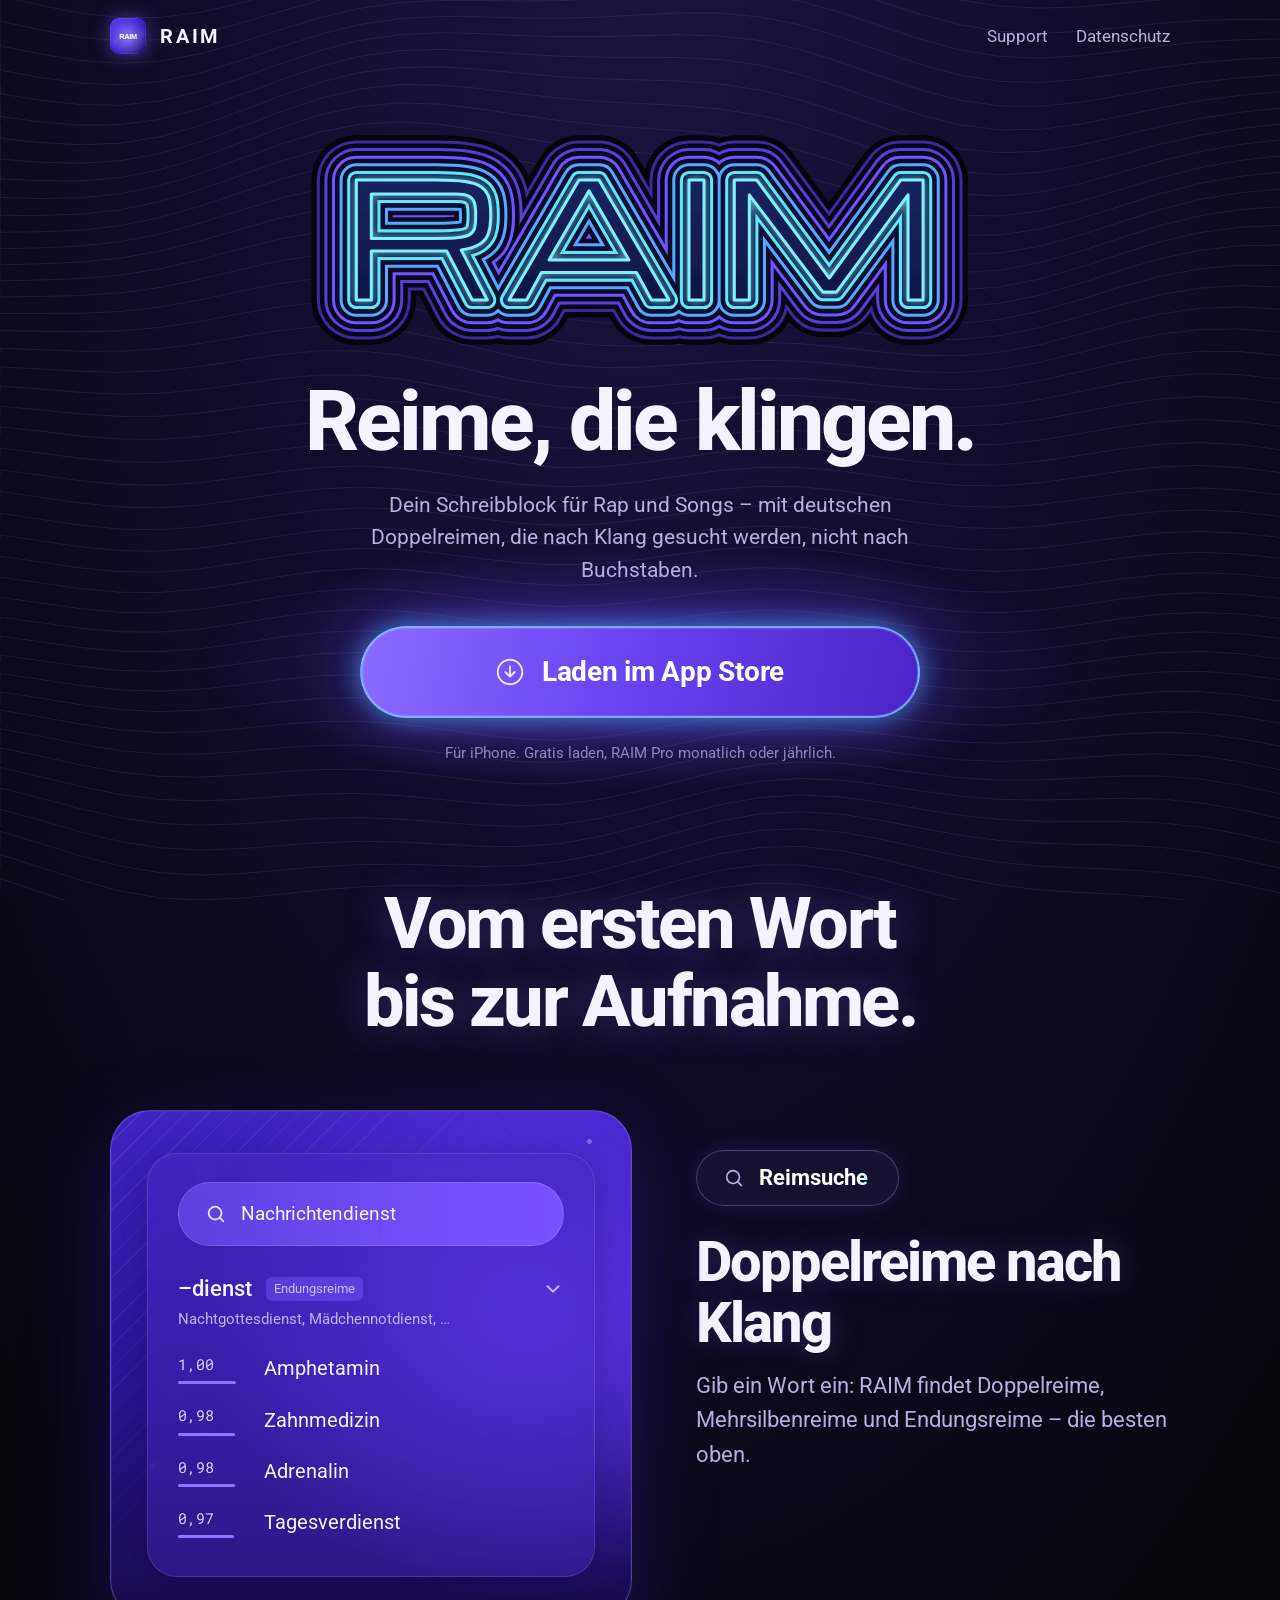
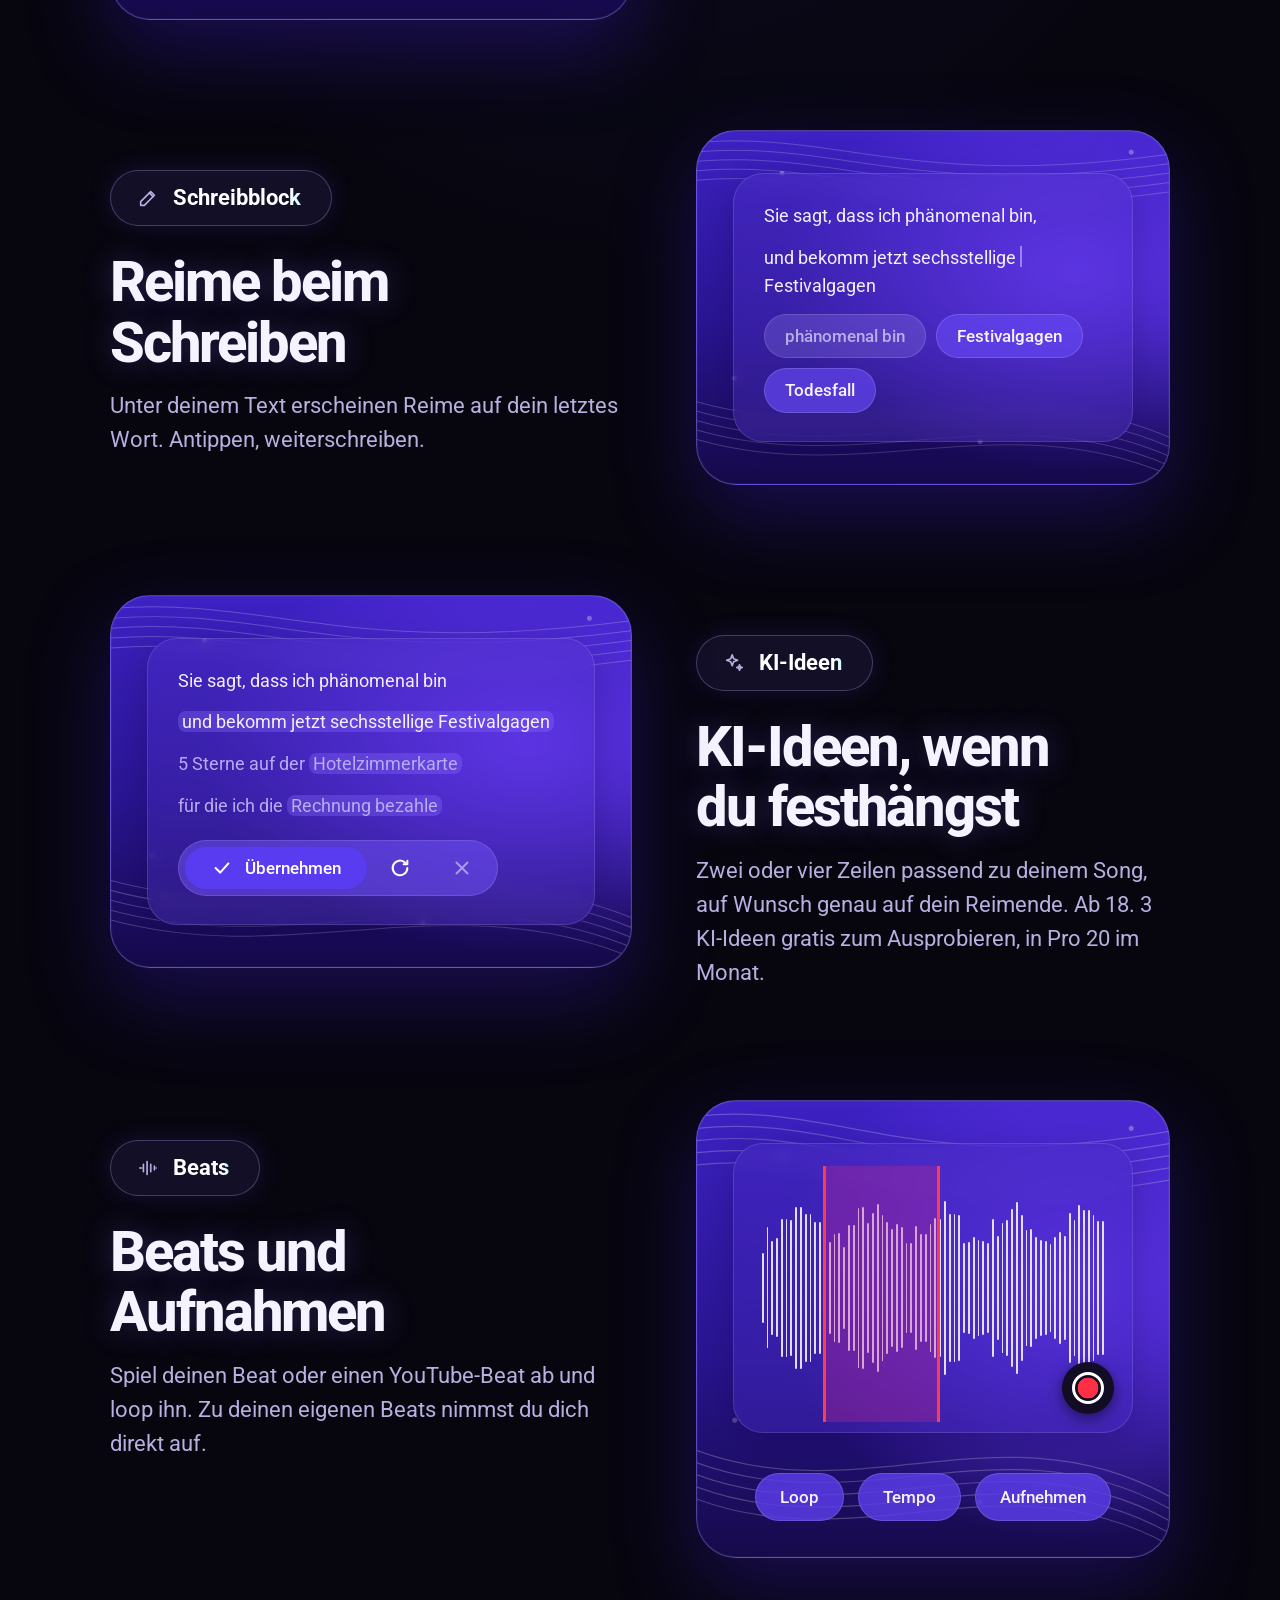
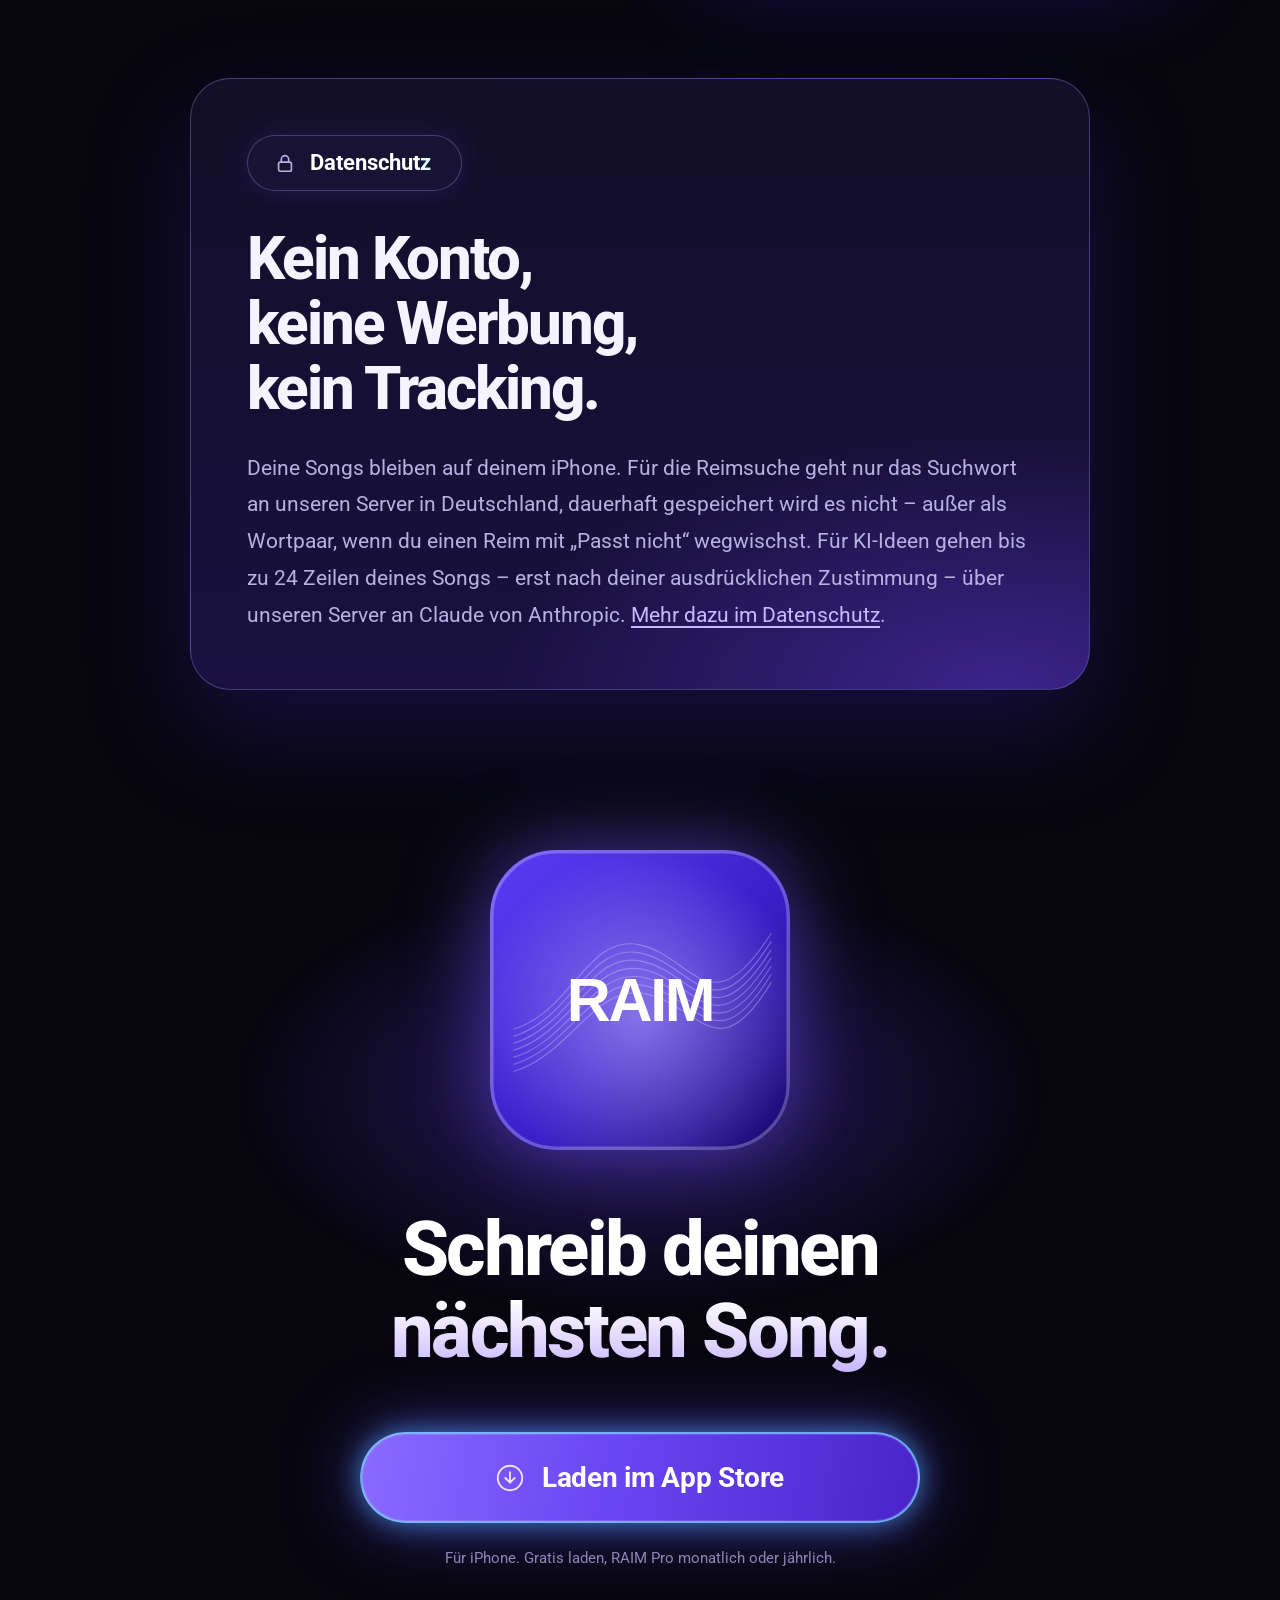
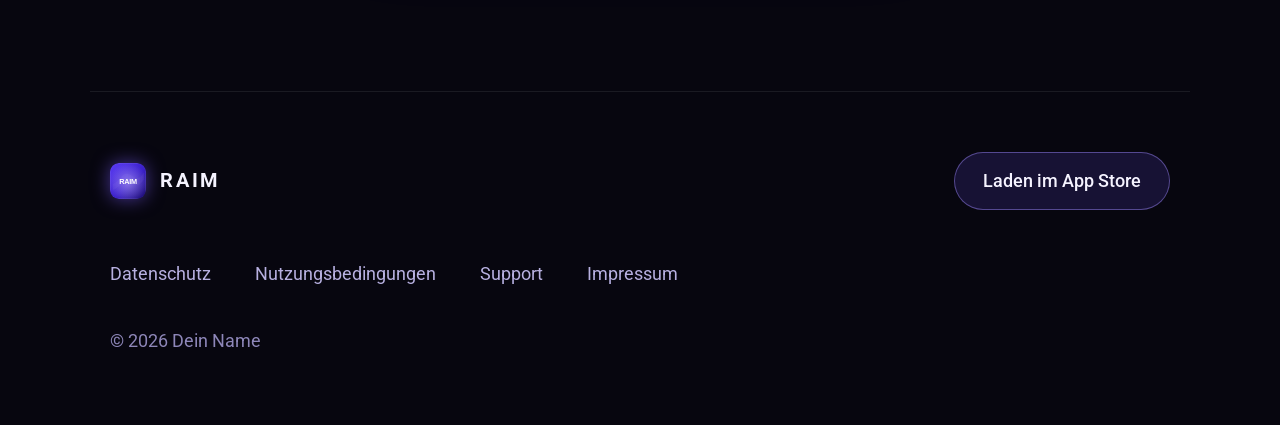
==== index.html @ fa134d39 "Add RAIM landing page recreation Static page with hero neon logo, feature mockups (Reimsuche, Schrei" ====
<!doctype html>
<html lang="de">
<head>
  <meta charset="utf-8">
  <meta name="viewport" content="width=device-width, initial-scale=1, viewport-fit=cover">
  <title>RAIM – Reime, die klingen.</title>
  <meta name="description" content="Dein Schreibblock für Rap und Songs – mit deutschen Doppelreimen, die nach Klang gesucht werden, nicht nach Buchstaben.">
  <meta name="theme-color" content="#07060f">
  <link rel="icon" href="assets/icon.svg" type="image/svg+xml">
  <link rel="preconnect" href="https://fonts.googleapis.com">
  <link rel="preconnect" href="https://fonts.gstatic.com" crossorigin>
  <link href="https://fonts.googleapis.com/css2?family=Michroma&family=Roboto:wght@400;500;700;800&family=Roboto+Mono:wght@500&display=swap" rel="stylesheet">
  <link rel="stylesheet" href="styles.css">
</head>
<body>
  <svg class="waves" id="waves" aria-hidden="true"></svg>

  <header class="site-header">
    <a class="brand" href="#top">
      <img src="assets/icon.svg" alt="" width="36" height="36">
      <span>RAIM</span>
    </a>
    <nav>
      <a href="#support">Support</a>
      <a href="#datenschutz">Datenschutz</a>
    </nav>
  </header>

  <main id="top">
    <!-- Hero -->
    <section class="hero">
      <svg class="logo" viewBox="0 0 1000 340" role="img" aria-label="RAIM">
        <defs>
          <filter id="neon" x="-20%" y="-40%" width="140%" height="180%">
            <feGaussianBlur stdDeviation="6" result="b"/>
            <feMerge><feMergeNode in="b"/><feMergeNode in="SourceGraphic"/></feMerge>
          </filter>
          <linearGradient id="letterFill" x1="0" y1="0" x2="0" y2="1">
            <stop offset="0" stop-color="#1b2a6b"/>
            <stop offset="1" stop-color="#0d1240"/>
          </linearGradient>
        </defs>
        <g id="logoLayers" font-family="Michroma, 'Arial Black', sans-serif" font-size="210" text-anchor="middle" stroke-linejoin="round"></g>
      </svg>

      <h1>Reime, die klingen.</h1>
      <p class="lead">Dein Schreibblock für Rap und Songs – mit deutschen Doppelreimen, die nach Klang gesucht werden, nicht nach Buchstaben.</p>

      <a class="cta" href="#">
        <span class="cta-icon" aria-hidden="true">
          <svg viewBox="0 0 24 24"><circle cx="12" cy="12" r="10.5"/><path d="M12 7v9m-4-4 4 4 4-4"/></svg>
        </span>
        Laden im App Store
      </a>
      <p class="fineprint">Für iPhone. Gratis laden, RAIM Pro monatlich oder jährlich.</p>
    </section>

    <!-- Features -->
    <section class="features">
      <h2 class="section-title">Vom ersten Wort<br>bis zur Aufnahme.</h2>

      <!-- Reimsuche -->
      <article class="feature">
        <div class="card card--hatch">
          <div class="panel">
            <div class="search">
              <svg viewBox="0 0 24 24" aria-hidden="true"><circle cx="11" cy="11" r="7"/><path d="m20 20-4-4"/></svg>
              <span>Nachrichtendienst</span>
            </div>
            <div class="group">
              <div class="group-head">
                <strong>–dienst</strong><em>Endungsreime</em>
                <svg class="chev" viewBox="0 0 24 24" aria-hidden="true"><path d="m6 9 6 6 6-6"/></svg>
              </div>
              <div class="group-sub">Nachtgottesdienst, Mädchennotdienst, …</div>
            </div>
            <ul class="results">
              <li><span class="score" style="--s:1">1,00</span>Amphetamin</li>
              <li><span class="score" style="--s:.98">0,98</span>Zahnmedizin</li>
              <li><span class="score" style="--s:.98">0,98</span>Adrenalin</li>
              <li><span class="score" style="--s:.97">0,97</span>Tagesverdienst</li>
            </ul>
          </div>
        </div>
        <span class="pill"><svg viewBox="0 0 24 24" aria-hidden="true"><circle cx="11" cy="11" r="7"/><path d="m20 20-4-4"/></svg><span class="shimmer">Reimsuche</span></span>
        <h3>Doppelreime nach Klang</h3>
        <p>Gib ein Wort ein: RAIM findet Doppelreime, Mehrsilbenreime und Endungsreime – die besten oben.</p>
      </article>

      <!-- Schreibblock -->
      <article class="feature">
        <div class="card card--waves">
          <div class="panel panel--editor">
            <p class="line">Sie sagt, dass ich phänomenal bin,</p>
            <p class="line">und bekomm jetzt sechsstellige <span class="caret"></span>Festivalgagen</p>
            <div class="chips">
              <span class="chip chip--muted">phänomenal bin</span>
              <span class="chip">Festivalgagen</span>
              <span class="chip">Todesfall</span>
            </div>
          </div>
        </div>
        <span class="pill"><svg viewBox="0 0 24 24" aria-hidden="true"><path d="M4 20h4L19 9l-4-4L4 16v4Z"/><path d="m13.5 6.5 4 4"/></svg><span class="shimmer">Schreibblock</span></span>
        <h3>Reime beim Schreiben</h3>
        <p>Unter deinem Text erscheinen Reime auf dein letztes Wort. Antippen, weiterschreiben.</p>
      </article>

      <!-- KI-Ideen -->
      <article class="feature">
        <div class="card card--waves">
          <div class="panel panel--editor">
            <p class="line">Sie sagt, dass ich phänomenal bin</p>
            <p class="line"><span class="hl">und bekomm jetzt sechsstellige Festivalgagen</span></p>
            <p class="line line--ai">5 Sterne auf der <span class="hl">Hotelzimmerkarte</span></p>
            <p class="line line--ai">für die ich die <span class="hl">Rechnung bezahle</span></p>
            <div class="ai-actions">
              <button type="button" class="accept"><svg viewBox="0 0 24 24" aria-hidden="true"><path d="m5 12 5 5 9-10"/></svg>Übernehmen</button>
              <button type="button" aria-label="Neu generieren"><svg viewBox="0 0 24 24"><path d="M20 12a8 8 0 1 1-2.3-5.7"/><path d="M20 4v4h-4"/></svg></button>
              <button type="button" aria-label="Verwerfen"><svg viewBox="0 0 24 24"><path d="M6 6l12 12M18 6 6 18"/></svg></button>
            </div>
          </div>
        </div>
        <span class="pill"><svg viewBox="0 0 24 24" aria-hidden="true"><path d="M10 3l1.6 4.4L16 9l-4.4 1.6L10 15l-1.6-4.4L4 9l4.4-1.6Z"/><path d="M18 14l.8 2.2L21 17l-2.2.8L18 20l-.8-2.2L15 17l2.2-.8Z"/></svg><span class="shimmer">KI-Ideen</span></span>
        <h3>KI-Ideen, wenn<br>du festhängst</h3>
        <p>Zwei oder vier Zeilen passend zu deinem Song, auf Wunsch genau auf dein Reimende. Ab 18. 3 KI-Ideen gratis zum Ausprobieren, in Pro 20 im Monat.</p>
      </article>

      <!-- Beats -->
      <article class="feature">
        <div class="card card--waves card--beats">
          <div class="panel panel--wave">
            <div class="wave" id="waveform">
              <div class="loop"></div>
            </div>
            <span class="rec" aria-hidden="true"></span>
          </div>
          <div class="beat-chips">
            <span>Loop</span><span>Tempo</span><span>Aufnehmen</span>
          </div>
        </div>
        <span class="pill"><svg viewBox="0 0 24 24" aria-hidden="true"><path d="M3 12h2M7 8v8M11 5v14M15 8v8M19 10v4M21 12h0"/></svg><span class="shimmer">Beats</span></span>
        <h3>Beats und Aufnahmen</h3>
        <p>Spiel deinen Beat oder einen YouTube-Beat ab und loop ihn. Zu deinen eigenen Beats nimmst du dich direkt auf.</p>
      </article>
    </section>

    <!-- Datenschutz -->
    <section class="privacy" id="datenschutz">
      <div class="privacy-card">
        <span class="pill"><svg viewBox="0 0 24 24" aria-hidden="true"><rect x="5" y="11" width="14" height="10" rx="2"/><path d="M8 11V8a4 4 0 0 1 8 0v3"/></svg><span class="shimmer">Datenschutz</span></span>
        <h2>Kein Konto,<br>keine Werbung,<br>kein Tracking.</h2>
        <p>Deine Songs bleiben auf deinem iPhone. Für die Reimsuche geht nur das Suchwort an unseren Server in Deutschland, dauerhaft gespeichert wird es nicht – außer als Wortpaar, wenn du einen Reim mit „Passt nicht“ wegwischst. Für KI-Ideen gehen bis zu 24 Zeilen deines Songs – erst nach deiner ausdrücklichen Zustimmung – über unseren Server an Claude von Anthropic. <a href="#datenschutz">Mehr dazu im Datenschutz</a>.</p>
      </div>
    </section>

    <!-- Final CTA -->
    <section class="final">
      <img class="app-icon" src="assets/icon.svg" alt="RAIM App-Icon" width="300" height="300">
      <h2>Schreib deinen<br>nächsten Song.</h2>
      <a class="cta" href="#">
        <span class="cta-icon" aria-hidden="true">
          <svg viewBox="0 0 24 24"><circle cx="12" cy="12" r="10.5"/><path d="M12 7v9m-4-4 4 4 4-4"/></svg>
        </span>
        Laden im App Store
      </a>
      <p class="fineprint">Für iPhone. Gratis laden, RAIM Pro monatlich oder jährlich.</p>
    </section>
  </main>

  <footer class="site-footer" id="support">
    <div class="footer-top">
      <a class="brand" href="#top">
        <img src="assets/icon.svg" alt="" width="36" height="36">
        <span>RAIM</span>
      </a>
      <a class="cta-small" href="#">Laden im App Store</a>
    </div>
    <nav class="footer-links">
      <a href="#datenschutz">Datenschutz</a>
      <a href="#">Nutzungsbedingungen</a>
      <a href="#support">Support</a>
      <a href="#">Impressum</a>
    </nav>
    <p class="copy">© 2026 Dein Name</p>
  </footer>

  <script src="script.js"></script>
</body>
</html>
---- styles.css ----
:root {
  --bg: #07060f;
  --bg-2: #0d0b1d;
  --text: #f5f3ff;
  --muted: #b7b0e0;
  --dim: #8d86b8;
  --violet: #7b5cff;
  --violet-2: #5a36e8;
  --violet-3: #3a1fb0;
  --cyan: #5ee7ff;
  --line: rgba(160, 140, 255, .28);
  --radius-card: 40px;
  --gutter: 20px;
}

* { box-sizing: border-box; }

html { scroll-behavior: smooth; overflow-x: clip; }

body {
  margin: 0;
  background:
    radial-gradient(120% 60% at 50% 0%, #1a1240 0%, transparent 60%),
    var(--bg);
  color: var(--text);
  font-family: Roboto, system-ui, -apple-system, "Segoe UI", sans-serif;
  font-size: 17px;
  line-height: 1.55;
  -webkit-font-smoothing: antialiased;
  overflow-x: hidden;
  overflow-x: clip;
}

a { color: inherit; }

/* ---------- animated line background ---------- */
.waves {
  position: fixed;
  inset: 0;
  width: 100%;
  height: 100%;
  z-index: -1;
  pointer-events: none;
  opacity: .55;
}
.waves path {
  fill: none;
  stroke: rgba(170, 150, 255, .22);
  stroke-width: 1;
}

/* ---------- header ---------- */
.site-header {
  display: flex;
  align-items: center;
  justify-content: space-between;
  max-width: 1100px;
  margin: 0 auto;
  padding: 18px var(--gutter);
}
.brand {
  display: inline-flex;
  align-items: center;
  gap: 14px;
  text-decoration: none;
  font-weight: 700;
  letter-spacing: .14em;
  font-size: 20px;
}
.brand img {
  border-radius: 9px;
  box-shadow: 0 0 18px rgba(123, 92, 255, .55);
}
.site-header nav { display: flex; gap: 28px; }
.site-header nav a {
  color: var(--muted);
  text-decoration: none;
  font-size: 17px;
}
.site-header nav a:hover { color: var(--text); }

main { max-width: 1100px; margin: 0 auto; padding: 0 var(--gutter); }

/* ---------- hero ---------- */
.hero {
  text-align: center;
  padding: 40px 0 120px;
  position: relative;
}
.hero::after {
  content: "";
  position: absolute;
  left: 50%;
  bottom: 40px;
  width: 100vw;
  height: 360px;
  transform: translateX(-50%);
  background: radial-gradient(50% 50% at 50% 50%, rgba(92, 54, 232, .35), transparent 70%);
  z-index: -1;
}
.logo {
  width: min(100%, 760px);
  height: auto;
  display: block;
  margin: 0 auto 8px;
  overflow: visible;
}
.hero h1 {
  font-size: clamp(44px, 10vw, 84px);
  line-height: 1.05;
  letter-spacing: -.035em;
  font-weight: 800;
  margin: 0 0 22px;
}
.lead {
  color: var(--muted);
  font-size: clamp(17px, 2.4vw, 21px);
  max-width: 640px;
  margin: 0 auto 40px;
}
.fineprint {
  color: var(--dim);
  font-size: 15px;
  margin: 24px auto 0;
  max-width: 420px;
}

/* ---------- CTA button ---------- */
.cta {
  display: inline-flex;
  align-items: center;
  justify-content: center;
  gap: 18px;
  width: min(100%, 560px);
  padding: 22px 32px;
  border-radius: 999px;
  text-decoration: none;
  color: #fff;
  font-weight: 700;
  font-size: clamp(22px, 4.6vw, 28px);
  letter-spacing: -.01em;
  background: linear-gradient(100deg, #8a6bff 0%, #6a45f2 45%, #4a24c9 100%);
  border: 2px solid rgba(120, 210, 255, .75);
  box-shadow:
    0 0 0 1px rgba(255, 255, 255, .12) inset,
    0 0 26px rgba(70, 170, 255, .65),
    0 0 70px rgba(110, 80, 255, .55);
  transition: transform .2s ease, box-shadow .2s ease;
}
.cta:hover {
  transform: translateY(-2px);
  box-shadow:
    0 0 0 1px rgba(255, 255, 255, .18) inset,
    0 0 34px rgba(70, 190, 255, .8),
    0 0 90px rgba(110, 80, 255, .7);
}
.cta-icon svg {
  width: 28px; height: 28px;
  fill: none;
  stroke: rgba(255, 255, 255, .85);
  stroke-width: 1.6;
  stroke-linecap: round;
  stroke-linejoin: round;
  display: block;
}

/* ---------- features ---------- */
.section-title {
  text-align: center;
  font-size: clamp(40px, 8vw, 72px);
  line-height: 1.08;
  letter-spacing: -.035em;
  font-weight: 800;
  margin: 0 0 60px;
  text-shadow: 0 0 40px rgba(140, 110, 255, .35);
}
.features {
  display: grid;
  gap: 110px;
  padding-bottom: 120px;
}
.features .section-title { margin-bottom: -40px; }

.feature h3 {
  font-size: clamp(36px, 7vw, 56px);
  line-height: 1.08;
  letter-spacing: -.035em;
  font-weight: 800;
  margin: 26px 0 16px;
  text-shadow: 0 0 30px rgba(140, 110, 255, .3);
}
.feature > p {
  color: var(--muted);
  font-size: clamp(18px, 2.8vw, 22px);
  margin: 0;
  max-width: 720px;
}

@media (min-width: 900px) {
  .feature {
    display: grid;
    grid-template-columns: 1.1fr 1fr;
    grid-template-rows: auto auto 1fr;
    column-gap: 64px;
    align-items: start;
  }
  .feature > .card { grid-row: 1 / span 4; }
  .feature > .pill { margin-top: 40px; justify-self: start; }
  .feature:nth-child(odd) > .card { grid-column: 2; }
  .feature:nth-child(odd) > :not(.card) { grid-column: 1; grid-row: auto; }
}

/* pill label */
.pill {
  display: inline-flex;
  align-items: center;
  gap: 14px;
  margin-top: 40px;
  padding: 10px 30px 10px 26px;
  border-radius: 999px;
  border: 1.5px solid rgba(170, 160, 230, .32);
  background: rgba(30, 24, 60, .55);
  box-shadow: 0 0 24px rgba(110, 80, 255, .15);
  font-weight: 700;
  font-size: 22px;
}
.pill svg {
  width: 22px; height: 22px;
  fill: none;
  stroke: var(--muted);
  stroke-width: 1.8;
  stroke-linecap: round;
  stroke-linejoin: round;
}
.shimmer {
  background: linear-gradient(90deg,
    #fff 0%, #fff 30%,
    var(--cyan) 40%, #a98bff 50%,
    #fff 60%, #fff 100%);
  background-size: 300% 100%;
  -webkit-background-clip: text;
  background-clip: text;
  color: transparent;
  animation: shimmer 4.5s linear infinite;
}
@keyframes shimmer {
  from { background-position: 100% 0; }
  to   { background-position: 0% 0; }
}

/* mockup card */
.card {
  position: relative;
  border-radius: var(--radius-card);
  border: 1.5px solid rgba(140, 130, 230, .45);
  background:
    radial-gradient(90% 80% at 80% 40%, rgba(108, 60, 255, .85), transparent 70%),
    linear-gradient(180deg, #3e22c4 0%, #2a1592 55%, #160a4a 100%);
  padding: 42px 36px;
  overflow: hidden;
  box-shadow:
    0 0 0 1px rgba(255, 255, 255, .04) inset,
    0 30px 80px rgba(60, 30, 200, .35);
}
.card--hatch::before {
  content: "";
  position: absolute;
  inset: 0;
  background: repeating-linear-gradient(-45deg,
    rgba(255, 255, 255, .09) 0 1px, transparent 1px 16px);
  -webkit-mask: linear-gradient(135deg, #000 0%, transparent 55%);
          mask: linear-gradient(135deg, #000 0%, transparent 55%);
  pointer-events: none;
}
.card--waves::before {
  content: "";
  position: absolute;
  inset: 0;
  background: url("data:image/svg+xml,%3Csvg xmlns='http://www.w3.org/2000/svg' viewBox='0 0 400 300' preserveAspectRatio='none'%3E%3Cg fill='none' stroke='white' stroke-opacity='.22' stroke-width='.8'%3E%3Cpath d='M0 10 C120 0 180 50 400 20'/%3E%3Cpath d='M0 18 C120 8 180 58 400 28'/%3E%3Cpath d='M0 26 C120 16 180 66 400 36'/%3E%3Cpath d='M0 34 C120 24 180 74 400 44'/%3E%3Cpath d='M0 42 C120 32 180 82 400 52'/%3E%3Cpath d='M0 230 C140 270 260 200 400 260'/%3E%3Cpath d='M0 238 C140 278 260 208 400 268'/%3E%3Cpath d='M0 246 C140 286 260 216 400 276'/%3E%3Cpath d='M0 254 C140 294 260 224 400 284'/%3E%3Cpath d='M0 262 C140 302 260 232 400 292'/%3E%3C/g%3E%3C/svg%3E") center / 100% 100% no-repeat;
  pointer-events: none;
}
.card::after {
  /* sparkle dots */
  content: "";
  position: absolute;
  inset: 0;
  background:
    radial-gradient(circle at 18% 12%, rgba(255,255,255,.35) 0 2px, transparent 3px),
    radial-gradient(circle at 92% 6%, rgba(255,255,255,.3) 0 2px, transparent 3px),
    radial-gradient(circle at 60% 88%, rgba(255,255,255,.25) 0 2px, transparent 3px),
    radial-gradient(circle at 8% 70%, rgba(255,255,255,.25) 0 2px, transparent 3px);
  pointer-events: none;
}

.panel {
  position: relative;
  z-index: 1;
  border-radius: 30px;
  border: 1px solid rgba(255, 255, 255, .12);
  background: rgba(70, 40, 190, .45);
  backdrop-filter: blur(6px);
  padding: 28px 30px;
  box-shadow: 0 10px 40px rgba(20, 0, 80, .35);
}

/* reimsuche */
.search {
  display: flex;
  align-items: center;
  gap: 14px;
  padding: 16px 26px;
  border-radius: 999px;
  background: linear-gradient(90deg, rgba(120, 90, 255, .55), #7a52ff);
  border: 1px solid rgba(255, 255, 255, .14);
  font-size: 19px;
  margin-bottom: 26px;
}
.search svg, .chev {
  width: 22px; height: 22px;
  fill: none; stroke: #e6e0ff; stroke-width: 2; stroke-linecap: round;
  flex: none;
}
.group-head { display: flex; align-items: center; gap: 14px; }
.group-head strong { font-size: 22px; font-weight: 500; }
.group-head em {
  font-style: normal;
  font-size: 13px;
  color: #c9bdff;
  background: rgba(120, 90, 255, .45);
  padding: 2px 8px;
  border-radius: 6px;
}
.group-head .chev { margin-left: auto; stroke: #c9bdff; }
.group-sub { color: #bdb2f0; font-size: 15px; margin: 2px 0 12px; }
.results { list-style: none; padding: 0; margin: 0; }
.results li {
  display: flex;
  align-items: center;
  gap: 28px;
  font-size: 20px;
  padding: 10px 0;
}
.score {
  font-family: "Roboto Mono", ui-monospace, monospace;
  font-size: 15px;
  color: #d8d0ff;
  position: relative;
  width: 58px;
  padding-bottom: 8px;
  flex: none;
}
.score::after {
  content: "";
  position: absolute;
  left: 0; bottom: 0;
  height: 3px;
  width: calc(var(--s) * 100%);
  border-radius: 2px;
  background: #8f74ff;
}

/* editor */
.panel--editor { background: rgba(80, 50, 200, .35); }
.line { margin: 0 0 14px; font-size: 18px; color: #f2efff; }
.line--ai { color: #b8acf0; }
.hl {
  background: rgba(140, 110, 255, .32);
  border-radius: 8px;
  padding: 0 4px;
}
.caret {
  display: inline-block;
  width: 2px;
  height: 1.15em;
  background: #9b85ff;
  vertical-align: -3px;
  margin-right: 4px;
  animation: blink 1s steps(1) infinite;
}
@keyframes blink { 50% { opacity: 0; } }
.chips { display: flex; flex-wrap: wrap; gap: 10px; margin-top: 8px; }
.chip {
  padding: 8px 20px;
  border-radius: 999px;
  background: rgba(100, 70, 240, .7);
  border: 1px solid rgba(255, 255, 255, .15);
  font-size: 17px;
  font-weight: 500;
}
.chip--muted { background: rgba(130, 110, 220, .35); color: #b9aee6; }

.ai-actions {
  display: inline-flex;
  align-items: center;
  margin-top: 6px;
  padding: 6px;
  gap: 4px;
  border-radius: 999px;
  background: rgba(110, 80, 240, .55);
  border: 1px solid rgba(255, 255, 255, .12);
}
.ai-actions button {
  display: inline-flex;
  align-items: center;
  gap: 12px;
  border: 0;
  background: transparent;
  color: #fff;
  font: 500 17px Roboto, sans-serif;
  padding: 10px 18px;
  border-radius: 999px;
  cursor: pointer;
}
.ai-actions .accept { background: #5a3cf0; padding: 10px 26px; }
.ai-actions svg {
  width: 22px; height: 22px;
  fill: none; stroke: currentColor; stroke-width: 2.2;
  stroke-linecap: round; stroke-linejoin: round;
}
.ai-actions button:last-child { color: #a99be8; }

/* beats */
.card--beats { padding-bottom: 36px; }
.panel--wave { padding: 34px 28px; }
.wave {
  position: relative;
  height: 220px;
  display: flex;
  align-items: center;
  gap: 3px;
}
.wave i {
  flex: 1;
  background: rgba(255, 255, 255, .85);
  border-radius: 1px;
  min-width: 1px;
}
.loop {
  position: absolute;
  top: -12px; bottom: -24px;
  left: 18%;
  width: 34%;
  background: rgba(200, 40, 140, .32);
  border-left: 3px solid #ff3b4e;
  border-right: 3px solid #ff3b4e;
}
.rec {
  position: absolute;
  right: 18px; bottom: 18px;
  width: 52px; height: 52px;
  border-radius: 50%;
  background: #120d24;
  box-shadow: 0 4px 14px rgba(0, 0, 0, .5);
}
.rec::after {
  content: "";
  position: absolute;
  inset: 10px;
  border-radius: 50%;
  border: 3px solid #fff;
  background: radial-gradient(circle, #ff3045 55%, transparent 58%);
}
.beat-chips {
  position: relative;
  z-index: 1;
  display: flex;
  justify-content: center;
  gap: 14px;
  margin-top: 40px;
}
.beat-chips span {
  padding: 10px 24px;
  border-radius: 999px;
  background: rgba(90, 60, 230, .85);
  border: 1px solid rgba(255, 255, 255, .14);
  font-weight: 500;
  font-size: 17px;
}

/* ---------- privacy ---------- */
.privacy { padding-bottom: 120px; }
.privacy-card {
  max-width: 900px;
  margin: 0 auto;
  border-radius: var(--radius-card);
  border: 1.5px solid rgba(140, 130, 230, .4);
  background:
    radial-gradient(80% 60% at 90% 100%, rgba(100, 60, 230, .45), transparent 70%),
    linear-gradient(180deg, rgba(20, 16, 42, .9), rgba(28, 18, 70, .9));
  padding: 56px clamp(26px, 6vw, 56px);
  box-shadow: 0 40px 100px rgba(70, 40, 200, .25);
}
.privacy-card .pill { margin-top: 0; }
.privacy-card h2 {
  font-size: clamp(38px, 7vw, 60px);
  line-height: 1.08;
  letter-spacing: -.035em;
  font-weight: 800;
  margin: 36px 0 28px;
}
.privacy-card p {
  color: var(--muted);
  font-size: clamp(18px, 2.6vw, 21px);
  line-height: 1.75;
  margin: 0;
}
.privacy-card a { color: #c9b8ff; text-underline-offset: 4px; }

/* ---------- final CTA ---------- */
.final {
  text-align: center;
  padding: 40px 0 120px;
  position: relative;
}
.final::before {
  content: "";
  position: absolute;
  left: 50%; top: 0;
  width: 100vw; height: 80%;
  transform: translateX(-50%);
  background: radial-gradient(45% 45% at 50% 40%, rgba(100, 60, 255, .35), transparent 70%);
  z-index: -1;
}
.app-icon {
  width: min(60vw, 300px);
  height: auto;
  filter: drop-shadow(0 0 40px rgba(110, 80, 255, .6));
}
.final h2 {
  font-size: clamp(44px, 9vw, 76px);
  line-height: 1.08;
  letter-spacing: -.035em;
  font-weight: 800;
  margin: 50px 0 60px;
  background: linear-gradient(180deg, #fff 55%, #c9b8ff);
  -webkit-background-clip: text;
  background-clip: text;
  color: transparent;
}

/* ---------- footer ---------- */
.site-footer {
  max-width: 1100px;
  margin: 0 auto;
  padding: 60px var(--gutter) 70px;
  border-top: 1px solid rgba(255, 255, 255, .08);
  background: var(--bg);
}
.footer-top {
  display: flex;
  align-items: center;
  justify-content: space-between;
  gap: 16px;
  flex-wrap: wrap;
}
.cta-small {
  text-decoration: none;
  padding: 14px 28px;
  border-radius: 999px;
  border: 1.5px solid rgba(160, 140, 255, .45);
  background: rgba(40, 30, 90, .5);
  font-weight: 500;
  font-size: 18px;
}
.cta-small:hover { background: rgba(70, 50, 160, .6); }
.footer-links {
  display: flex;
  flex-wrap: wrap;
  gap: 24px 44px;
  margin: 50px 0 40px;
}
.footer-links a {
  color: var(--muted);
  text-decoration: none;
  font-size: 18px;
}
.footer-links a:hover { color: var(--text); }
.copy { color: var(--dim); font-size: 18px; margin: 0; }

@media (max-width: 480px) {
  :root { --gutter: 16px; --radius-card: 32px; }
  .card { padding: 30px 20px; }
  .panel { padding: 22px 18px; }
  .results li { font-size: 18px; gap: 20px; }
  .wave { height: 170px; gap: 2px; }
  .beat-chips span { padding: 8px 18px; font-size: 15px; }
}

@media (prefers-reduced-motion: reduce) {
  .shimmer, .caret { animation: none; }
  html { scroll-behavior: auto; }
}
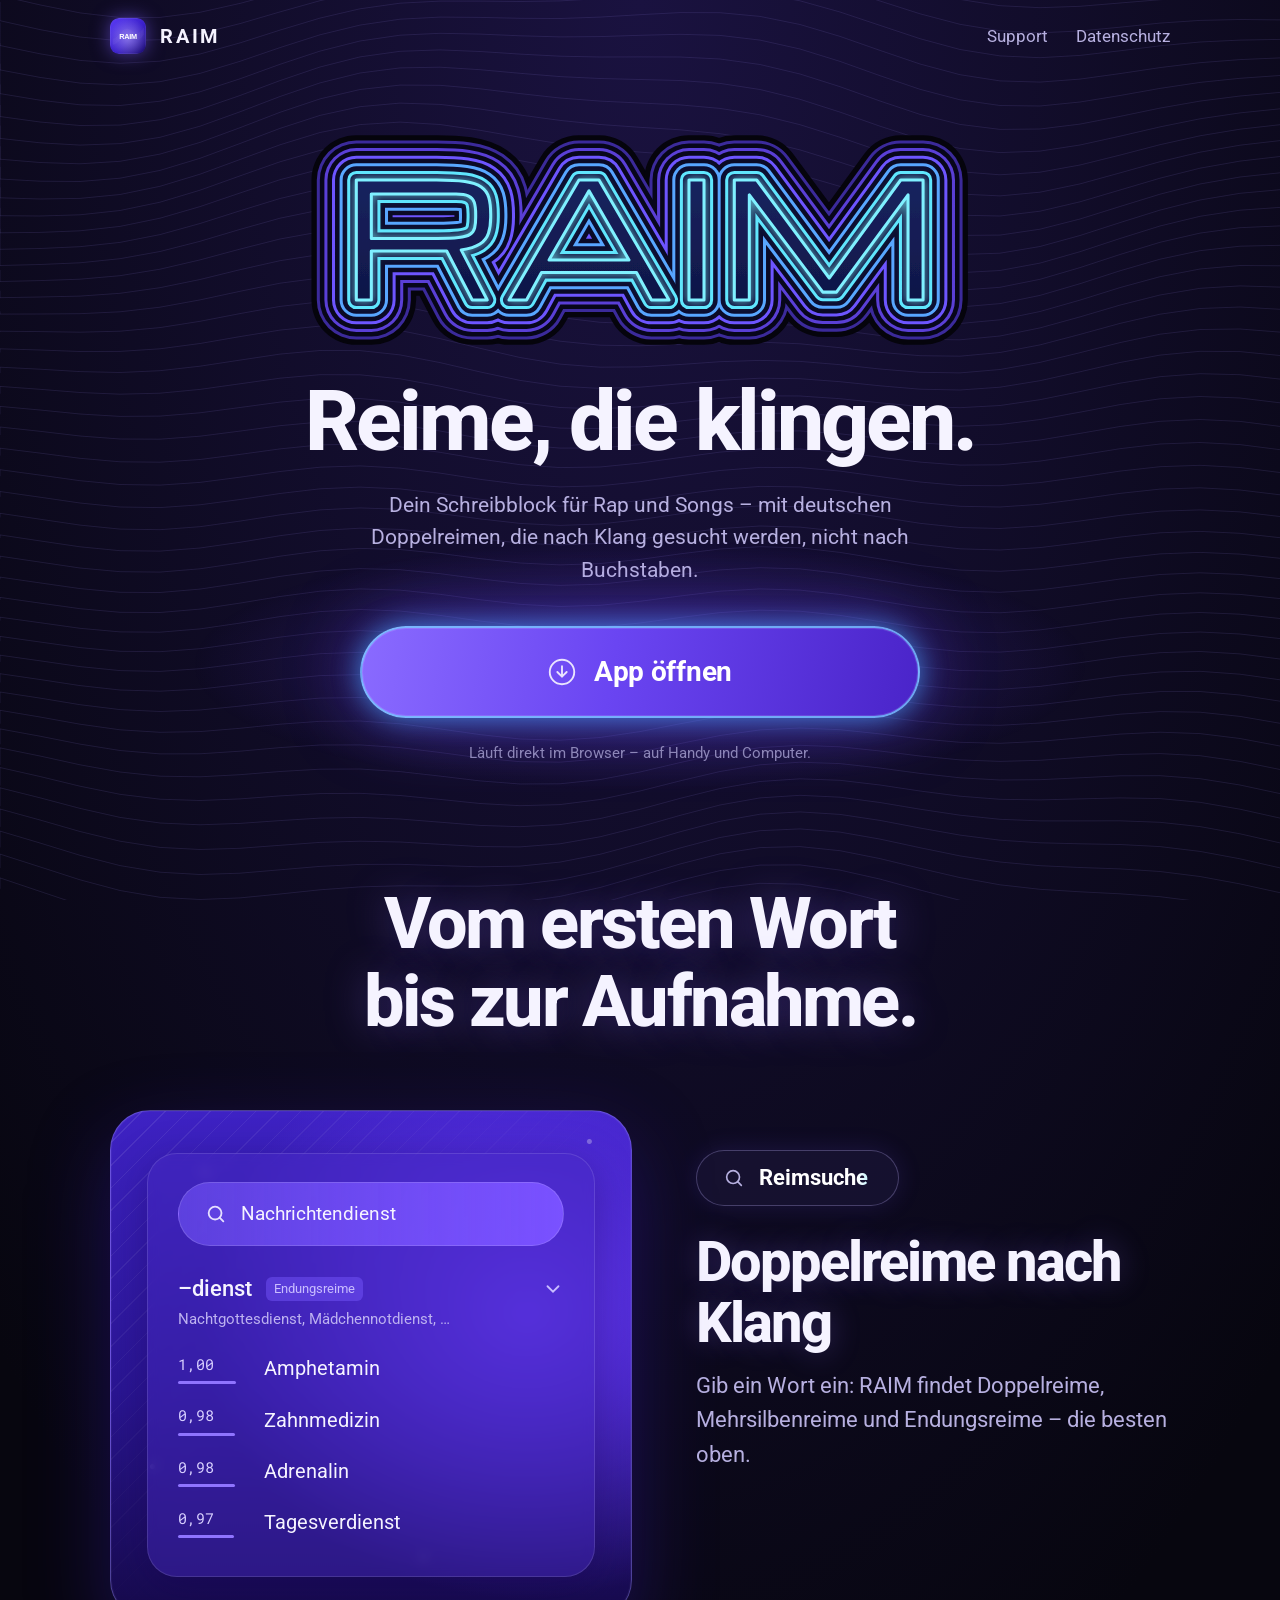
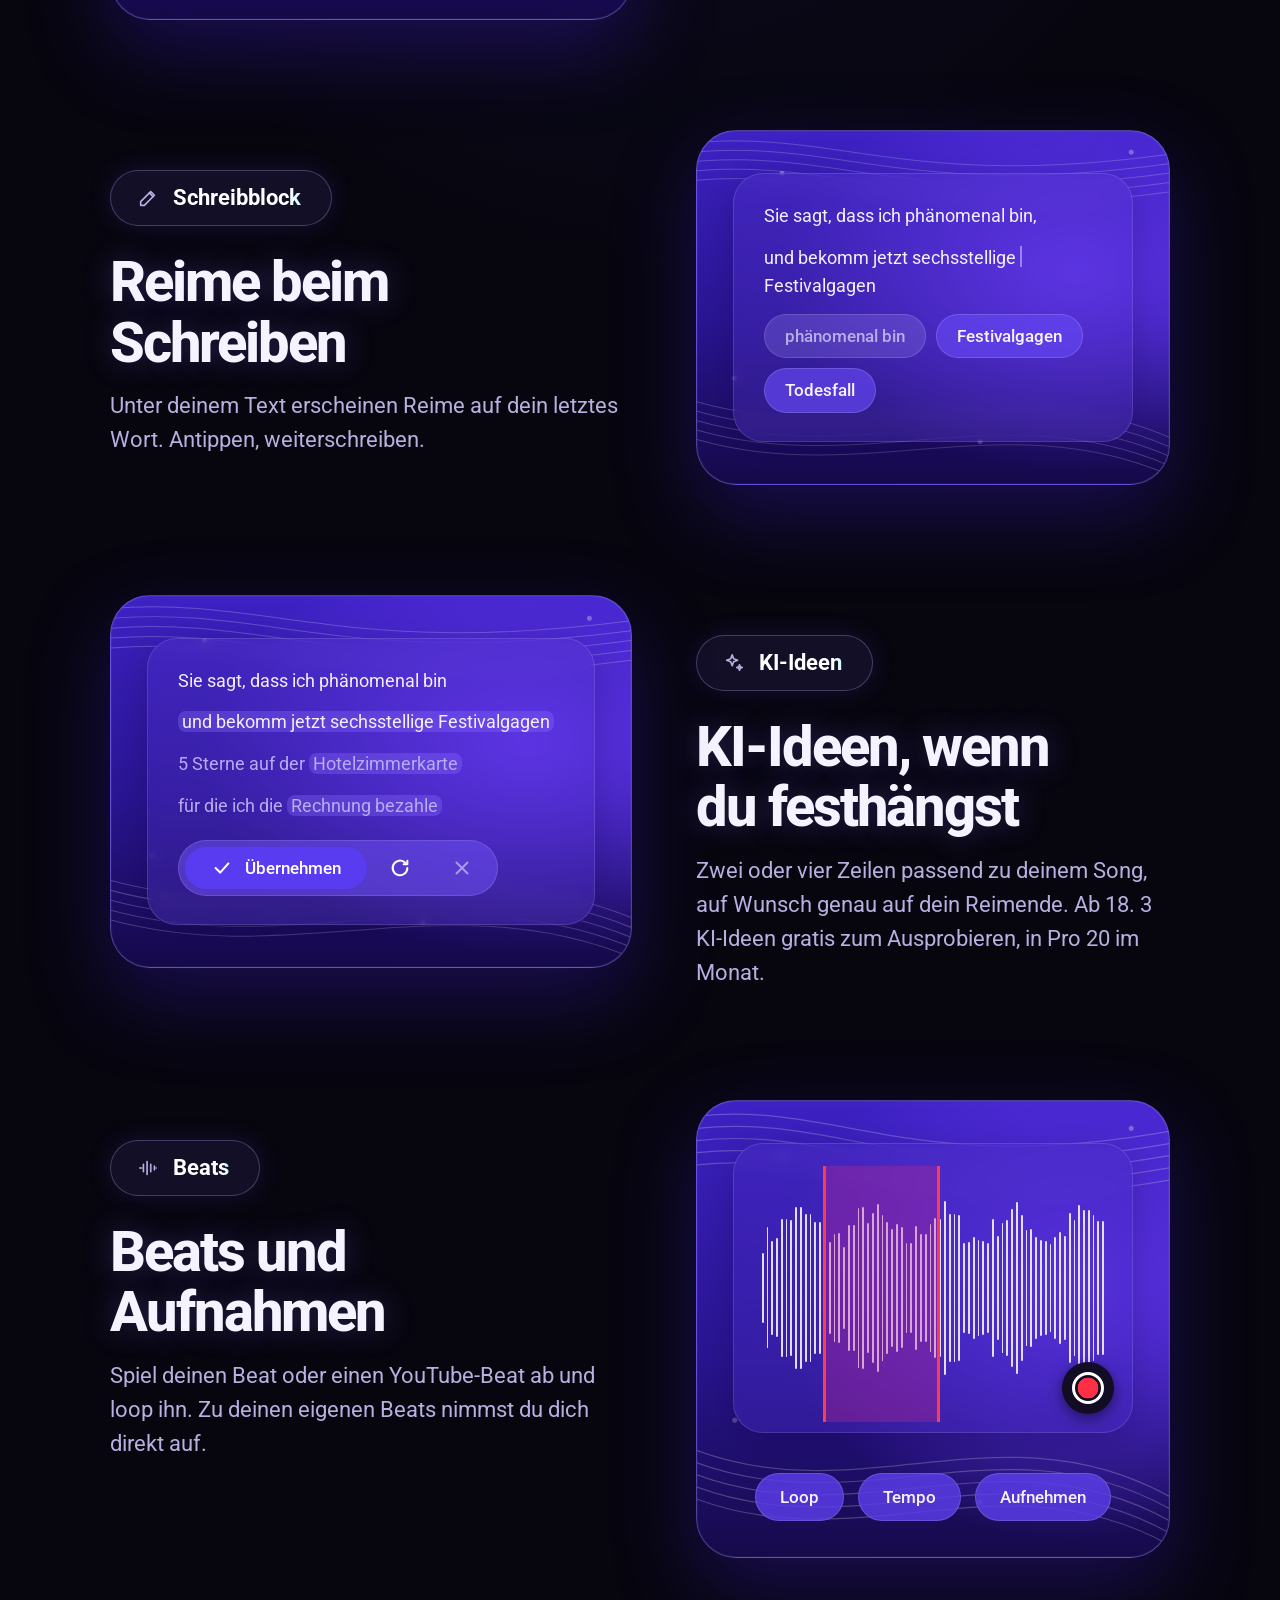
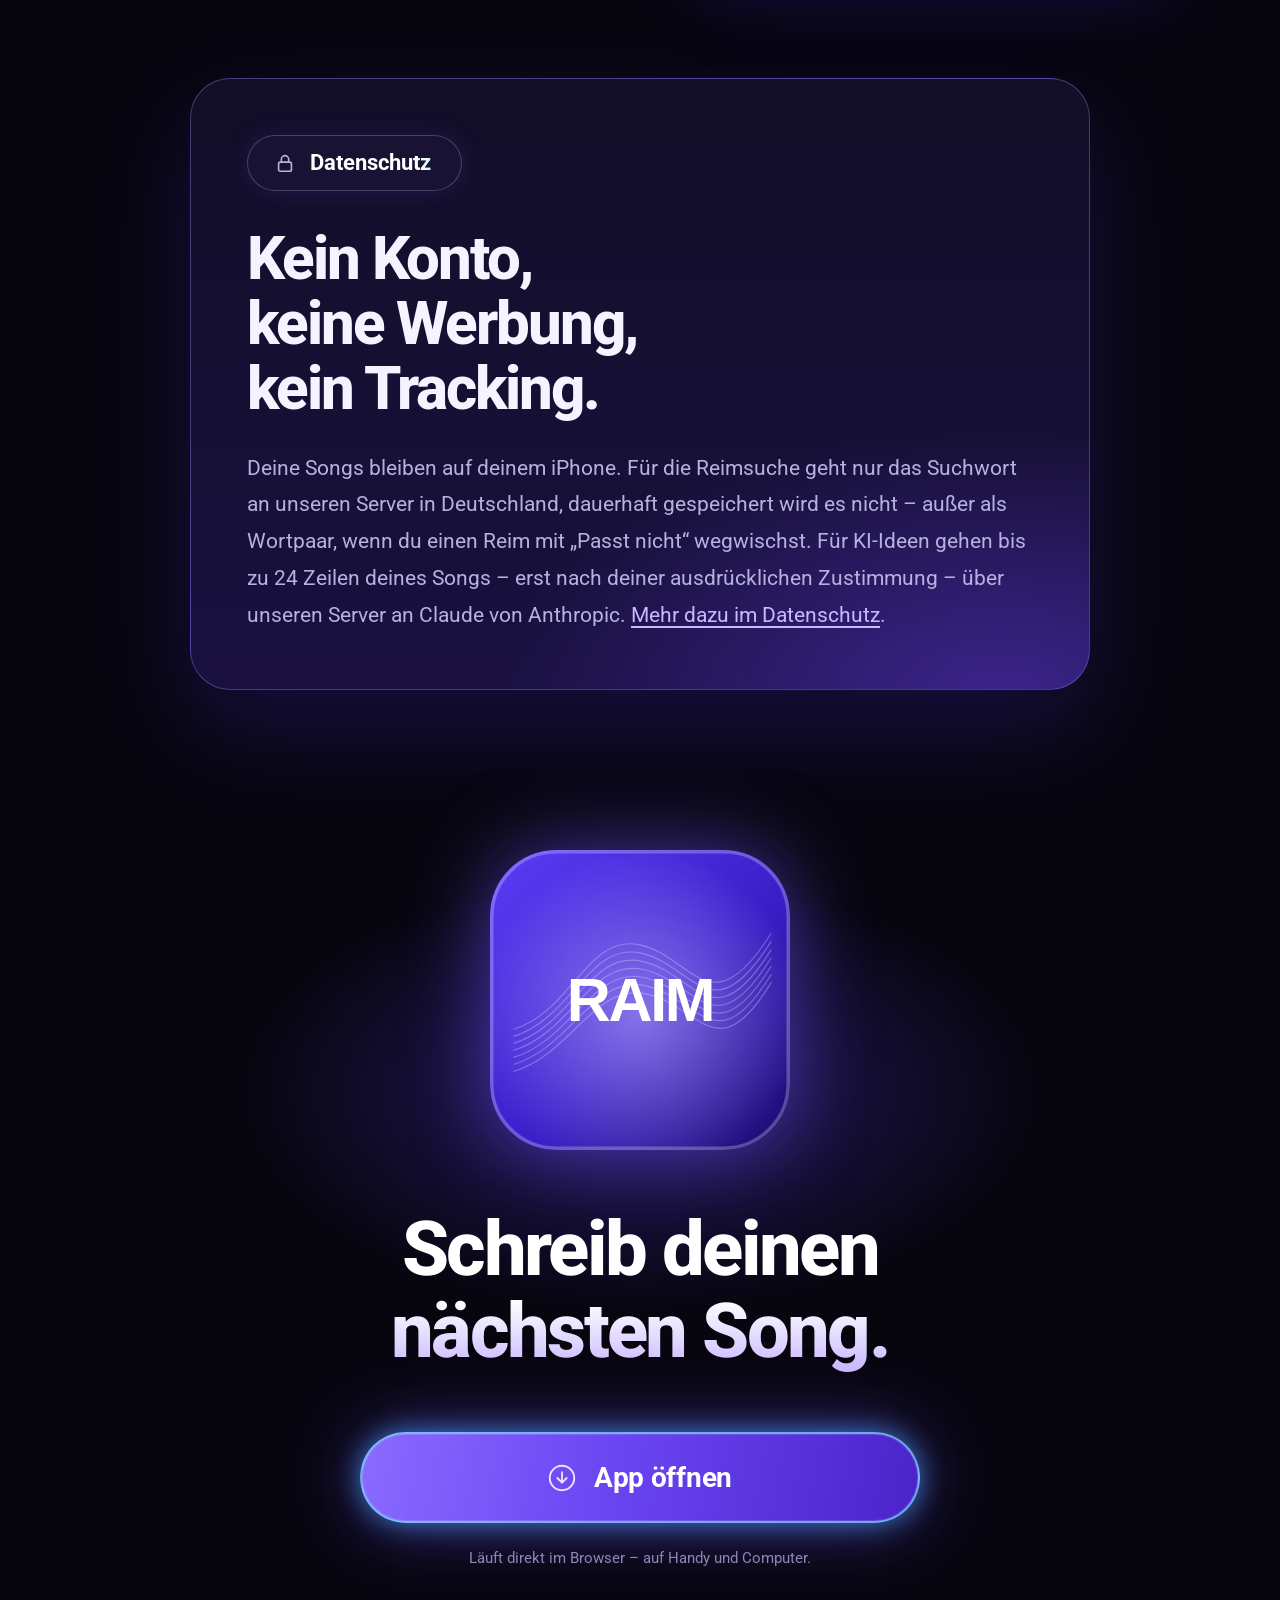
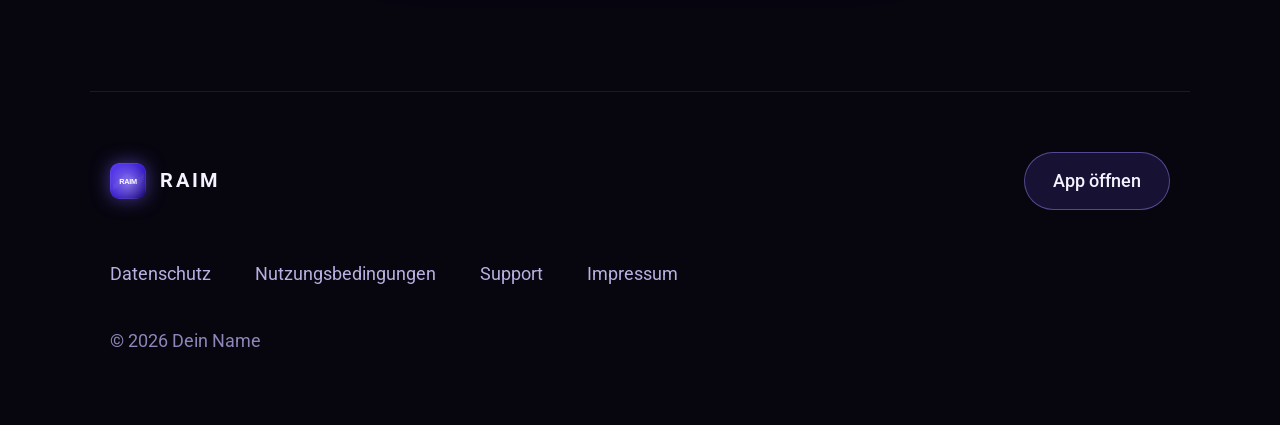
==== commit aa04865f: "Make RAIM functional: rhyme search, writing pad, AI ideas, beats - js/rhyme.js: sound-based German r" ====
--- a/index.html
+++ b/index.html
@@ -46,13 +46,13 @@
       <h1>Reime, die klingen.</h1>
       <p class="lead">Dein Schreibblock für Rap und Songs – mit deutschen Doppelreimen, die nach Klang gesucht werden, nicht nach Buchstaben.</p>
 
-      <a class="cta" href="#">
+      <a class="cta" href="app.html">
         <span class="cta-icon" aria-hidden="true">
           <svg viewBox="0 0 24 24"><circle cx="12" cy="12" r="10.5"/><path d="M12 7v9m-4-4 4 4 4-4"/></svg>
         </span>
-        Laden im App Store
+        App öffnen
       </a>
-      <p class="fineprint">Für iPhone. Gratis laden, RAIM Pro monatlich oder jährlich.</p>
+      <p class="fineprint">Läuft direkt im Browser – auf Handy und Computer.</p>
     </section>
 
     <!-- Features -->
@@ -157,13 +157,13 @@
     <section class="final">
       <img class="app-icon" src="assets/icon.svg" alt="RAIM App-Icon" width="300" height="300">
       <h2>Schreib deinen<br>nächsten Song.</h2>
-      <a class="cta" href="#">
+      <a class="cta" href="app.html">
         <span class="cta-icon" aria-hidden="true">
           <svg viewBox="0 0 24 24"><circle cx="12" cy="12" r="10.5"/><path d="M12 7v9m-4-4 4 4 4-4"/></svg>
         </span>
-        Laden im App Store
+        App öffnen
       </a>
-      <p class="fineprint">Für iPhone. Gratis laden, RAIM Pro monatlich oder jährlich.</p>
+      <p class="fineprint">Läuft direkt im Browser – auf Handy und Computer.</p>
     </section>
   </main>
 
@@ -173,7 +173,7 @@
         <img src="assets/icon.svg" alt="" width="36" height="36">
         <span>RAIM</span>
       </a>
-      <a class="cta-small" href="#">Laden im App Store</a>
+      <a class="cta-small" href="app.html">App öffnen</a>
     </div>
     <nav class="footer-links">
       <a href="#datenschutz">Datenschutz</a>
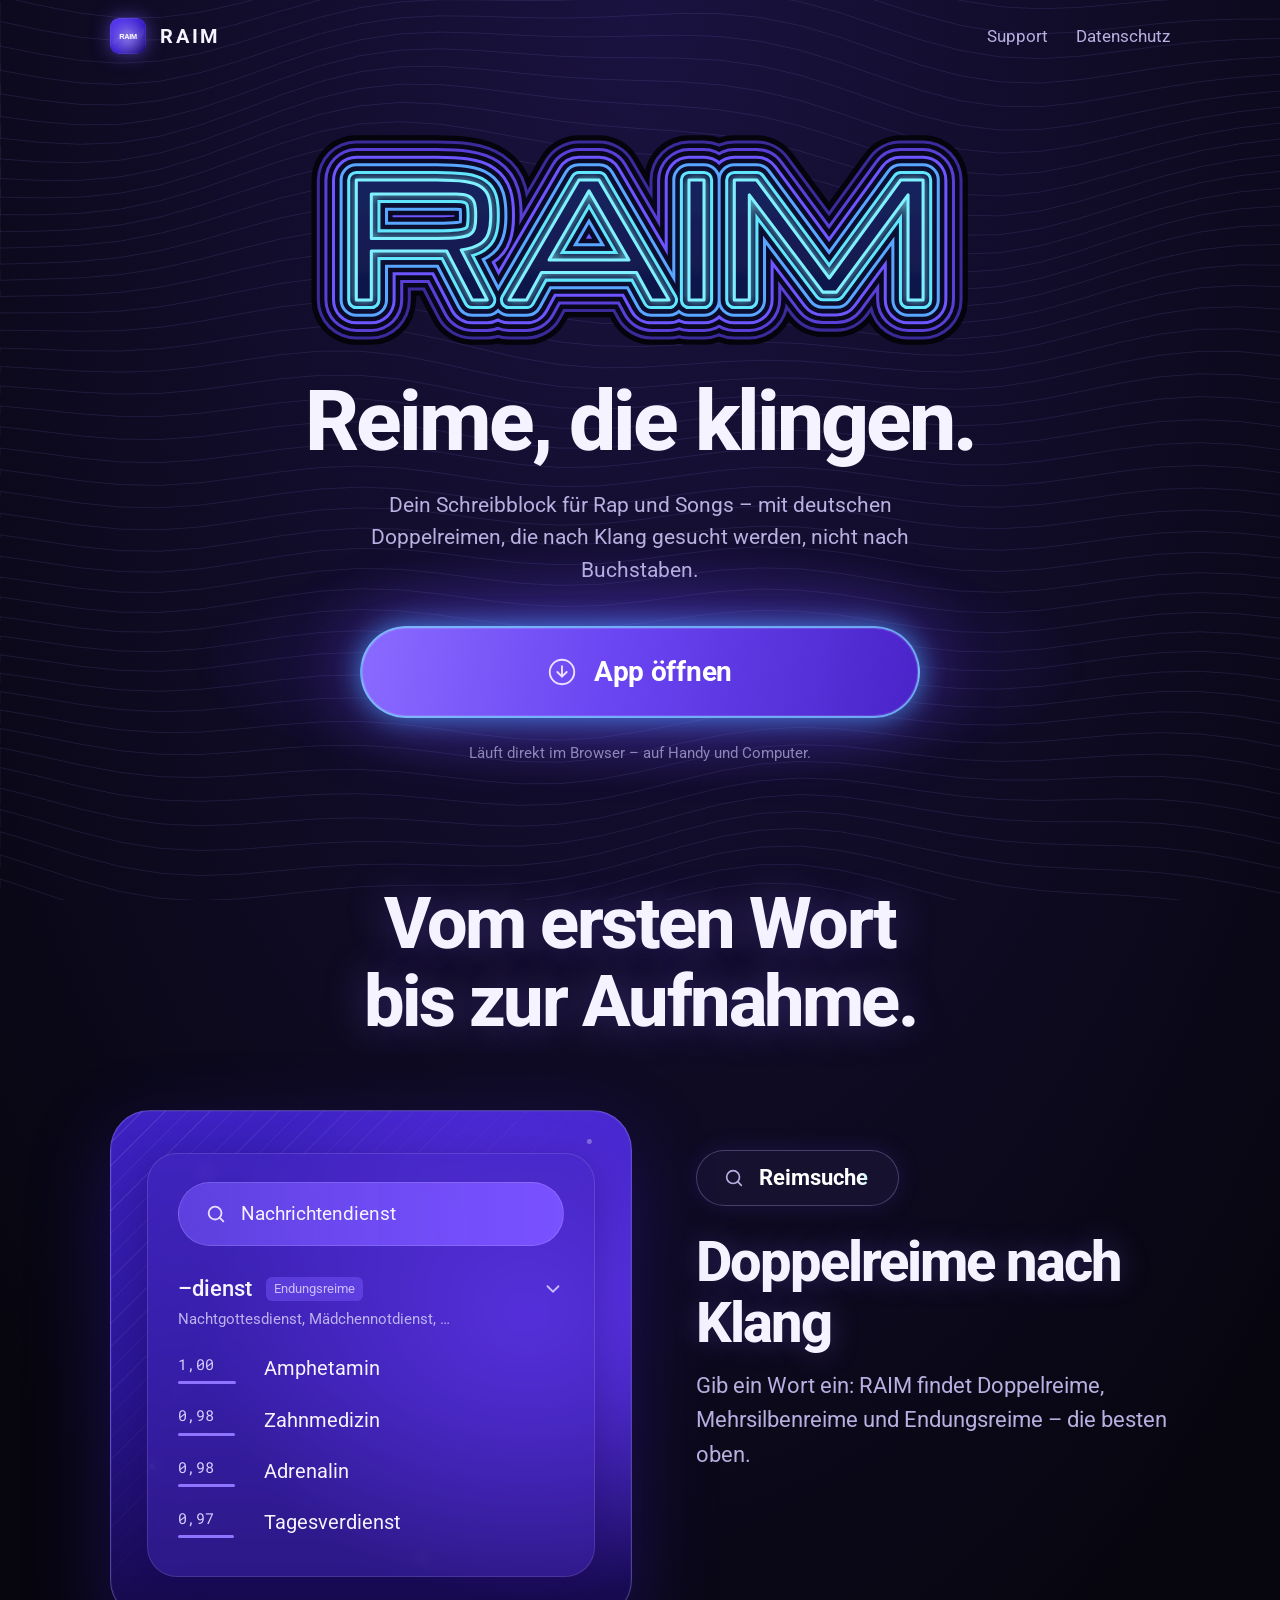
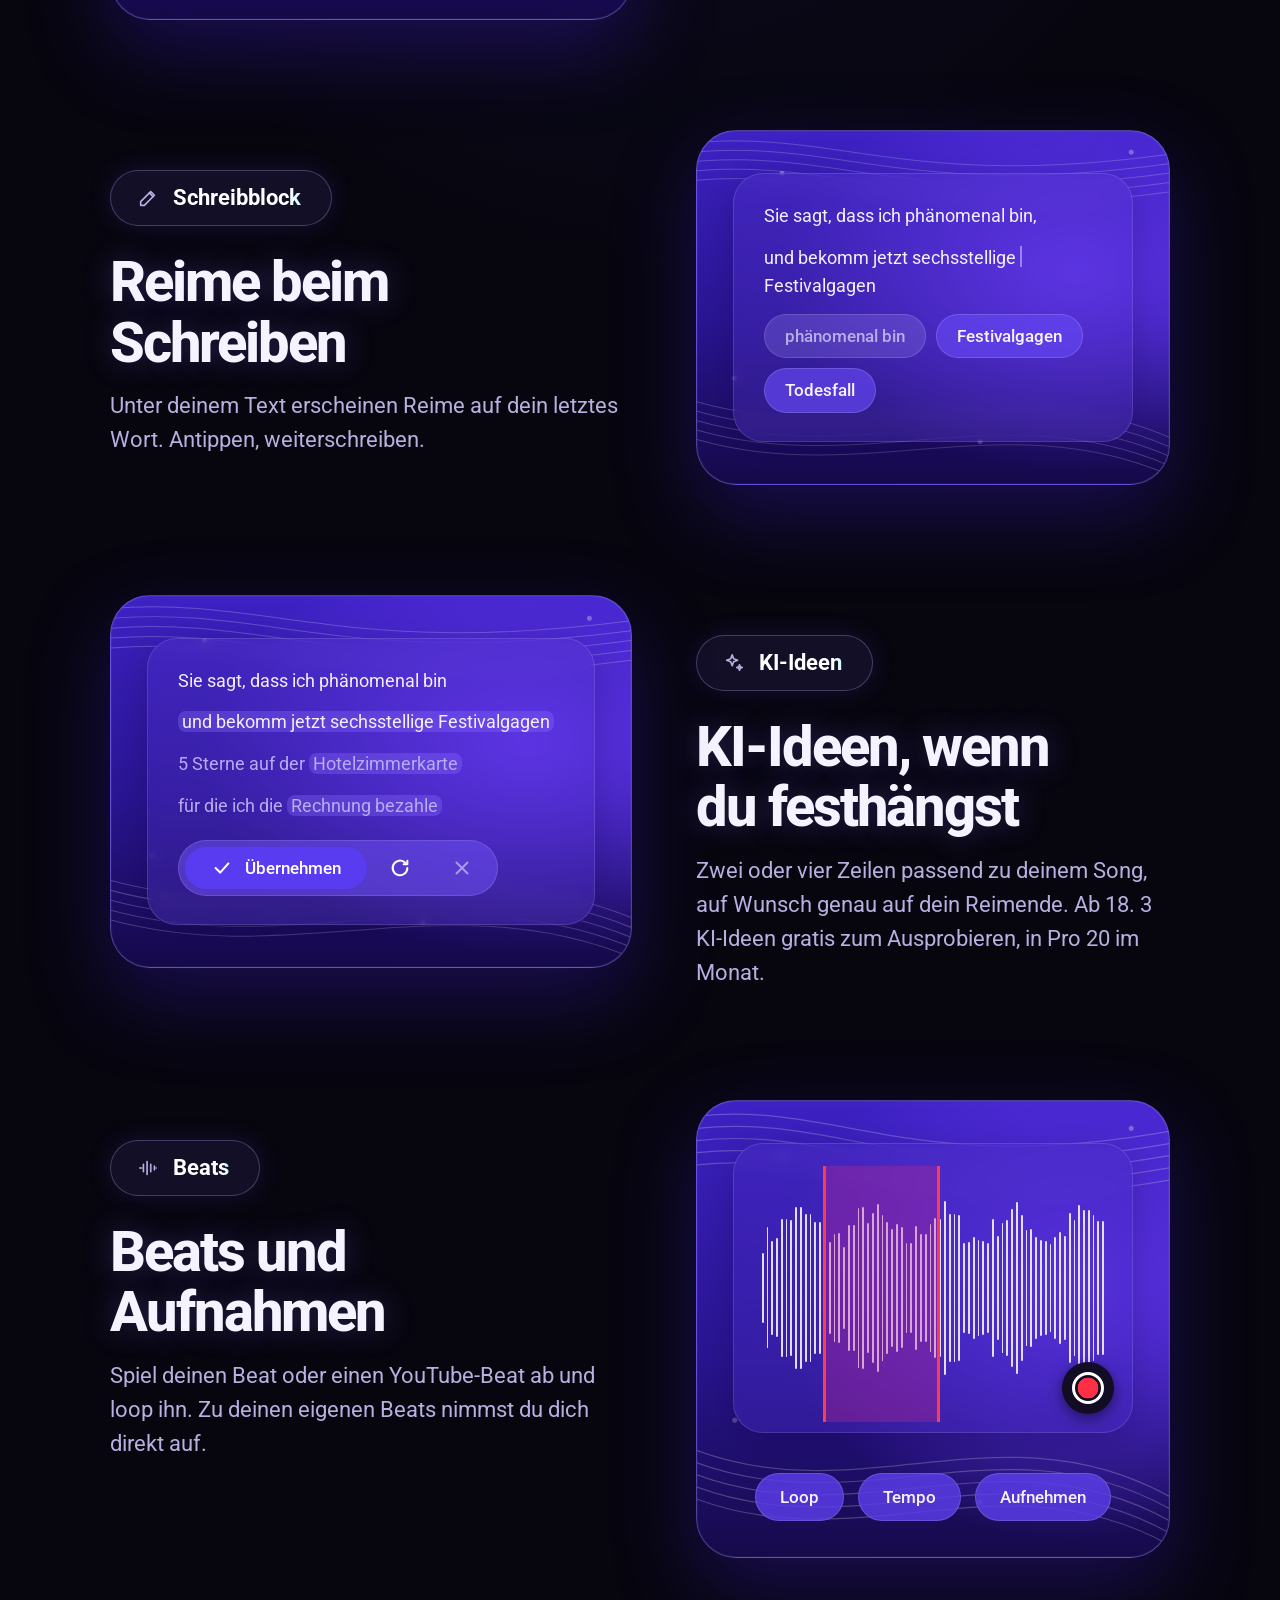
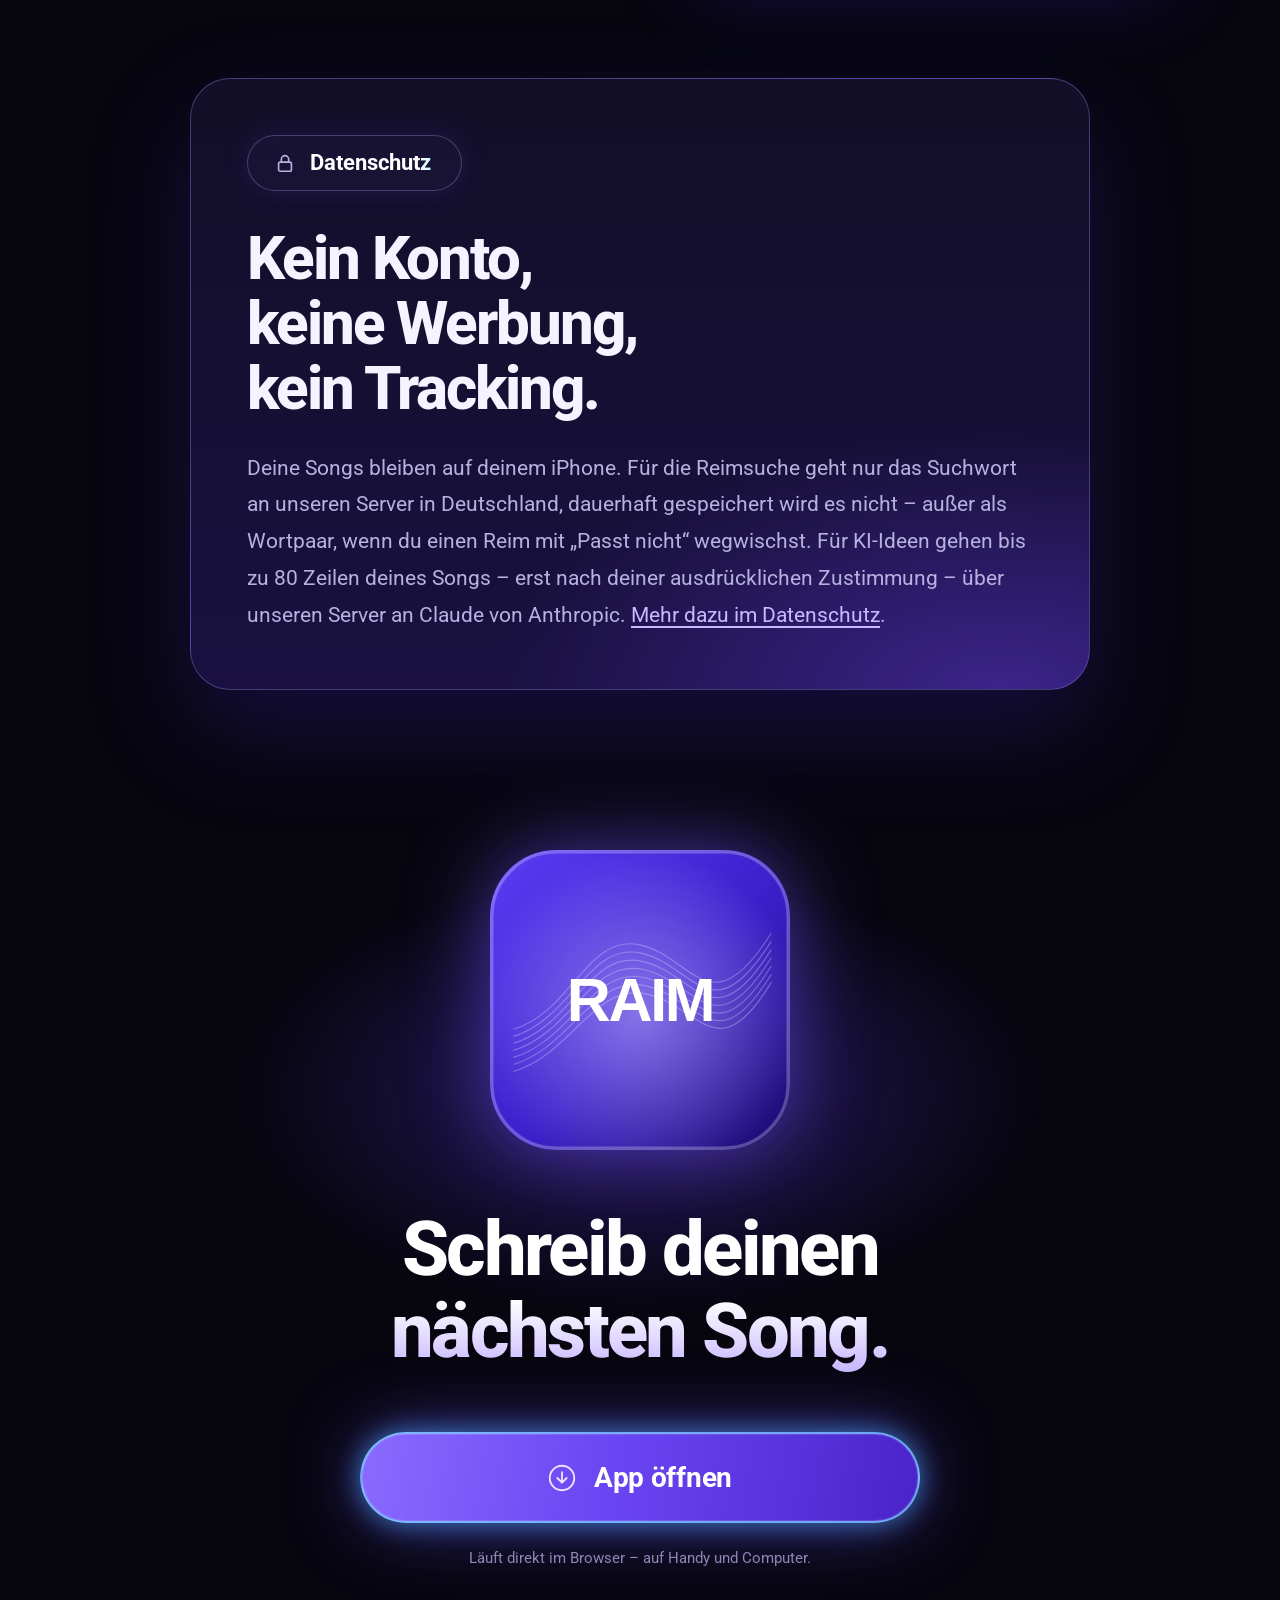
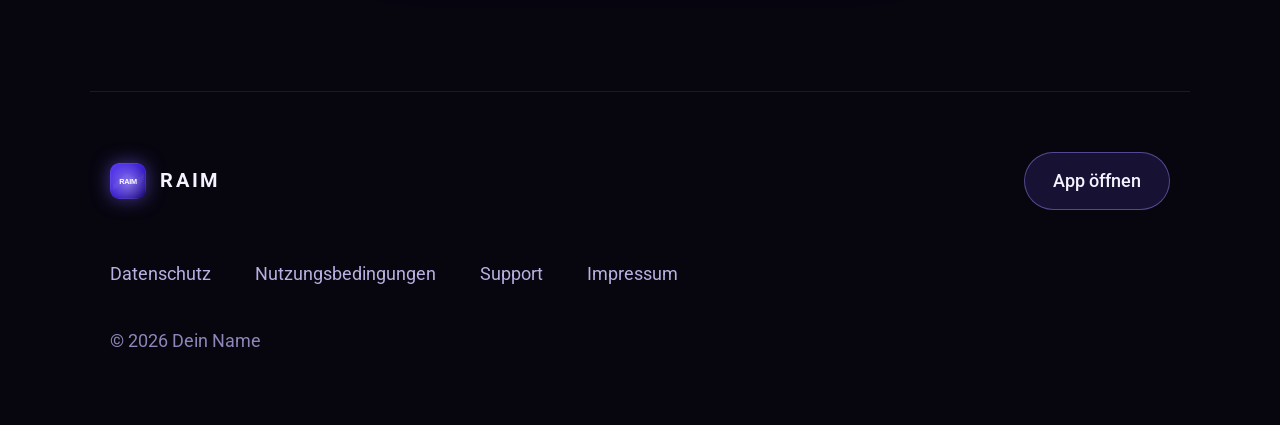
==== commit 3de0b9f5: "Ask what a KI-Idee is for: continue the song or write a new section The KI-Idee button now opens a c" ====
--- a/index.html
+++ b/index.html
@@ -149,7 +149,7 @@
       <div class="privacy-card">
         <span class="pill"><svg viewBox="0 0 24 24" aria-hidden="true"><rect x="5" y="11" width="14" height="10" rx="2"/><path d="M8 11V8a4 4 0 0 1 8 0v3"/></svg><span class="shimmer">Datenschutz</span></span>
         <h2>Kein Konto,<br>keine Werbung,<br>kein Tracking.</h2>
-        <p>Deine Songs bleiben auf deinem iPhone. Für die Reimsuche geht nur das Suchwort an unseren Server in Deutschland, dauerhaft gespeichert wird es nicht – außer als Wortpaar, wenn du einen Reim mit „Passt nicht“ wegwischst. Für KI-Ideen gehen bis zu 24 Zeilen deines Songs – erst nach deiner ausdrücklichen Zustimmung – über unseren Server an Claude von Anthropic. <a href="#datenschutz">Mehr dazu im Datenschutz</a>.</p>
+        <p>Deine Songs bleiben auf deinem iPhone. Für die Reimsuche geht nur das Suchwort an unseren Server in Deutschland, dauerhaft gespeichert wird es nicht – außer als Wortpaar, wenn du einen Reim mit „Passt nicht“ wegwischst. Für KI-Ideen gehen bis zu 80 Zeilen deines Songs – erst nach deiner ausdrücklichen Zustimmung – über unseren Server an Claude von Anthropic. <a href="#datenschutz">Mehr dazu im Datenschutz</a>.</p>
       </div>
     </section>
 
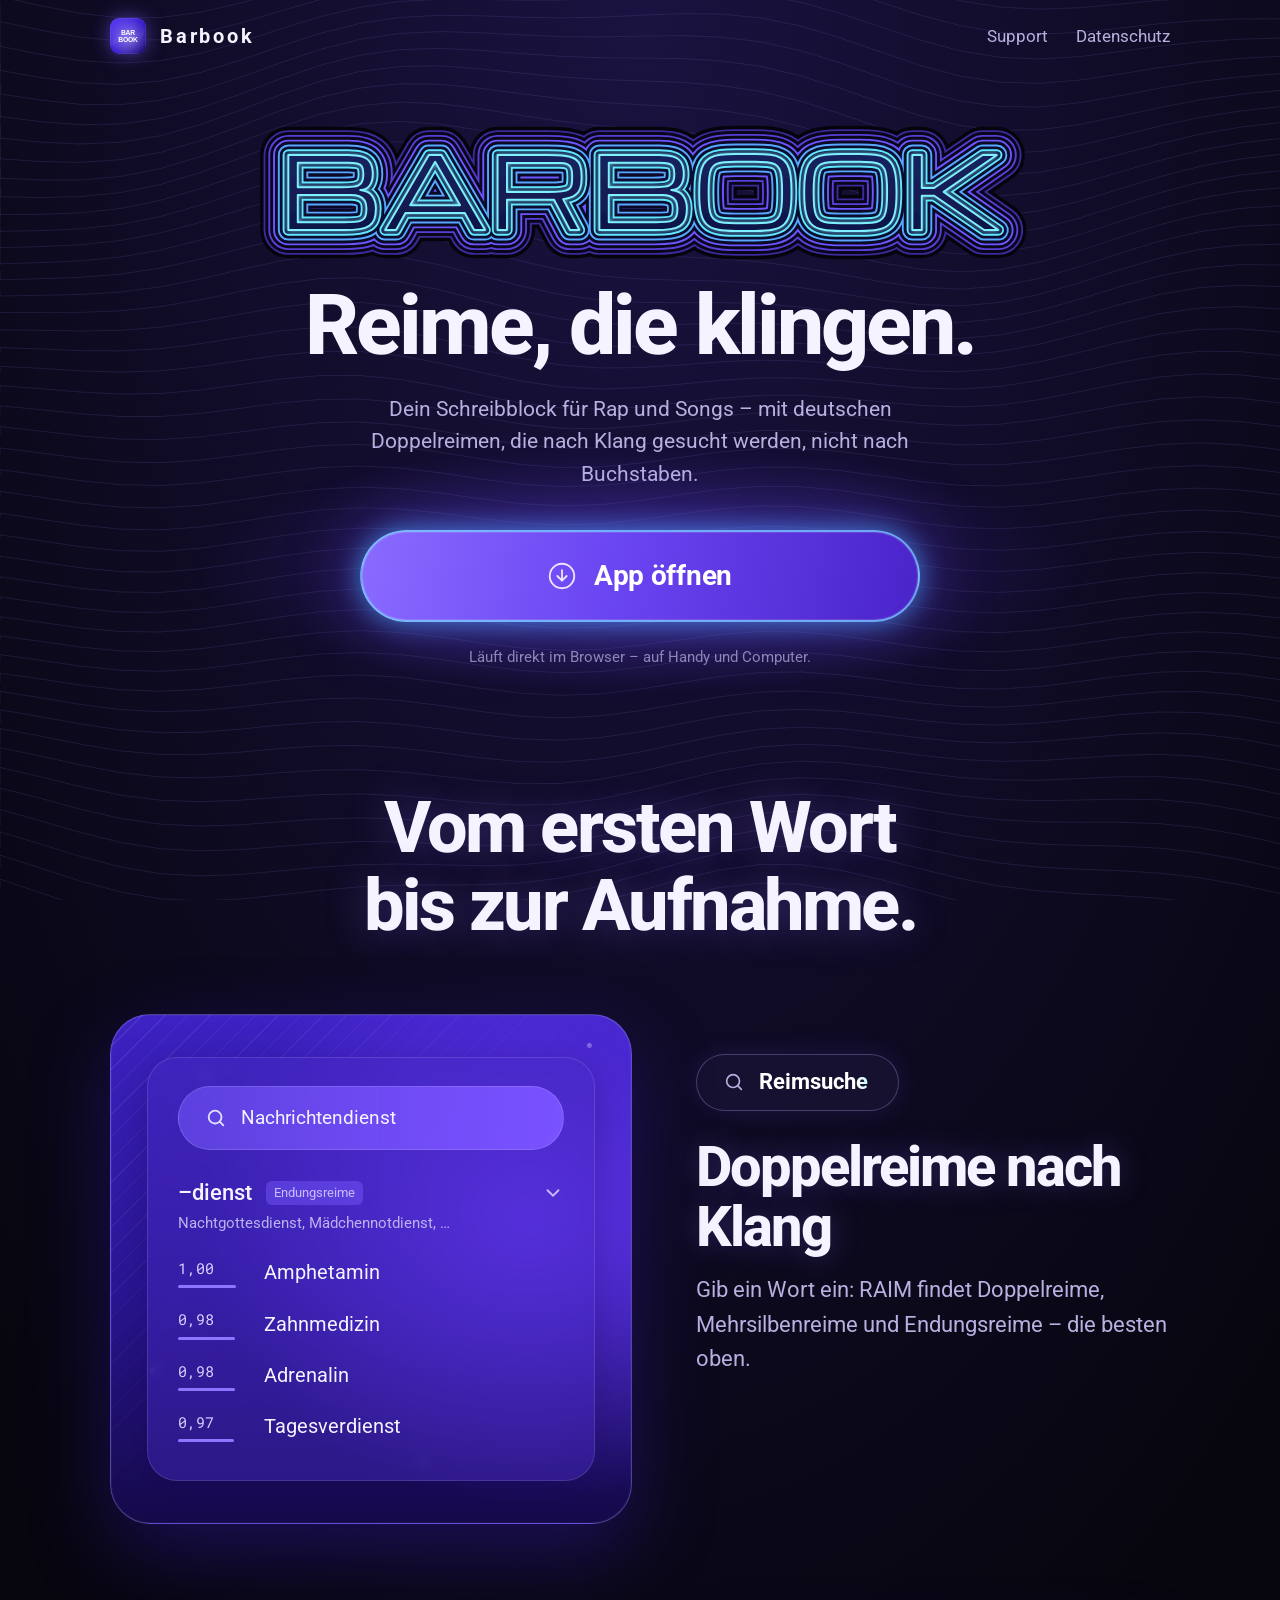
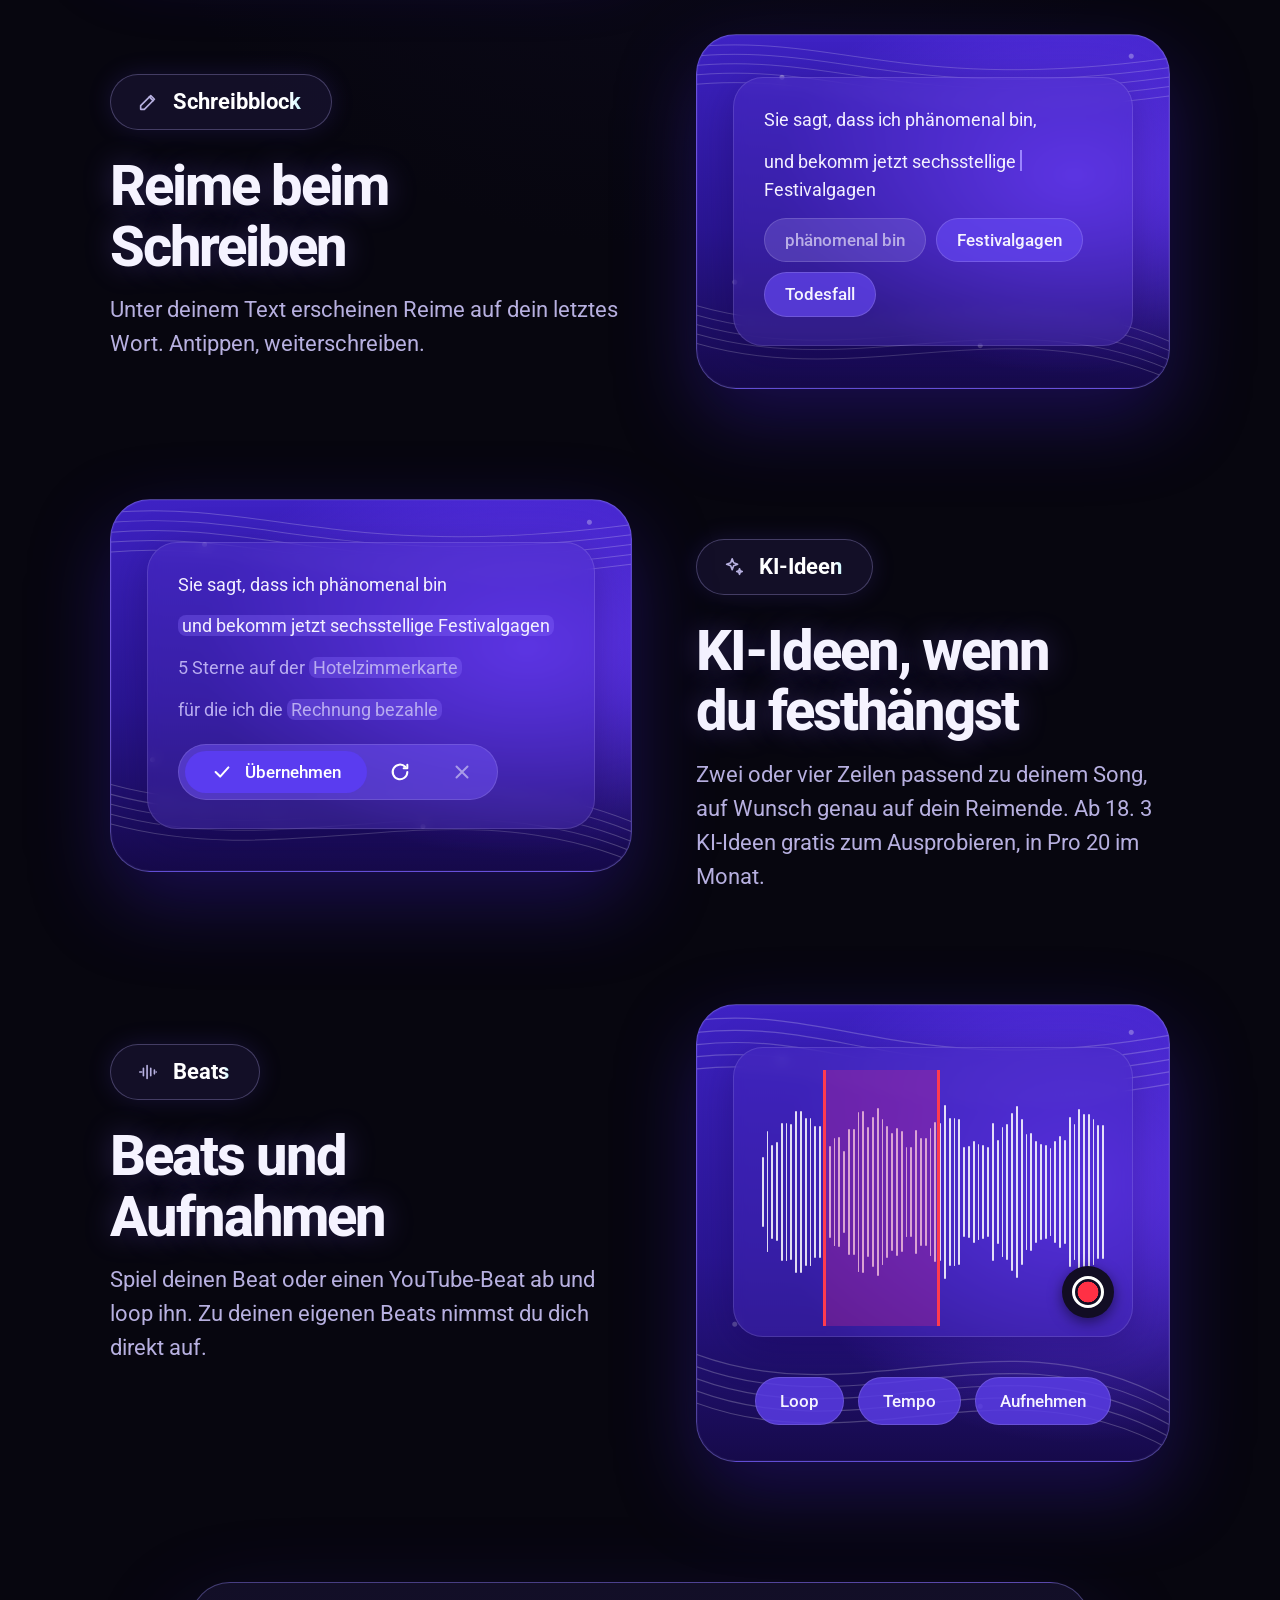
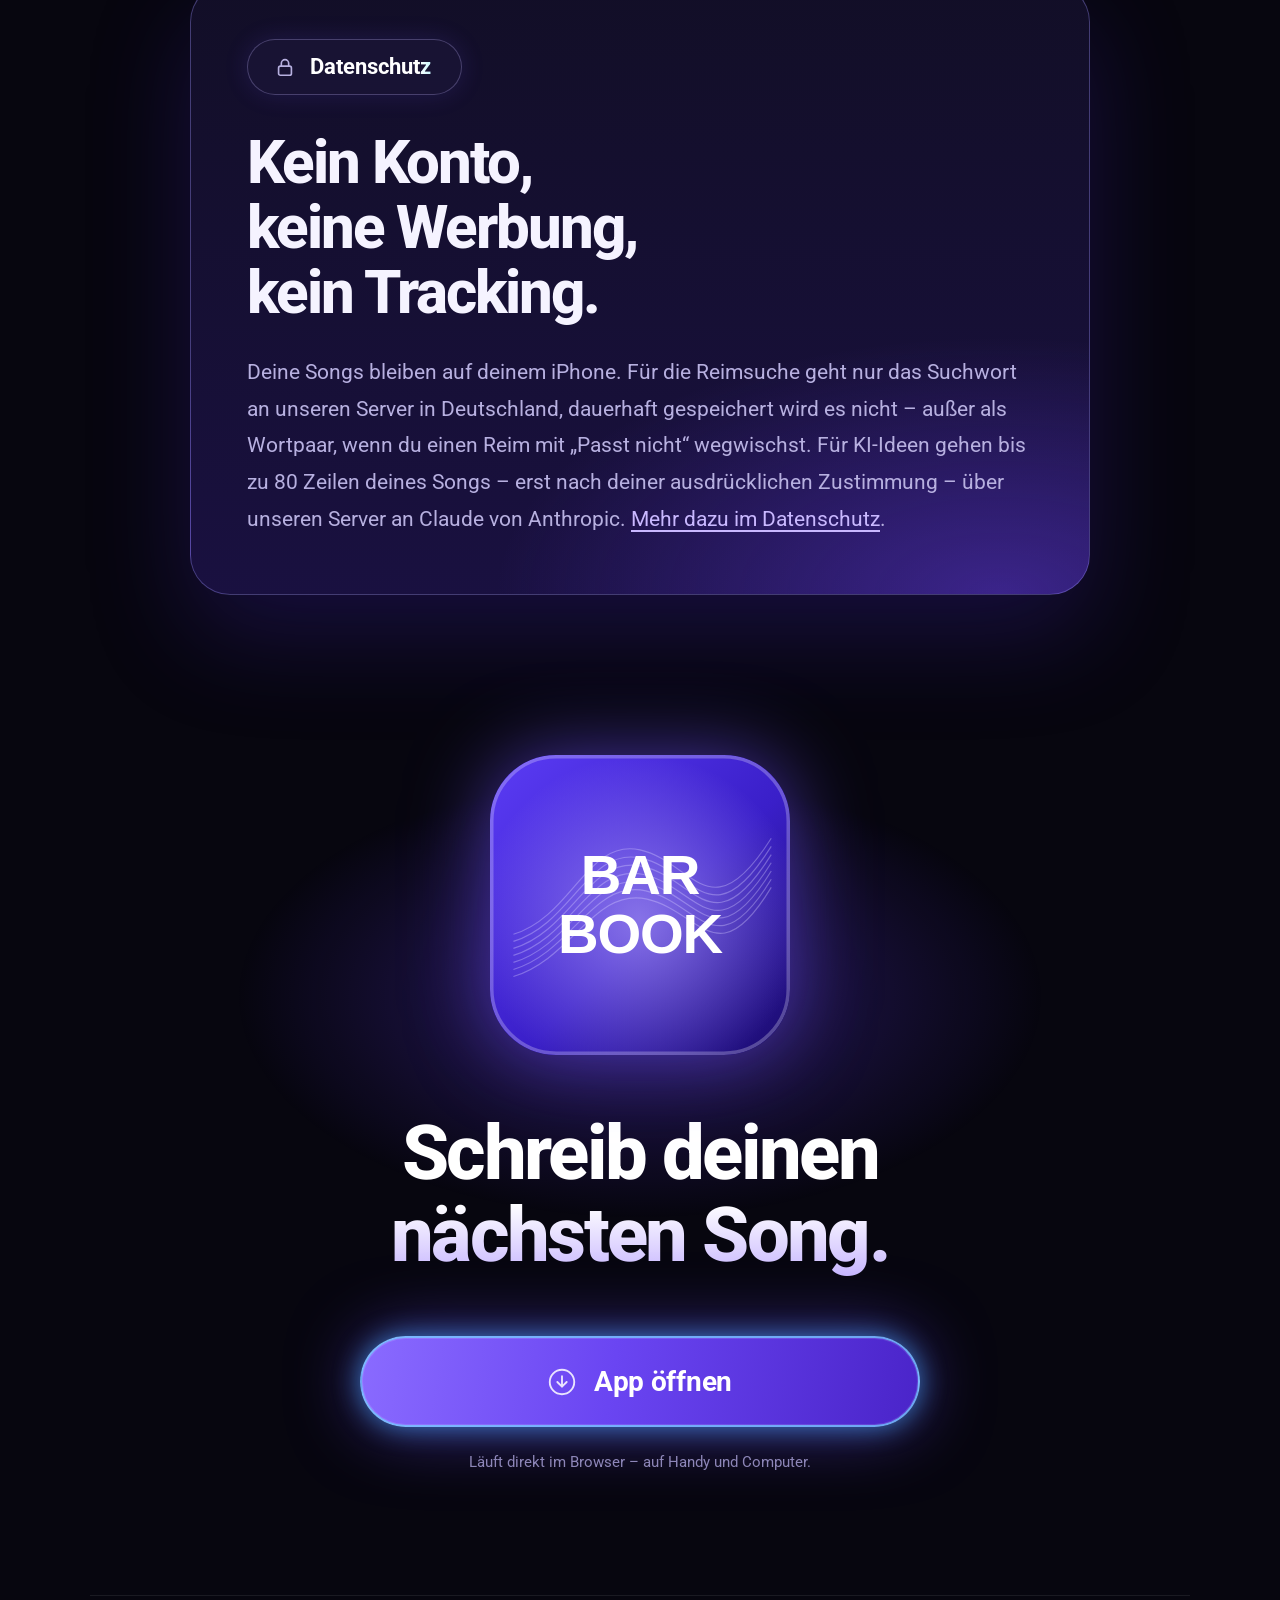
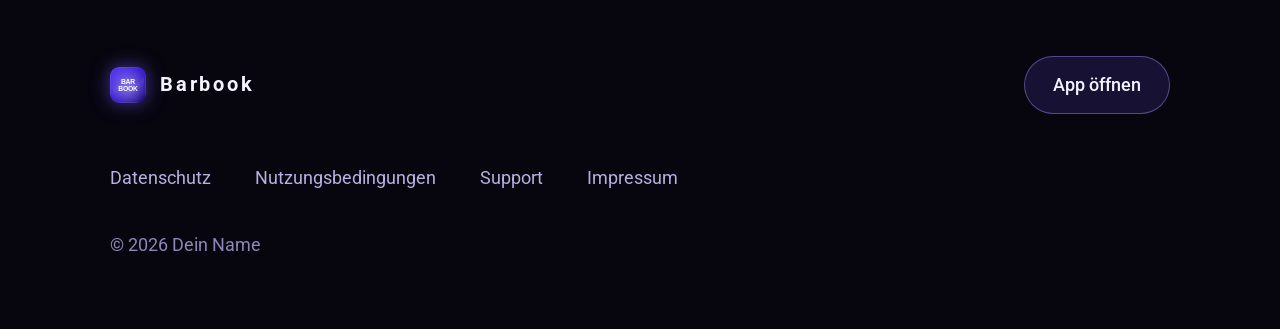
==== commit d4a18701: "Rename to Barbook and add accounts with Supabase - Visible name, logo and icon are now Barbook (stor" ====
--- a/index.html
+++ b/index.html
@@ -18,7 +18,7 @@
   <header class="site-header">
     <a class="brand" href="#top">
       <img src="assets/icon.svg" alt="" width="36" height="36">
-      <span>RAIM</span>
+      <span>Barbook</span>
     </a>
     <nav>
       <a href="#support">Support</a>
@@ -29,7 +29,7 @@
   <main id="top">
     <!-- Hero -->
     <section class="hero">
-      <svg class="logo" viewBox="0 0 1000 340" role="img" aria-label="RAIM">
+      <svg class="logo" viewBox="0 0 1800 340" role="img" aria-label="Barbook">
         <defs>
           <filter id="neon" x="-20%" y="-40%" width="140%" height="180%">
             <feGaussianBlur stdDeviation="6" result="b"/>
@@ -155,7 +155,7 @@
 
     <!-- Final CTA -->
     <section class="final">
-      <img class="app-icon" src="assets/icon.svg" alt="RAIM App-Icon" width="300" height="300">
+      <img class="app-icon" src="assets/icon.svg" alt="Barbook App-Icon" width="300" height="300">
       <h2>Schreib deinen<br>nächsten Song.</h2>
       <a class="cta" href="app.html">
         <span class="cta-icon" aria-hidden="true">
@@ -171,7 +171,7 @@
     <div class="footer-top">
       <a class="brand" href="#top">
         <img src="assets/icon.svg" alt="" width="36" height="36">
-        <span>RAIM</span>
+        <span>Barbook</span>
       </a>
       <a class="cta-small" href="app.html">App öffnen</a>
     </div>
--- a/styles.css
+++ b/styles.css
@@ -99,7 +99,7 @@
   z-index: -1;
 }
 .logo {
-  width: min(100%, 760px);
+  width: min(100%, 860px);
   height: auto;
   display: block;
   margin: 0 auto 8px;
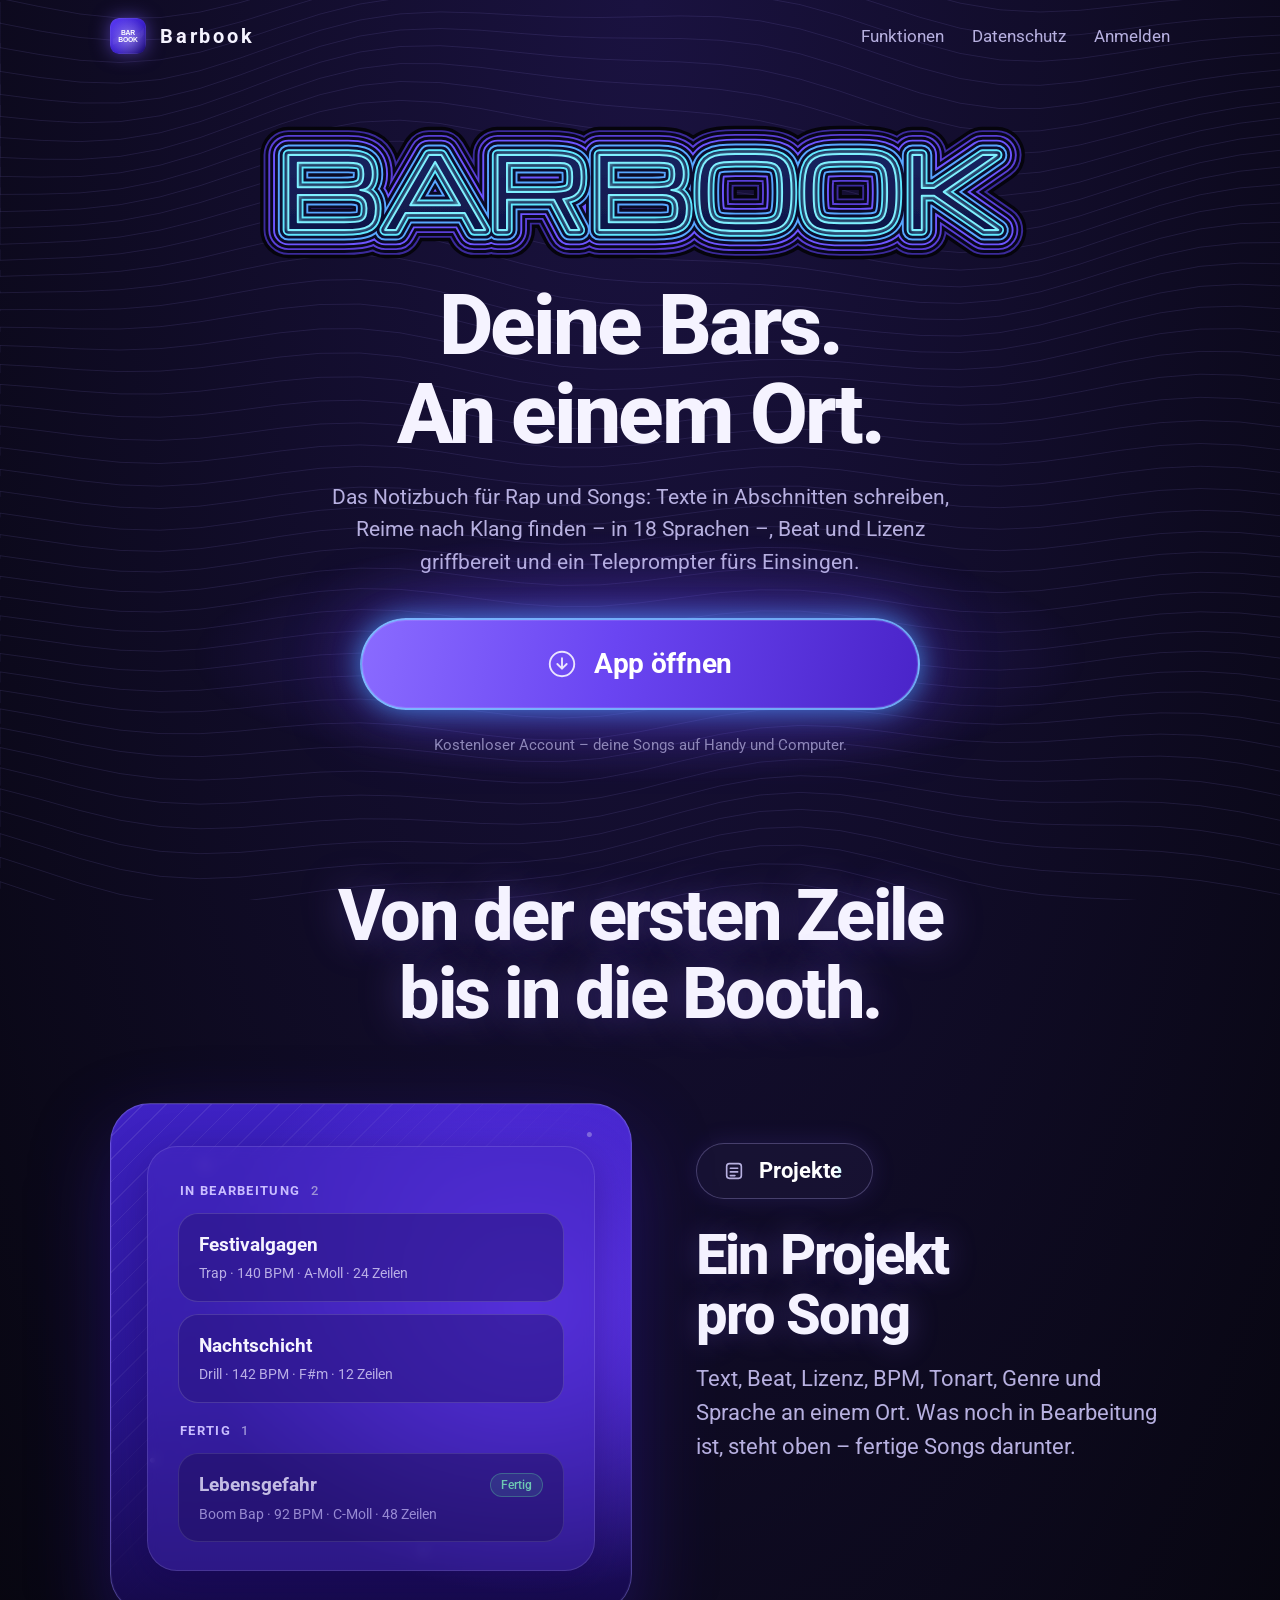
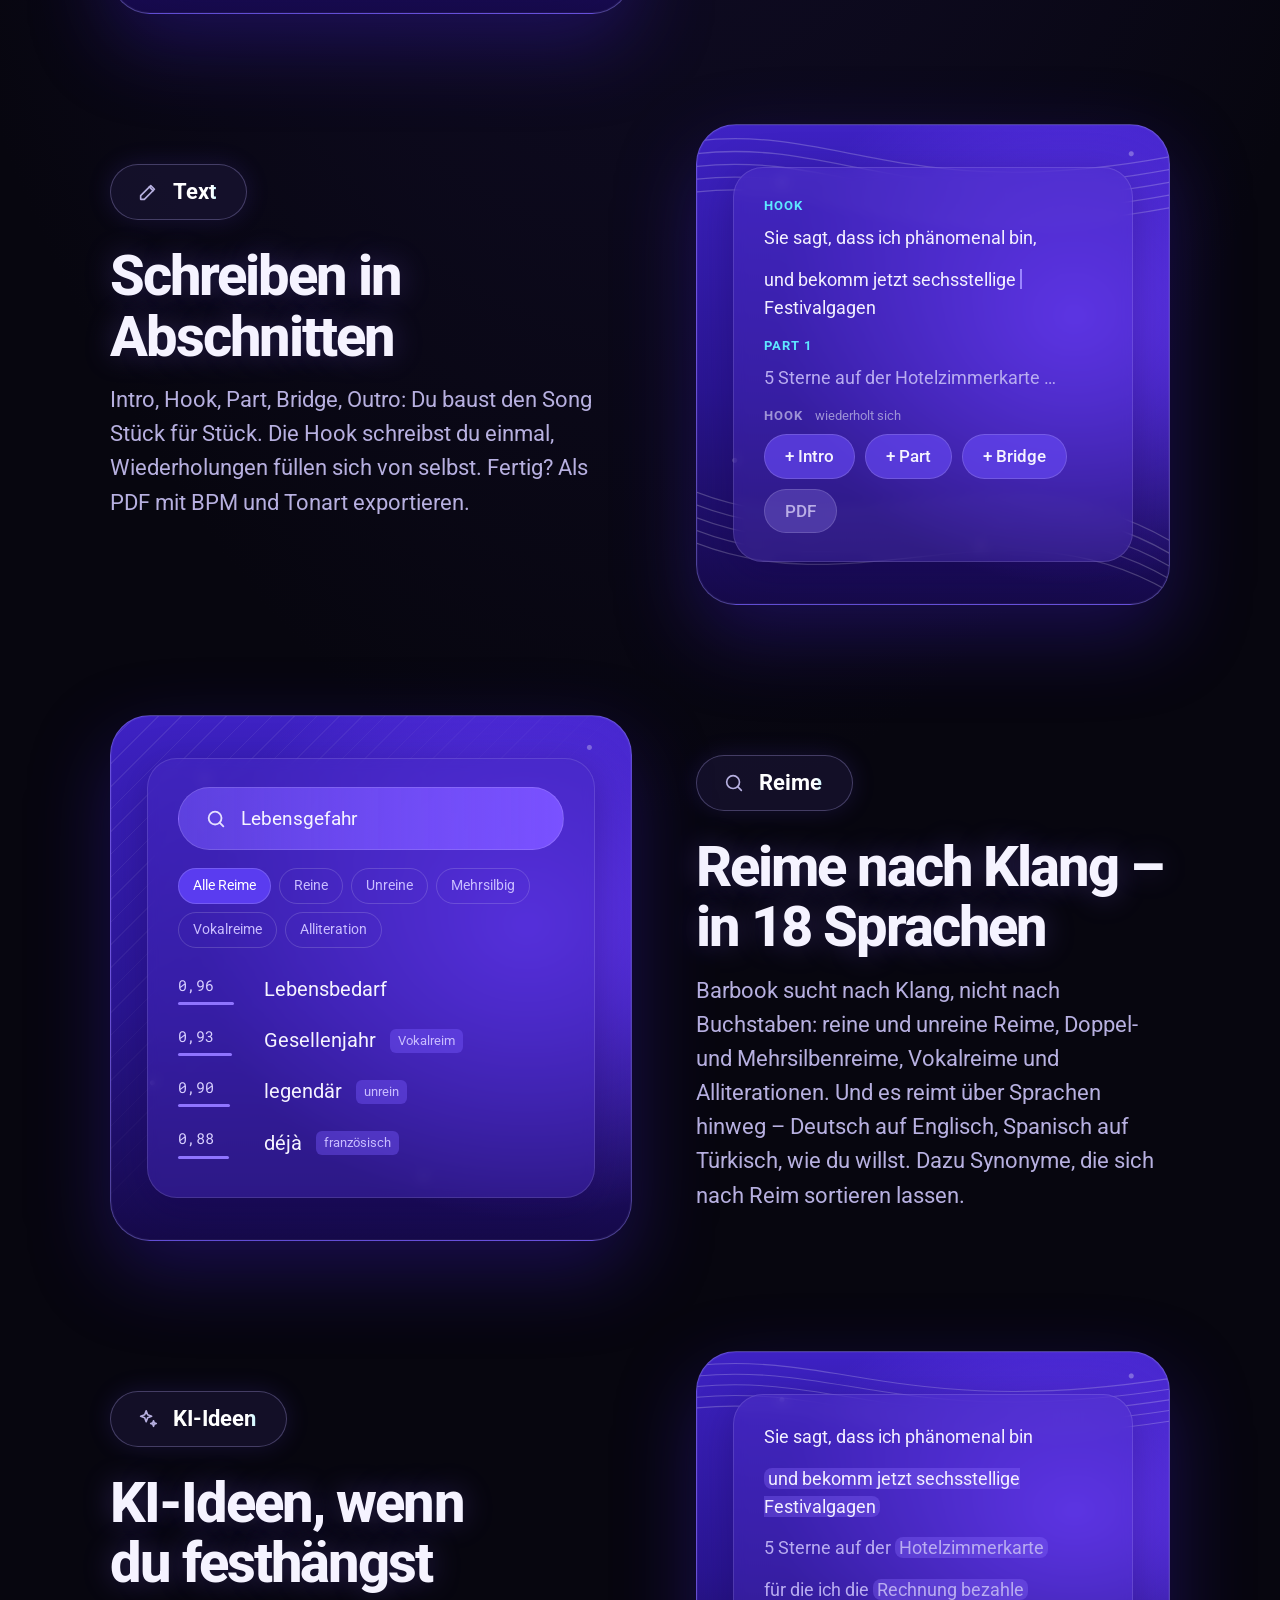
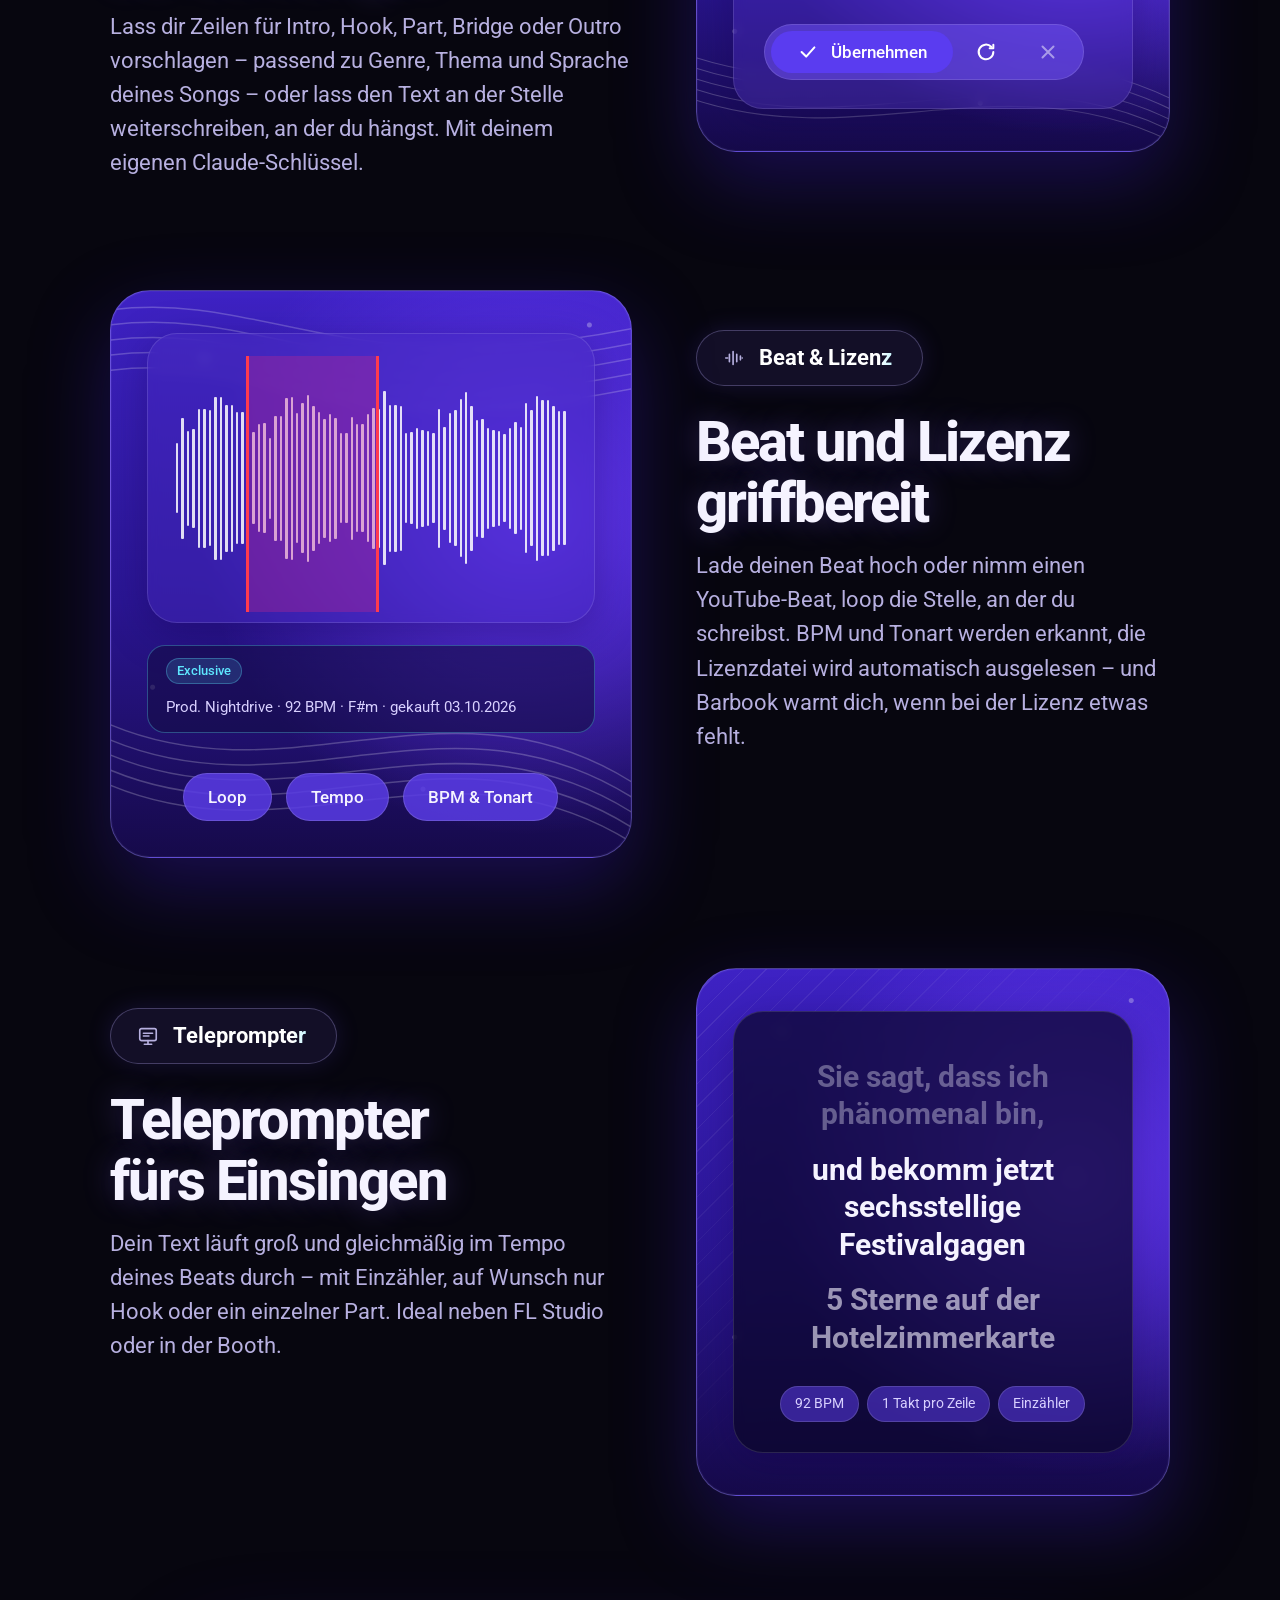
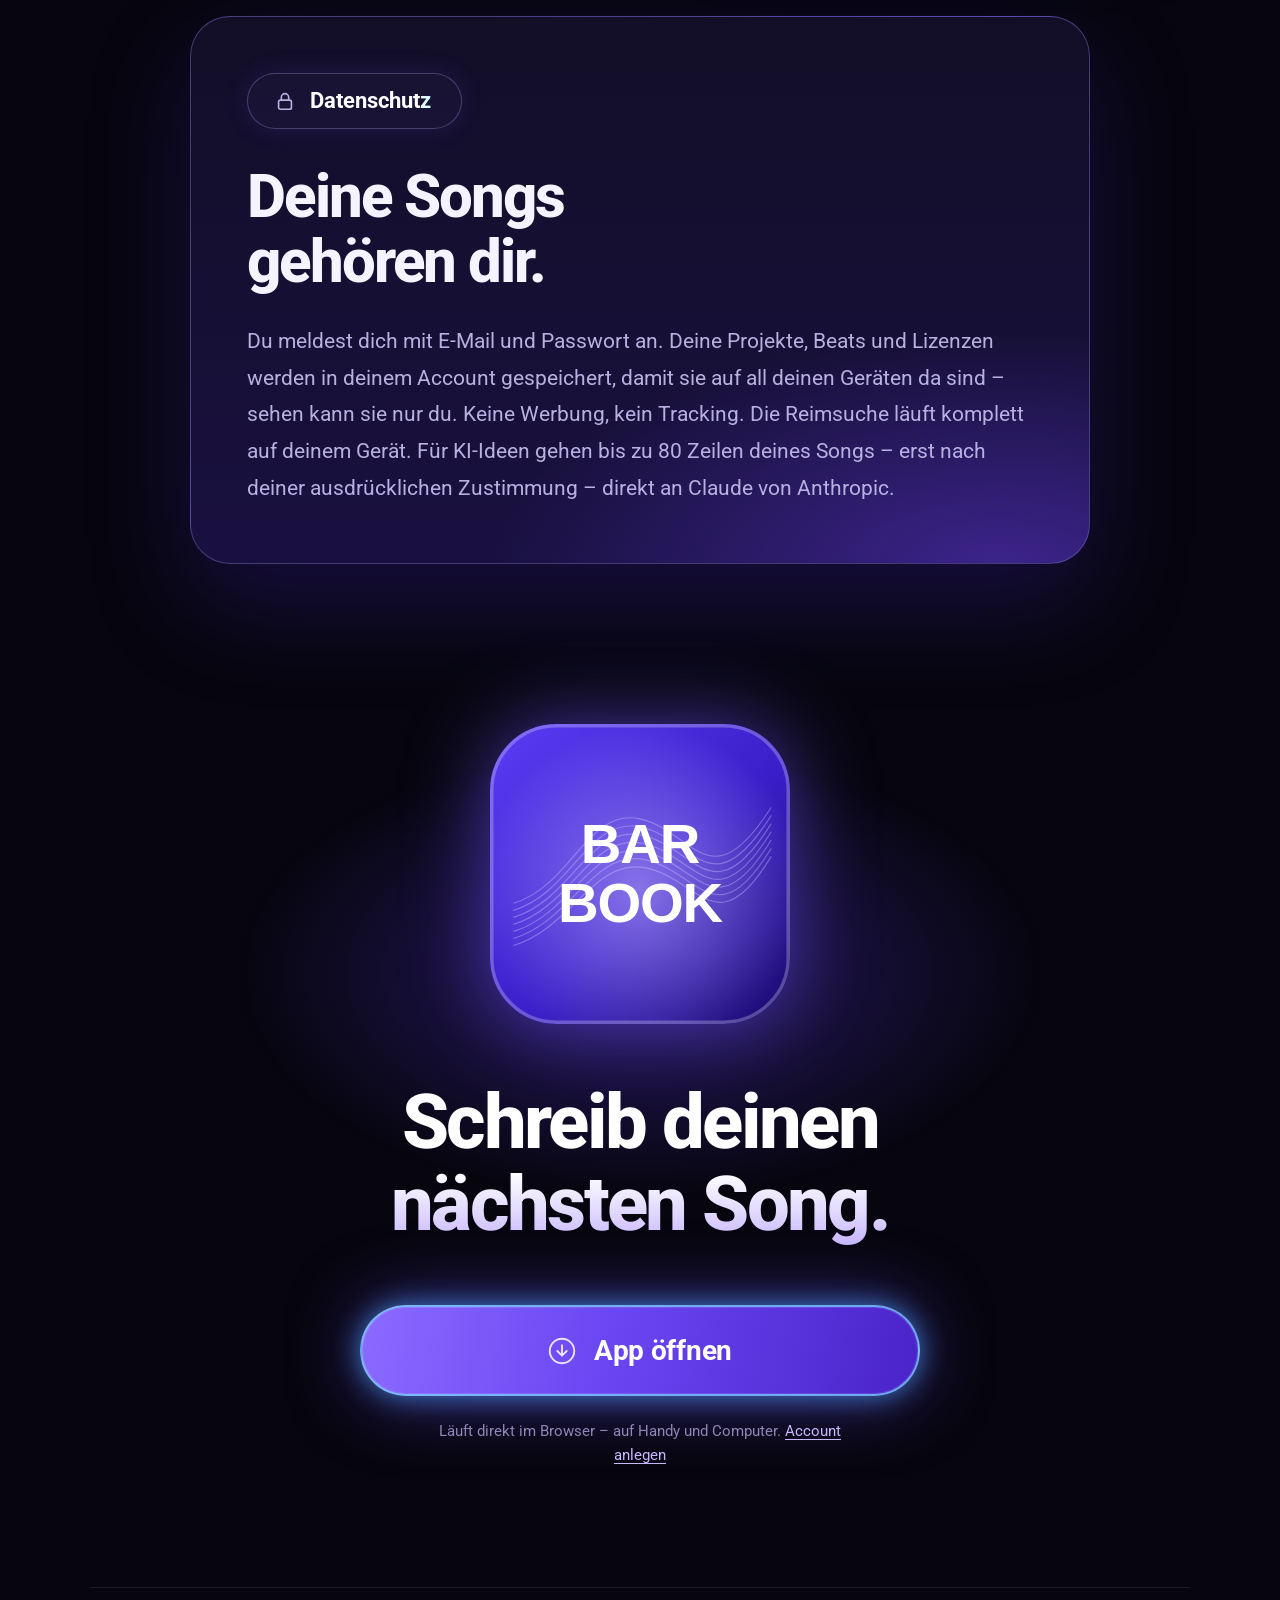
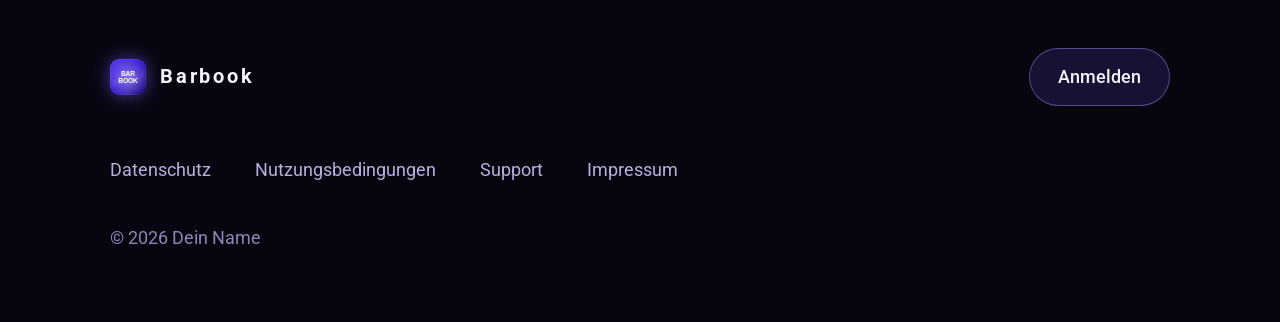
==== commit b5a31bd9: "New landing page for Barbook Feature sections now match the app: projects with status, writing in se" ====
--- a/index.html
+++ b/index.html
@@ -3,8 +3,8 @@
 <head>
   <meta charset="utf-8">
   <meta name="viewport" content="width=device-width, initial-scale=1, viewport-fit=cover">
-  <title>RAIM – Reime, die klingen.</title>
-  <meta name="description" content="Dein Schreibblock für Rap und Songs – mit deutschen Doppelreimen, die nach Klang gesucht werden, nicht nach Buchstaben.">
+  <title>Barbook – Dein Notizbuch für Bars</title>
+  <meta name="description" content="Barbook ist dein Notizbuch für Rap und Songs: Texte in Abschnitten schreiben, Reime nach Klang finden – in 18 Sprachen –, Beat und Lizenz griffbereit und ein Teleprompter fürs Einsingen.">
   <meta name="theme-color" content="#07060f">
   <link rel="icon" href="assets/icon.svg" type="image/svg+xml">
   <link rel="preconnect" href="https://fonts.googleapis.com">
@@ -21,8 +21,9 @@
       <span>Barbook</span>
     </a>
     <nav>
-      <a href="#support">Support</a>
+      <a href="#funktionen">Funktionen</a>
       <a href="#datenschutz">Datenschutz</a>
+      <a href="login.html">Anmelden</a>
     </nav>
   </header>
 
@@ -43,8 +44,8 @@
         <g id="logoLayers" font-family="Michroma, 'Arial Black', sans-serif" font-size="210" text-anchor="middle" stroke-linejoin="round"></g>
       </svg>
 
-      <h1>Reime, die klingen.</h1>
-      <p class="lead">Dein Schreibblock für Rap und Songs – mit deutschen Doppelreimen, die nach Klang gesucht werden, nicht nach Buchstaben.</p>
+      <h1>Deine Bars.<br>An einem Ort.</h1>
+      <p class="lead">Das Notizbuch für Rap und Songs: Texte in Abschnitten schreiben, Reime nach Klang finden – in 18 Sprachen –, Beat und Lizenz griffbereit und ein Teleprompter fürs Einsingen.</p>
 
       <a class="cta" href="app.html">
         <span class="cta-icon" aria-hidden="true">
@@ -52,12 +53,60 @@
         </span>
         App öffnen
       </a>
-      <p class="fineprint">Läuft direkt im Browser – auf Handy und Computer.</p>
+      <p class="fineprint">Kostenloser Account – deine Songs auf Handy und Computer.</p>
     </section>
 
     <!-- Features -->
-    <section class="features">
-      <h2 class="section-title">Vom ersten Wort<br>bis zur Aufnahme.</h2>
+    <section class="features" id="funktionen">
+      <h2 class="section-title">Von der ersten Zeile<br>bis in die Booth.</h2>
+
+      <!-- Projekte -->
+      <article class="feature">
+        <div class="card card--hatch">
+          <div class="panel panel--projects">
+            <p class="mock-group">In Bearbeitung <span>2</span></p>
+            <div class="mock-project">
+              <strong>Festivalgagen</strong>
+              <span>Trap · 140 BPM · A-Moll · 24 Zeilen</span>
+            </div>
+            <div class="mock-project">
+              <strong>Nachtschicht</strong>
+              <span>Drill · 142 BPM · F#m · 12 Zeilen</span>
+            </div>
+            <p class="mock-group">Fertig <span>1</span></p>
+            <div class="mock-project mock-project--done">
+              <strong>Lebensgefahr <em>Fertig</em></strong>
+              <span>Boom Bap · 92 BPM · C-Moll · 48 Zeilen</span>
+            </div>
+          </div>
+        </div>
+        <span class="pill"><svg viewBox="0 0 24 24" aria-hidden="true"><rect x="4" y="4" width="16" height="16" rx="3"/><path d="M8 9h8M8 13h8M8 17h5"/></svg><span class="shimmer">Projekte</span></span>
+        <h3>Ein Projekt<br>pro Song</h3>
+        <p>Text, Beat, Lizenz, BPM, Tonart, Genre und Sprache an einem Ort. Was noch in Bearbeitung ist, steht oben – fertige Songs darunter.</p>
+      </article>
+
+      <!-- Text -->
+      <article class="feature">
+        <div class="card card--waves">
+          <div class="panel panel--editor">
+            <p class="mock-section">Hook</p>
+            <p class="line">Sie sagt, dass ich phänomenal bin,</p>
+            <p class="line">und bekomm jetzt sechsstellige <span class="caret"></span>Festivalgagen</p>
+            <p class="mock-section">Part 1</p>
+            <p class="line line--ai">5 Sterne auf der Hotelzimmerkarte …</p>
+            <p class="mock-section mock-section--repeat">Hook <span>wiederholt sich</span></p>
+            <div class="chips">
+              <span class="chip">+ Intro</span>
+              <span class="chip">+ Part</span>
+              <span class="chip">+ Bridge</span>
+              <span class="chip chip--muted">PDF</span>
+            </div>
+          </div>
+        </div>
+        <span class="pill"><svg viewBox="0 0 24 24" aria-hidden="true"><path d="M4 20h4L19 9l-4-4L4 16v4Z"/><path d="m13.5 6.5 4 4"/></svg><span class="shimmer">Text</span></span>
+        <h3>Schreiben in<br>Abschnitten</h3>
+        <p>Intro, Hook, Part, Bridge, Outro: Du baust den Song Stück für Stück. Die Hook schreibst du einmal, Wiederholungen füllen sich von selbst. Fertig? Als PDF mit BPM und Tonart exportieren.</p>
+      </article>
 
       <!-- Reimsuche -->
       <article class="feature">
@@ -65,44 +114,22 @@
           <div class="panel">
             <div class="search">
               <svg viewBox="0 0 24 24" aria-hidden="true"><circle cx="11" cy="11" r="7"/><path d="m20 20-4-4"/></svg>
-              <span>Nachrichtendienst</span>
-            </div>
-            <div class="group">
-              <div class="group-head">
-                <strong>–dienst</strong><em>Endungsreime</em>
-                <svg class="chev" viewBox="0 0 24 24" aria-hidden="true"><path d="m6 9 6 6 6-6"/></svg>
-              </div>
-              <div class="group-sub">Nachtgottesdienst, Mädchennotdienst, …</div>
+              <span>Lebensgefahr</span>
+            </div>
+            <div class="mock-filters">
+              <span class="is-on">Alle Reime</span><span>Reine</span><span>Unreine</span><span>Mehrsilbig</span><span>Vokalreime</span><span>Alliteration</span>
             </div>
             <ul class="results">
-              <li><span class="score" style="--s:1">1,00</span>Amphetamin</li>
-              <li><span class="score" style="--s:.98">0,98</span>Zahnmedizin</li>
-              <li><span class="score" style="--s:.98">0,98</span>Adrenalin</li>
-              <li><span class="score" style="--s:.97">0,97</span>Tagesverdienst</li>
+              <li><span class="score" style="--s:.96">0,96</span>Lebensbedarf</li>
+              <li><span class="score" style="--s:.93">0,93</span>Gesellenjahr <em class="tag">Vokalreim</em></li>
+              <li><span class="score" style="--s:.9">0,90</span>legendär <em class="tag">unrein</em></li>
+              <li><span class="score" style="--s:.88">0,88</span>déjà <em class="tag">französisch</em></li>
             </ul>
           </div>
         </div>
-        <span class="pill"><svg viewBox="0 0 24 24" aria-hidden="true"><circle cx="11" cy="11" r="7"/><path d="m20 20-4-4"/></svg><span class="shimmer">Reimsuche</span></span>
-        <h3>Doppelreime nach Klang</h3>
-        <p>Gib ein Wort ein: RAIM findet Doppelreime, Mehrsilbenreime und Endungsreime – die besten oben.</p>
-      </article>
-
-      <!-- Schreibblock -->
-      <article class="feature">
-        <div class="card card--waves">
-          <div class="panel panel--editor">
-            <p class="line">Sie sagt, dass ich phänomenal bin,</p>
-            <p class="line">und bekomm jetzt sechsstellige <span class="caret"></span>Festivalgagen</p>
-            <div class="chips">
-              <span class="chip chip--muted">phänomenal bin</span>
-              <span class="chip">Festivalgagen</span>
-              <span class="chip">Todesfall</span>
-            </div>
-          </div>
-        </div>
-        <span class="pill"><svg viewBox="0 0 24 24" aria-hidden="true"><path d="M4 20h4L19 9l-4-4L4 16v4Z"/><path d="m13.5 6.5 4 4"/></svg><span class="shimmer">Schreibblock</span></span>
-        <h3>Reime beim Schreiben</h3>
-        <p>Unter deinem Text erscheinen Reime auf dein letztes Wort. Antippen, weiterschreiben.</p>
+        <span class="pill"><svg viewBox="0 0 24 24" aria-hidden="true"><circle cx="11" cy="11" r="7"/><path d="m20 20-4-4"/></svg><span class="shimmer">Reime</span></span>
+        <h3>Reime nach Klang –<br>in 18 Sprachen</h3>
+        <p>Barbook sucht nach Klang, nicht nach Buchstaben: reine und unreine Reime, Doppel- und Mehrsilbenreime, Vokalreime und Alliterationen. Und es reimt über Sprachen hinweg – Deutsch auf Englisch, Spanisch auf Türkisch, wie du willst. Dazu Synonyme, die sich nach Reim sortieren lassen.</p>
       </article>
 
       <!-- KI-Ideen -->
@@ -122,25 +149,42 @@
         </div>
         <span class="pill"><svg viewBox="0 0 24 24" aria-hidden="true"><path d="M10 3l1.6 4.4L16 9l-4.4 1.6L10 15l-1.6-4.4L4 9l4.4-1.6Z"/><path d="M18 14l.8 2.2L21 17l-2.2.8L18 20l-.8-2.2L15 17l2.2-.8Z"/></svg><span class="shimmer">KI-Ideen</span></span>
         <h3>KI-Ideen, wenn<br>du festhängst</h3>
-        <p>Zwei oder vier Zeilen passend zu deinem Song, auf Wunsch genau auf dein Reimende. Ab 18. 3 KI-Ideen gratis zum Ausprobieren, in Pro 20 im Monat.</p>
-      </article>
-
-      <!-- Beats -->
+        <p>Lass dir Zeilen für Intro, Hook, Part, Bridge oder Outro vorschlagen – passend zu Genre, Thema und Sprache deines Songs – oder lass den Text an der Stelle weiterschreiben, an der du hängst. Mit deinem eigenen Claude-Schlüssel.</p>
+      </article>
+
+      <!-- Beat & Lizenz -->
       <article class="feature">
         <div class="card card--waves card--beats">
           <div class="panel panel--wave">
             <div class="wave" id="waveform">
               <div class="loop"></div>
             </div>
-            <span class="rec" aria-hidden="true"></span>
+          </div>
+          <div class="mock-license">
+            <strong>Exclusive</strong><span>Prod. Nightdrive · 92 BPM · F#m · gekauft 03.10.2026</span>
           </div>
           <div class="beat-chips">
-            <span>Loop</span><span>Tempo</span><span>Aufnehmen</span>
-          </div>
-        </div>
-        <span class="pill"><svg viewBox="0 0 24 24" aria-hidden="true"><path d="M3 12h2M7 8v8M11 5v14M15 8v8M19 10v4M21 12h0"/></svg><span class="shimmer">Beats</span></span>
-        <h3>Beats und Aufnahmen</h3>
-        <p>Spiel deinen Beat oder einen YouTube-Beat ab und loop ihn. Zu deinen eigenen Beats nimmst du dich direkt auf.</p>
+            <span>Loop</span><span>Tempo</span><span>BPM &amp; Tonart</span>
+          </div>
+        </div>
+        <span class="pill"><svg viewBox="0 0 24 24" aria-hidden="true"><path d="M3 12h2M7 8v8M11 5v14M15 8v8M19 10v4M21 12h0"/></svg><span class="shimmer">Beat &amp; Lizenz</span></span>
+        <h3>Beat und Lizenz<br>griffbereit</h3>
+        <p>Lade deinen Beat hoch oder nimm einen YouTube-Beat, loop die Stelle, an der du schreibst. BPM und Tonart werden erkannt, die Lizenzdatei wird automatisch ausgelesen – und Barbook warnt dich, wenn bei der Lizenz etwas fehlt.</p>
+      </article>
+
+      <!-- Teleprompter -->
+      <article class="feature">
+        <div class="card card--hatch">
+          <div class="panel panel--prompter">
+            <p class="mock-prompt mock-prompt--past">Sie sagt, dass ich phänomenal bin,</p>
+            <p class="mock-prompt">und bekomm jetzt sechsstellige Festivalgagen</p>
+            <p class="mock-prompt mock-prompt--next">5 Sterne auf der Hotelzimmerkarte</p>
+            <div class="mock-count"><span>92 BPM</span><span>1 Takt pro Zeile</span><span>Einzähler</span></div>
+          </div>
+        </div>
+        <span class="pill"><svg viewBox="0 0 24 24" aria-hidden="true"><rect x="3" y="4" width="18" height="13" rx="2"/><path d="M8 21h8M12 17v4M7 9h10M7 12h6"/></svg><span class="shimmer">Teleprompter</span></span>
+        <h3>Teleprompter<br>fürs Einsingen</h3>
+        <p>Dein Text läuft groß und gleichmäßig im Tempo deines Beats durch – mit Einzähler, auf Wunsch nur Hook oder ein einzelner Part. Ideal neben FL Studio oder in der Booth.</p>
       </article>
     </section>
 
@@ -148,8 +192,8 @@
     <section class="privacy" id="datenschutz">
       <div class="privacy-card">
         <span class="pill"><svg viewBox="0 0 24 24" aria-hidden="true"><rect x="5" y="11" width="14" height="10" rx="2"/><path d="M8 11V8a4 4 0 0 1 8 0v3"/></svg><span class="shimmer">Datenschutz</span></span>
-        <h2>Kein Konto,<br>keine Werbung,<br>kein Tracking.</h2>
-        <p>Deine Songs bleiben auf deinem iPhone. Für die Reimsuche geht nur das Suchwort an unseren Server in Deutschland, dauerhaft gespeichert wird es nicht – außer als Wortpaar, wenn du einen Reim mit „Passt nicht“ wegwischst. Für KI-Ideen gehen bis zu 80 Zeilen deines Songs – erst nach deiner ausdrücklichen Zustimmung – über unseren Server an Claude von Anthropic. <a href="#datenschutz">Mehr dazu im Datenschutz</a>.</p>
+        <h2>Deine Songs<br>gehören dir.</h2>
+        <p>Du meldest dich mit E-Mail und Passwort an. Deine Projekte, Beats und Lizenzen werden in deinem Account gespeichert, damit sie auf all deinen Geräten da sind – sehen kann sie nur du. Keine Werbung, kein Tracking. Die Reimsuche läuft komplett auf deinem Gerät. Für KI-Ideen gehen bis zu 80 Zeilen deines Songs – erst nach deiner ausdrücklichen Zustimmung – direkt an Claude von Anthropic.</p>
       </div>
     </section>
 
@@ -163,7 +207,7 @@
         </span>
         App öffnen
       </a>
-      <p class="fineprint">Läuft direkt im Browser – auf Handy und Computer.</p>
+      <p class="fineprint">Läuft direkt im Browser – auf Handy und Computer. <a href="login.html">Account anlegen</a></p>
     </section>
   </main>
 
@@ -173,7 +217,7 @@
         <img src="assets/icon.svg" alt="" width="36" height="36">
         <span>Barbook</span>
       </a>
-      <a class="cta-small" href="app.html">App öffnen</a>
+      <a class="cta-small" href="login.html">Anmelden</a>
     </div>
     <nav class="footer-links">
       <a href="#datenschutz">Datenschutz</a>
--- a/styles.css
+++ b/styles.css
@@ -180,6 +180,7 @@
   padding-bottom: 120px;
 }
 .features .section-title { margin-bottom: -40px; }
+.features > *, .feature > * { min-width: 0; }
 
 .feature h3 {
   font-size: clamp(36px, 7vw, 56px);
@@ -444,22 +445,6 @@
   border-left: 3px solid #ff3b4e;
   border-right: 3px solid #ff3b4e;
 }
-.rec {
-  position: absolute;
-  right: 18px; bottom: 18px;
-  width: 52px; height: 52px;
-  border-radius: 50%;
-  background: #120d24;
-  box-shadow: 0 4px 14px rgba(0, 0, 0, .5);
-}
-.rec::after {
-  content: "";
-  position: absolute;
-  inset: 10px;
-  border-radius: 50%;
-  border: 3px solid #fff;
-  background: radial-gradient(circle, #ff3045 55%, transparent 58%);
-}
 .beat-chips {
   position: relative;
   z-index: 1;
@@ -476,6 +461,66 @@
   font-weight: 500;
   font-size: 17px;
 }
+
+/* projects */
+.panel--projects { display: grid; gap: 12px; }
+.mock-group { margin: 6px 2px 0; font-size: 13px; font-weight: 700; letter-spacing: .1em; text-transform: uppercase; color: #c9bdff; }
+.mock-group span { color: #9d92d6; font-weight: 500; margin-left: 6px; }
+.mock-project {
+  display: grid; gap: 4px; padding: 16px 20px; border-radius: 20px;
+  border: 1px solid rgba(255, 255, 255, .14); background: rgba(40, 20, 130, .55);
+}
+.mock-project strong { display: flex; align-items: center; justify-content: space-between; gap: 10px; font-size: 19px; }
+.mock-project span { font-size: 14px; color: #b9aee6; }
+.mock-project--done { opacity: .75; background: rgba(24, 14, 80, .55); }
+.mock-project em {
+  font-style: normal; font-size: 12px; font-weight: 500; padding: 2px 10px; border-radius: 999px;
+  color: #7dffb4; background: rgba(90, 230, 150, .15); border: 1px solid rgba(90, 230, 150, .4);
+}
+
+/* sections */
+.mock-section {
+  margin: 14px 0 8px; font-size: 13px; font-weight: 700; letter-spacing: .08em; text-transform: uppercase; color: var(--cyan);
+}
+.mock-section:first-child { margin-top: 0; }
+.mock-section--repeat { color: #9d92d6; }
+.mock-section span { text-transform: none; letter-spacing: 0; font-weight: 400; margin-left: 8px; }
+
+/* rhyme filters */
+.mock-filters { display: flex; flex-wrap: wrap; gap: 8px; margin: -8px 0 16px; }
+.mock-filters span {
+  font-size: 14px; padding: 6px 14px; border-radius: 999px; color: #c9bdff;
+  border: 1px solid rgba(255, 255, 255, .16);
+}
+.mock-filters .is-on { background: #5a3cf0; color: #fff; }
+.results .tag {
+  font-style: normal; font-size: 13px; color: #c9bdff; background: rgba(120, 90, 255, .4);
+  padding: 2px 8px; border-radius: 6px; margin-left: -14px;
+}
+
+/* license strip */
+.mock-license {
+  position: relative; z-index: 1; display: flex; align-items: center; gap: 12px; flex-wrap: wrap;
+  margin-top: 22px; padding: 12px 18px; border-radius: 18px;
+  background: rgba(20, 12, 70, .6); border: 1px solid rgba(94, 231, 255, .3); font-size: 15px;
+}
+.mock-license strong {
+  font-size: 13px; font-weight: 500; padding: 2px 10px; border-radius: 999px;
+  color: var(--cyan); background: rgba(94, 231, 255, .14); border: 1px solid rgba(94, 231, 255, .3);
+}
+.mock-license span { color: #d8d0ff; }
+
+/* teleprompter */
+.panel--prompter { text-align: center; padding: 46px 26px 30px; background: rgba(10, 6, 40, .7); }
+.mock-prompt { margin: 0 0 18px; font-size: clamp(22px, 4vw, 30px); font-weight: 700; line-height: 1.25; }
+.mock-prompt--past { opacity: .35; }
+.mock-prompt--next { opacity: .6; }
+.mock-count { display: flex; justify-content: center; flex-wrap: wrap; gap: 8px; margin-top: 30px; }
+.mock-count span {
+  font-size: 14px; padding: 6px 14px; border-radius: 999px; color: #d8d0ff;
+  background: rgba(90, 60, 230, .55); border: 1px solid rgba(255, 255, 255, .14);
+}
+.fineprint a { color: #c9b8ff; text-underline-offset: 3px; }
 
 /* ---------- privacy ---------- */
 .privacy { padding-bottom: 120px; }
@@ -584,6 +629,12 @@
   .results li { font-size: 18px; gap: 20px; }
   .wave { height: 170px; gap: 2px; }
   .beat-chips span { padding: 8px 18px; font-size: 15px; }
+  .beat-chips { flex-wrap: wrap; gap: 10px; }
+  .site-header nav { gap: 16px; }
+  .site-header nav a { font-size: 15px; }
+  .site-header nav a[href="#funktionen"] { display: none; }
+  .ai-actions button { padding: 10px 12px; }
+  .ai-actions .accept { padding: 10px 18px; }
 }
 
 @media (prefers-reduced-motion: reduce) {
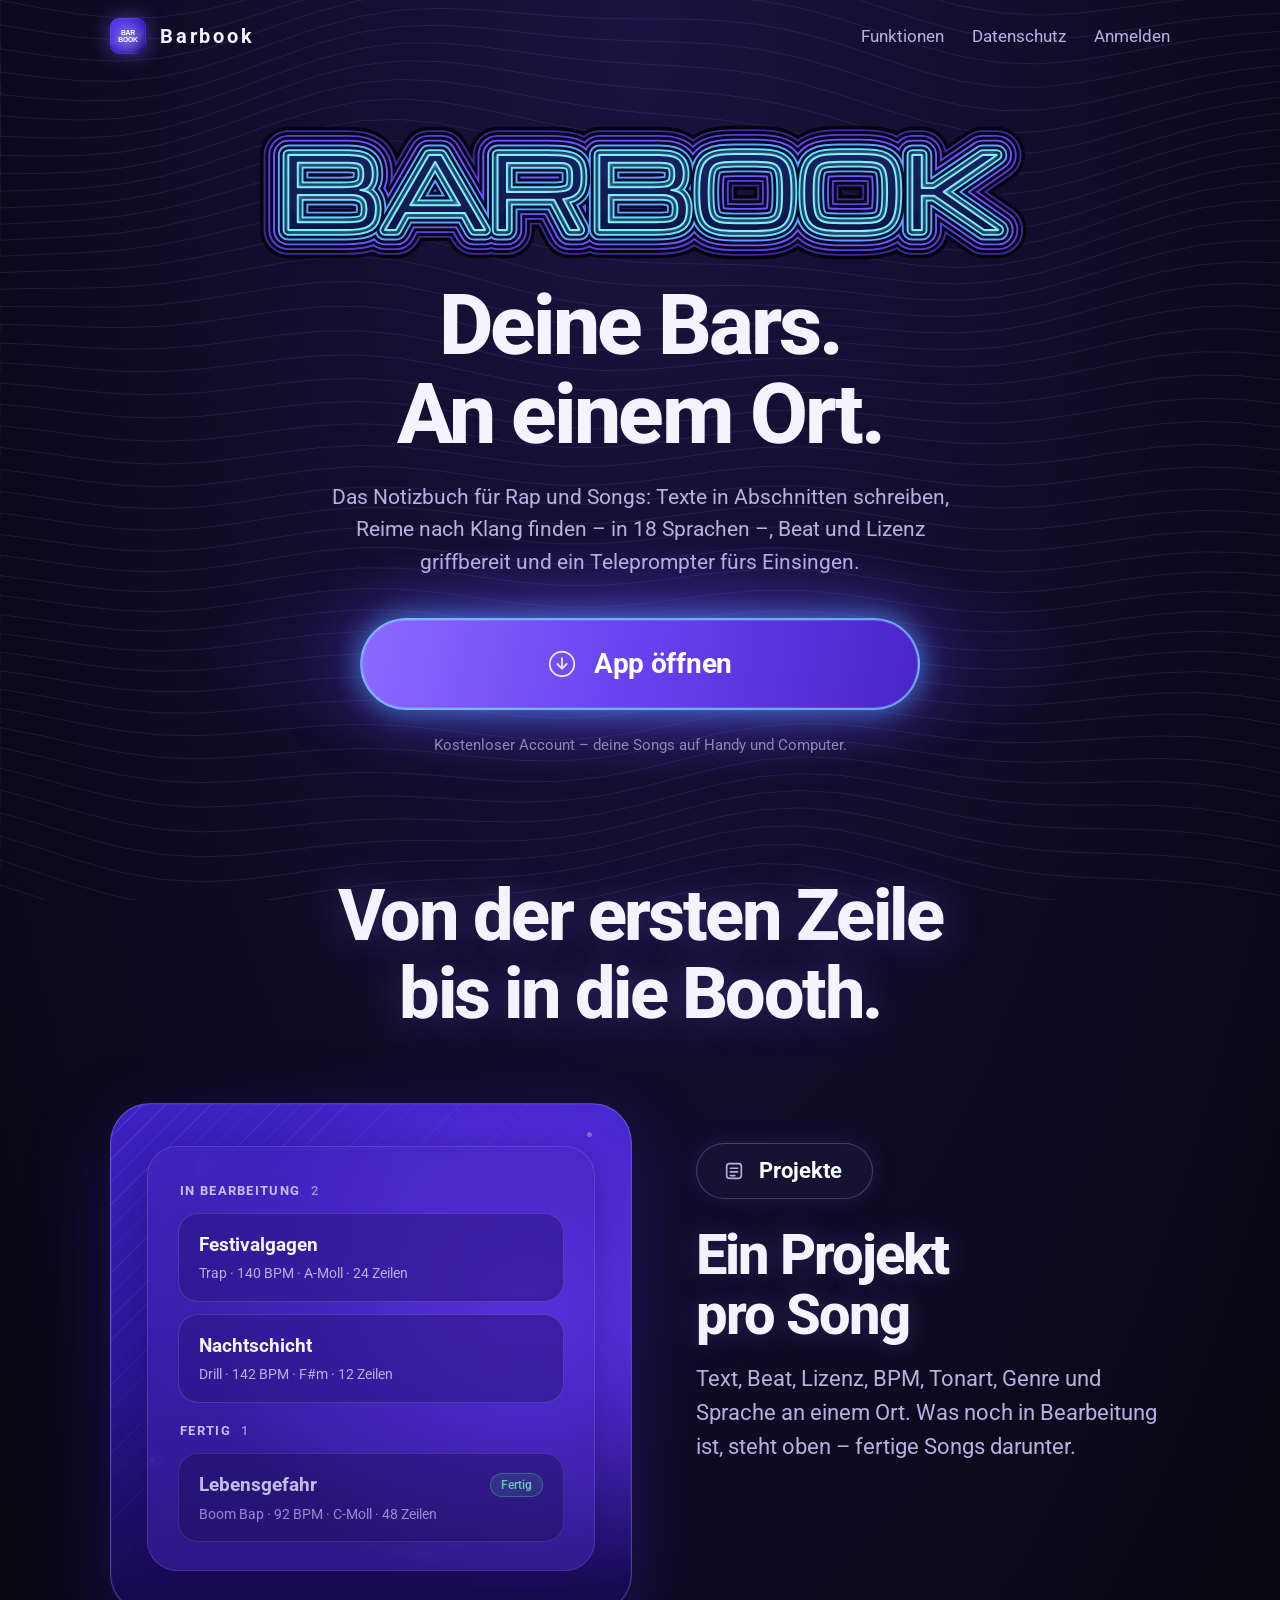
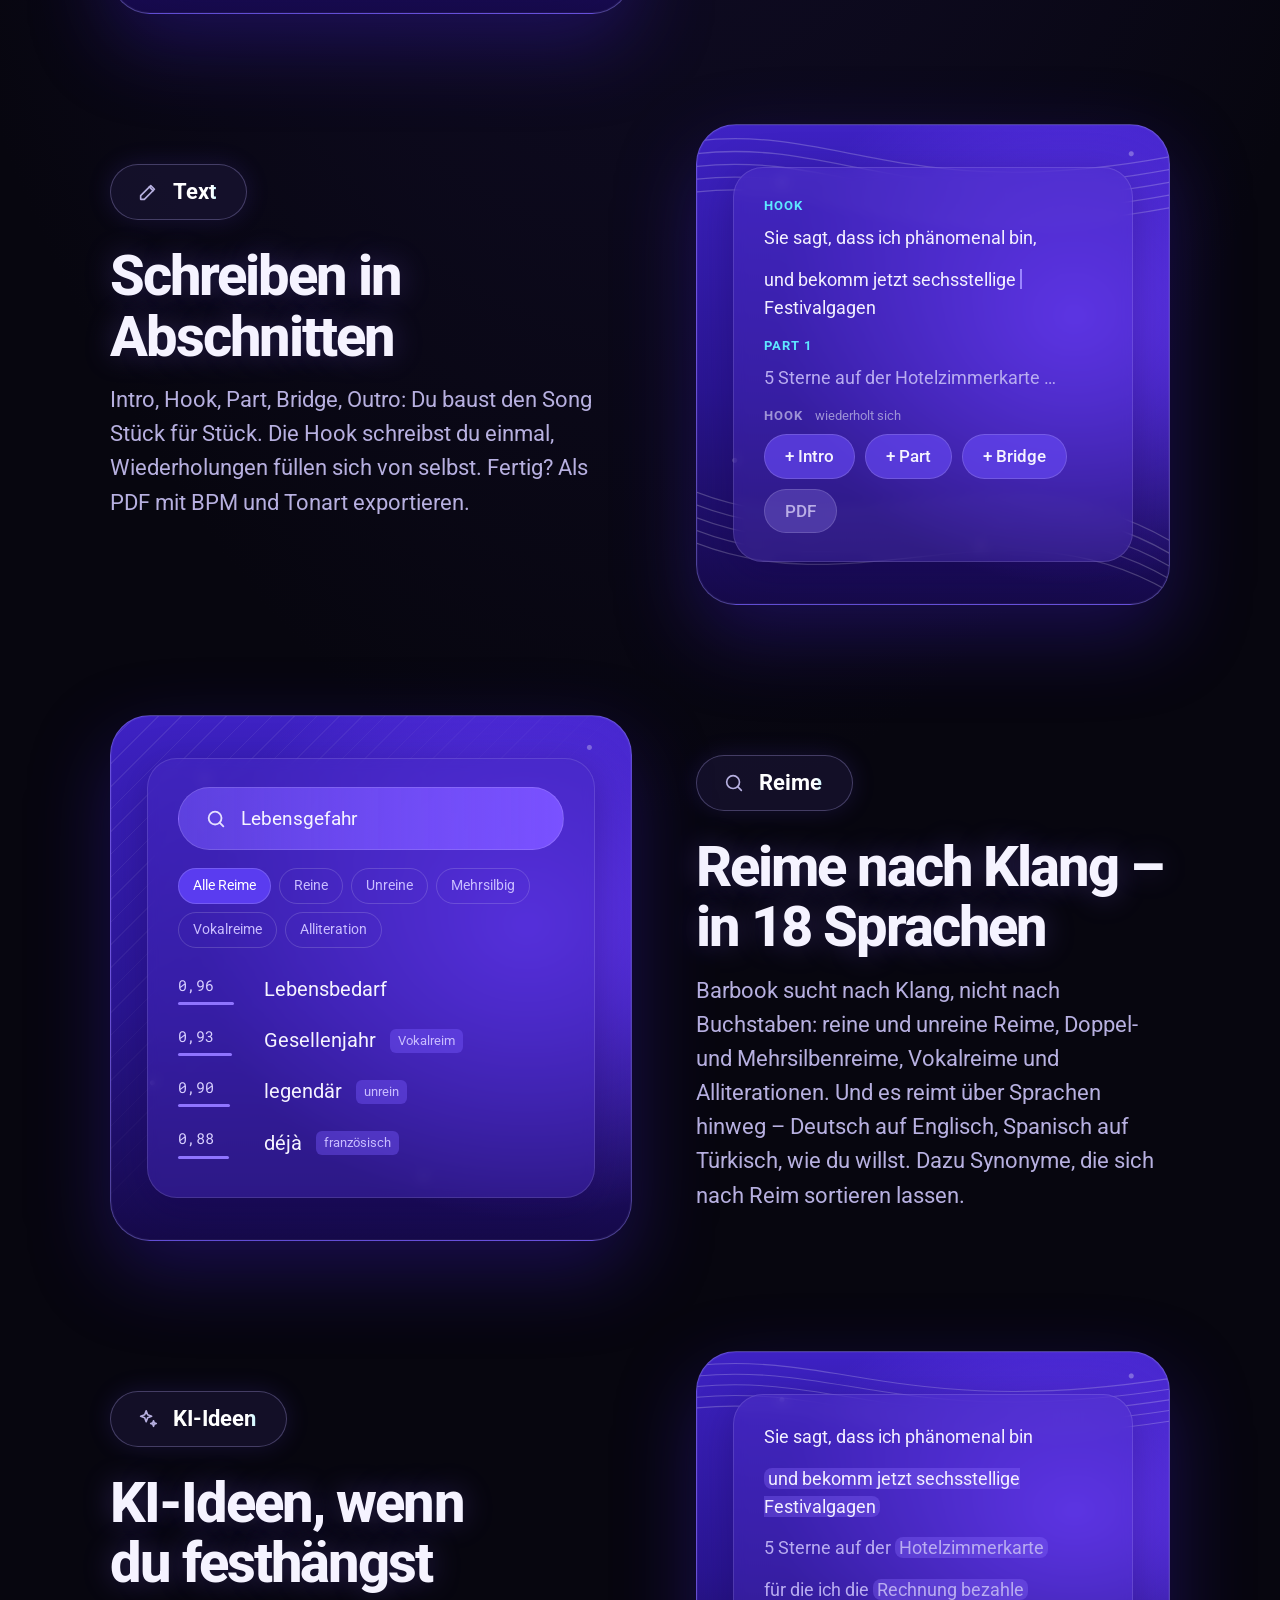
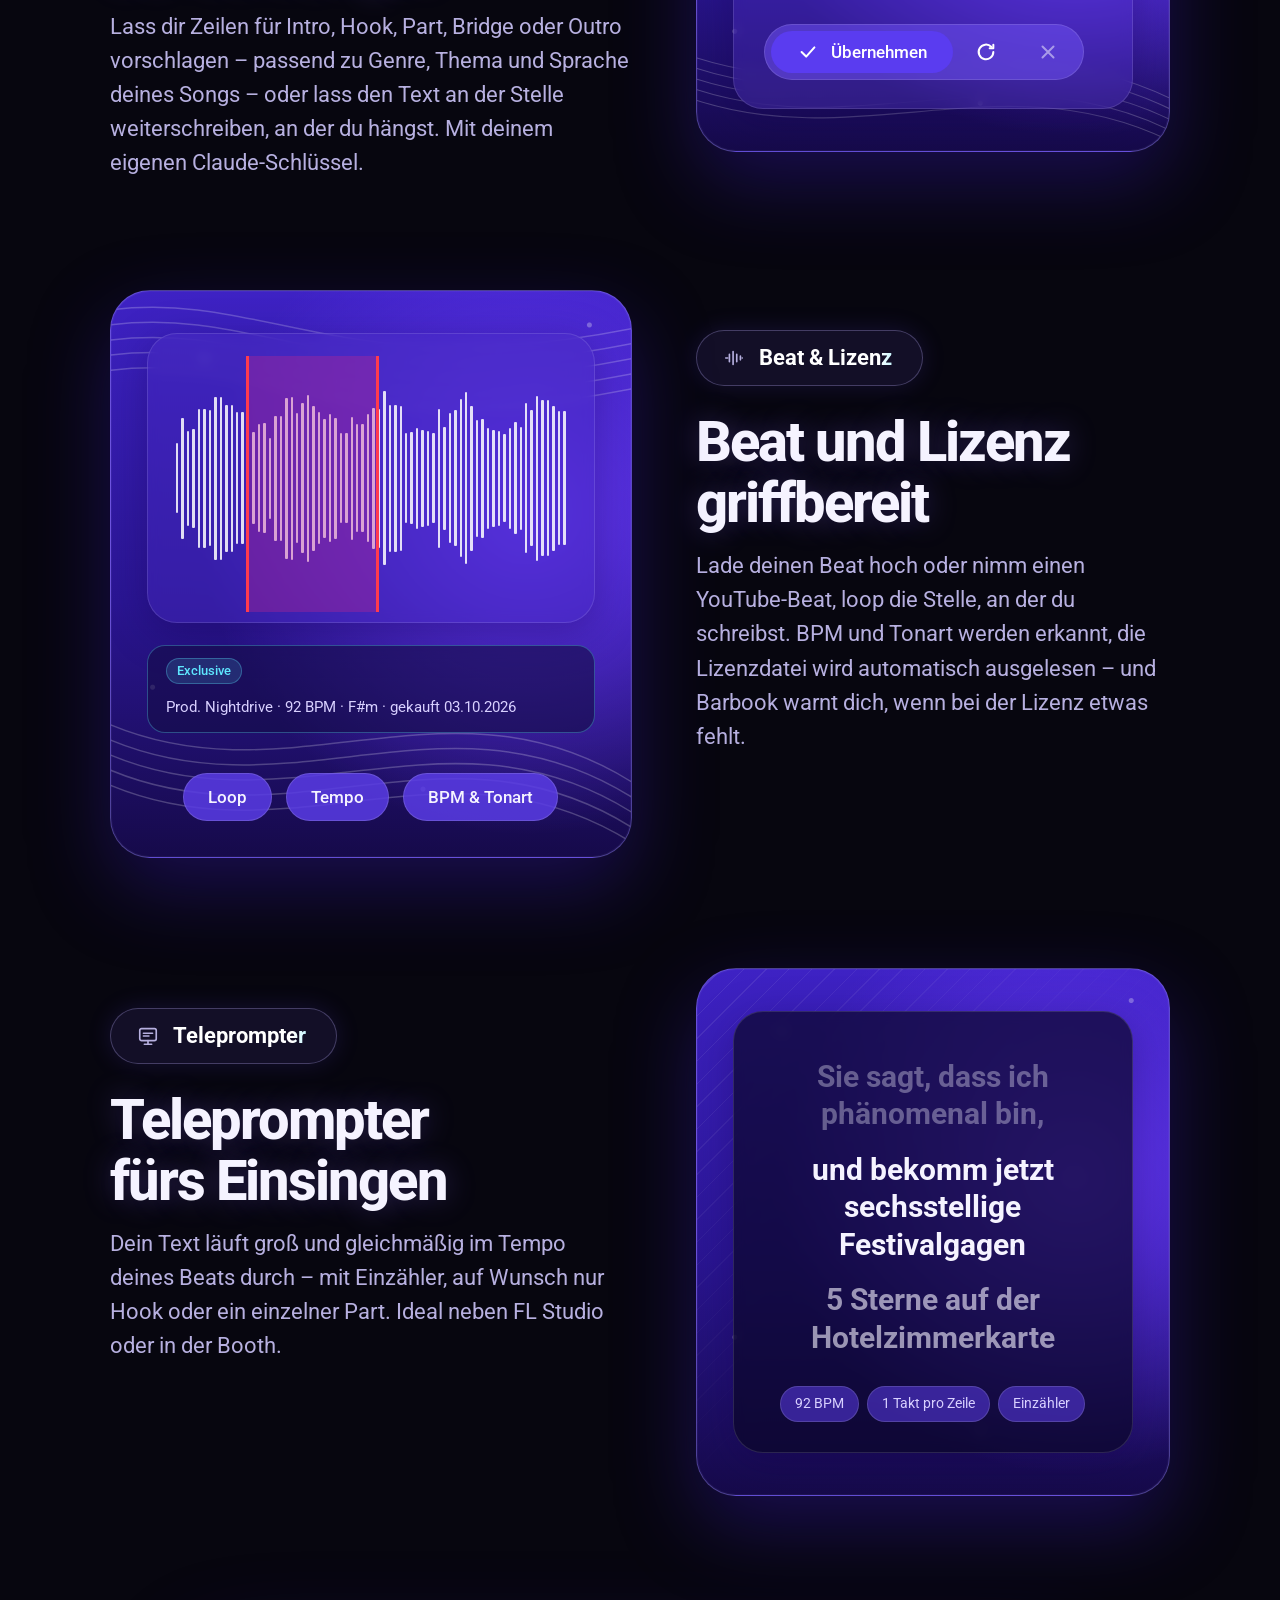
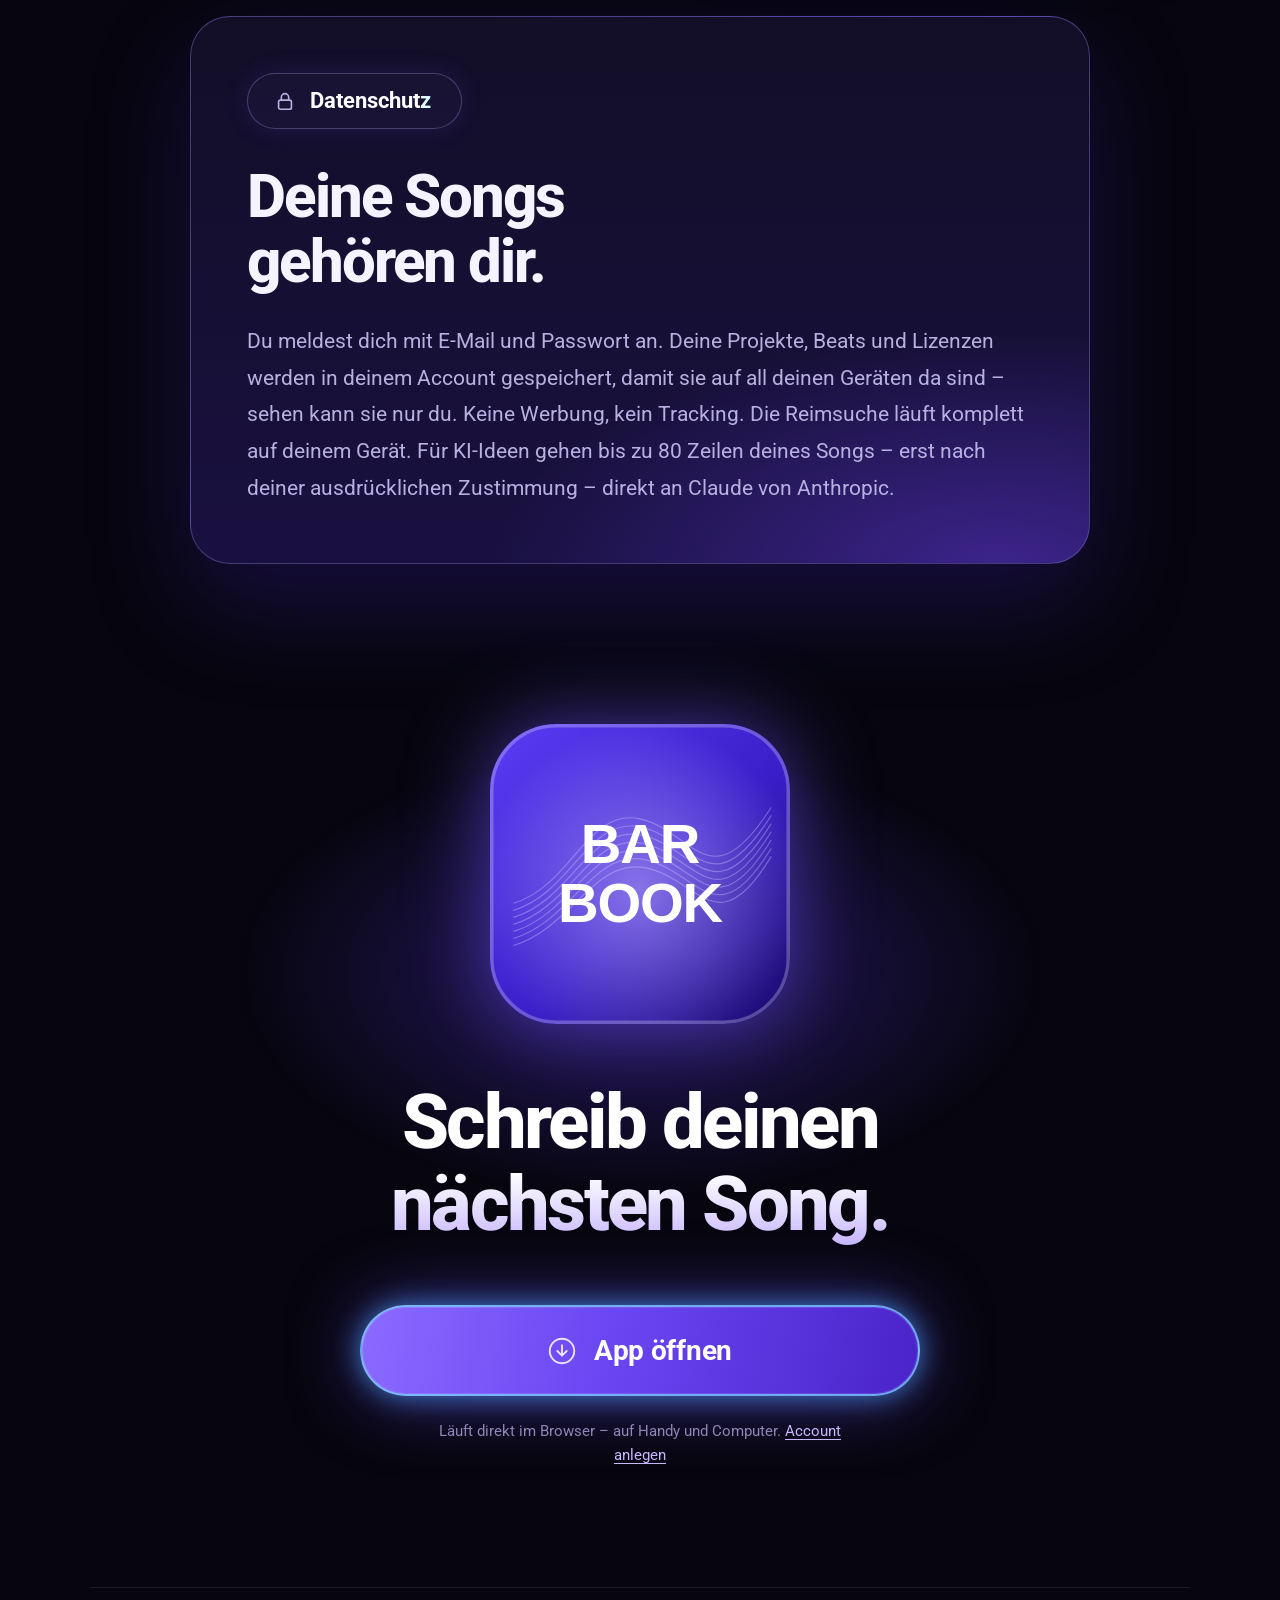
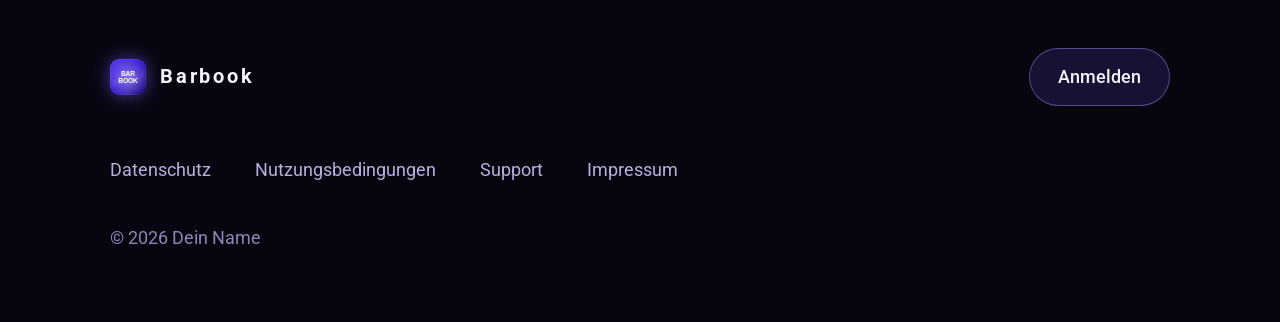
==== commit 112ab021: "Installable web app: manifest, icons and offline start Barbook can be added to the home screen and s" ====
--- a/index.html
+++ b/index.html
@@ -7,6 +7,12 @@
   <meta name="description" content="Barbook ist dein Notizbuch für Rap und Songs: Texte in Abschnitten schreiben, Reime nach Klang finden – in 18 Sprachen –, Beat und Lizenz griffbereit und ein Teleprompter fürs Einsingen.">
   <meta name="theme-color" content="#07060f">
   <link rel="icon" href="assets/icon.svg" type="image/svg+xml">
+  <link rel="manifest" href="manifest.webmanifest">
+  <link rel="apple-touch-icon" href="assets/apple-touch-icon.png">
+  <meta name="apple-mobile-web-app-capable" content="yes">
+  <meta name="mobile-web-app-capable" content="yes">
+  <meta name="apple-mobile-web-app-status-bar-style" content="black-translucent">
+  <meta name="apple-mobile-web-app-title" content="Barbook">
   <link rel="preconnect" href="https://fonts.googleapis.com">
   <link rel="preconnect" href="https://fonts.gstatic.com" crossorigin>
   <link href="https://fonts.googleapis.com/css2?family=Michroma&family=Roboto:wght@400;500;700;800&family=Roboto+Mono:wght@500&display=swap" rel="stylesheet">
@@ -229,5 +235,9 @@
   </footer>
 
   <script src="script.js"></script>
+  <script>
+    // installable app and offline start (only on a real web address, not from a file)
+    if ('serviceWorker' in navigator && /^https:|^http:\/\/localhost/.test(location.href)) navigator.serviceWorker.register('sw.js');
+  </script>
 </body>
 </html>
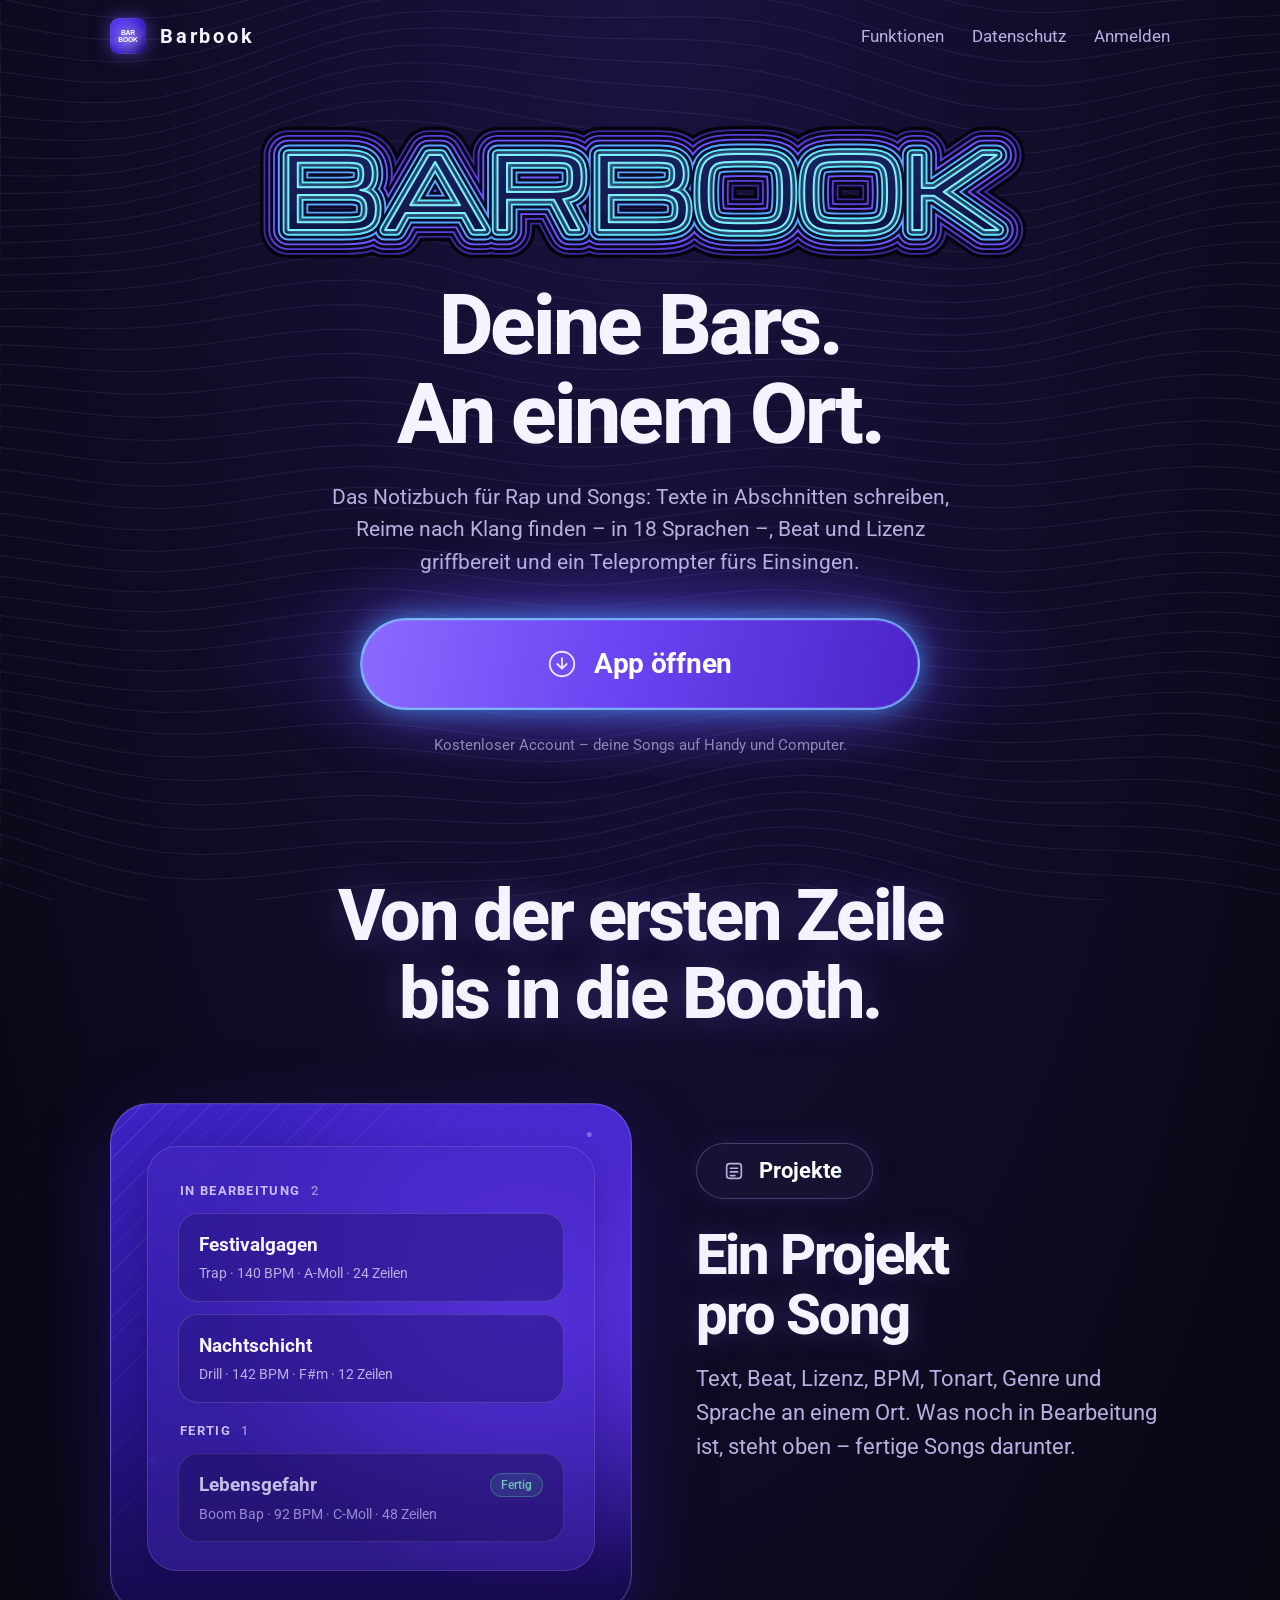
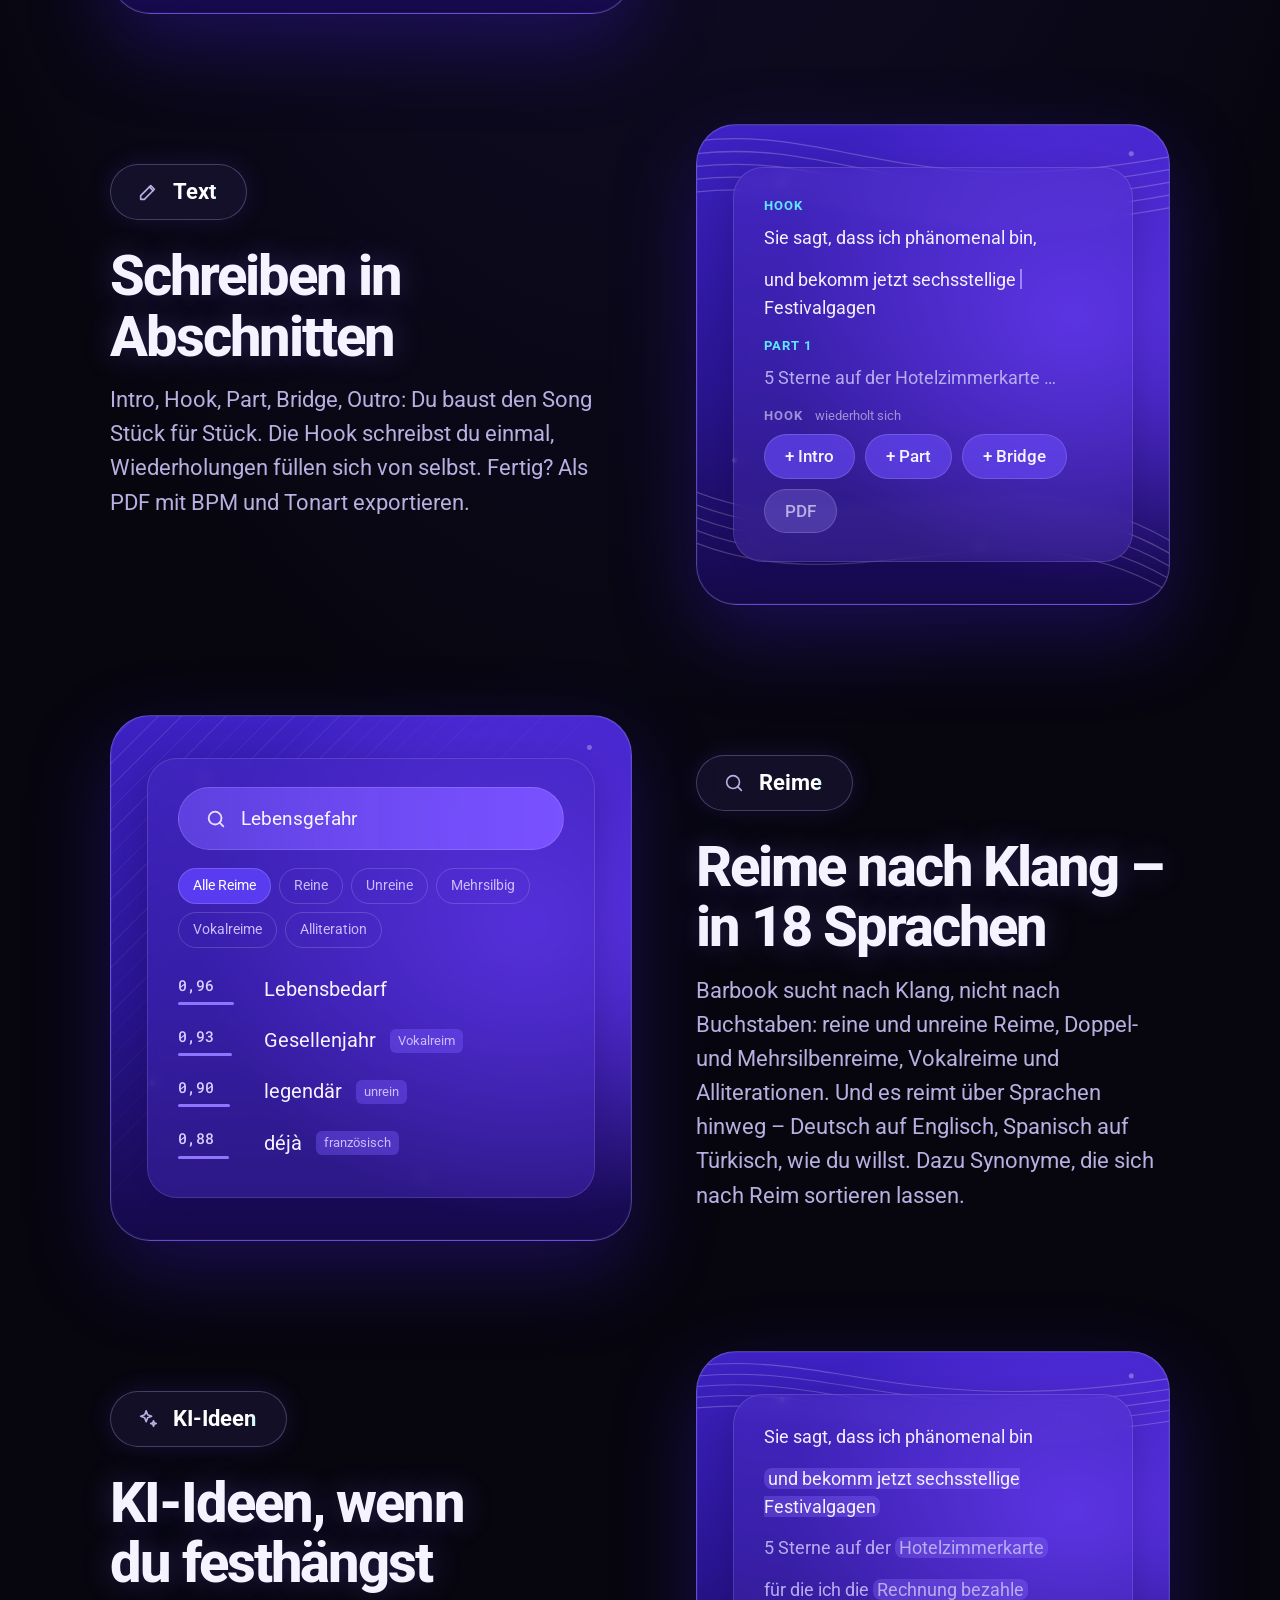
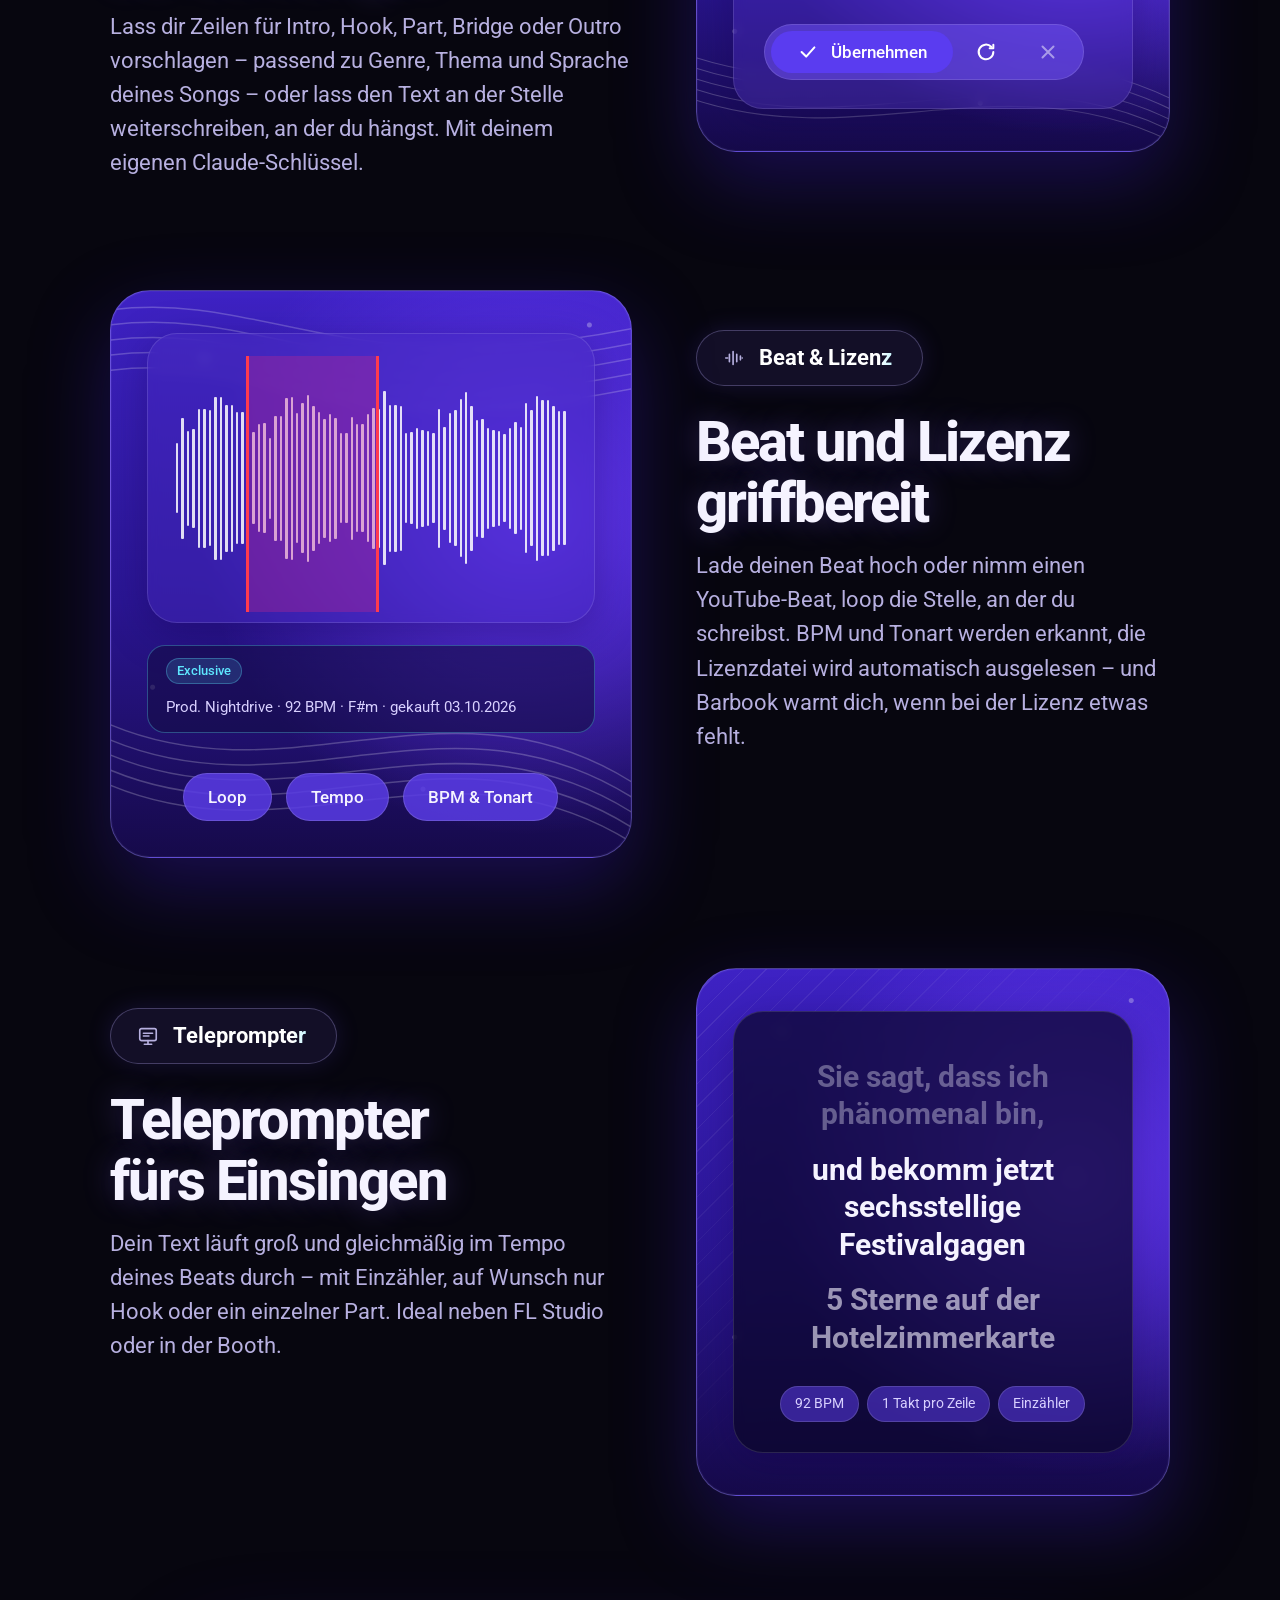
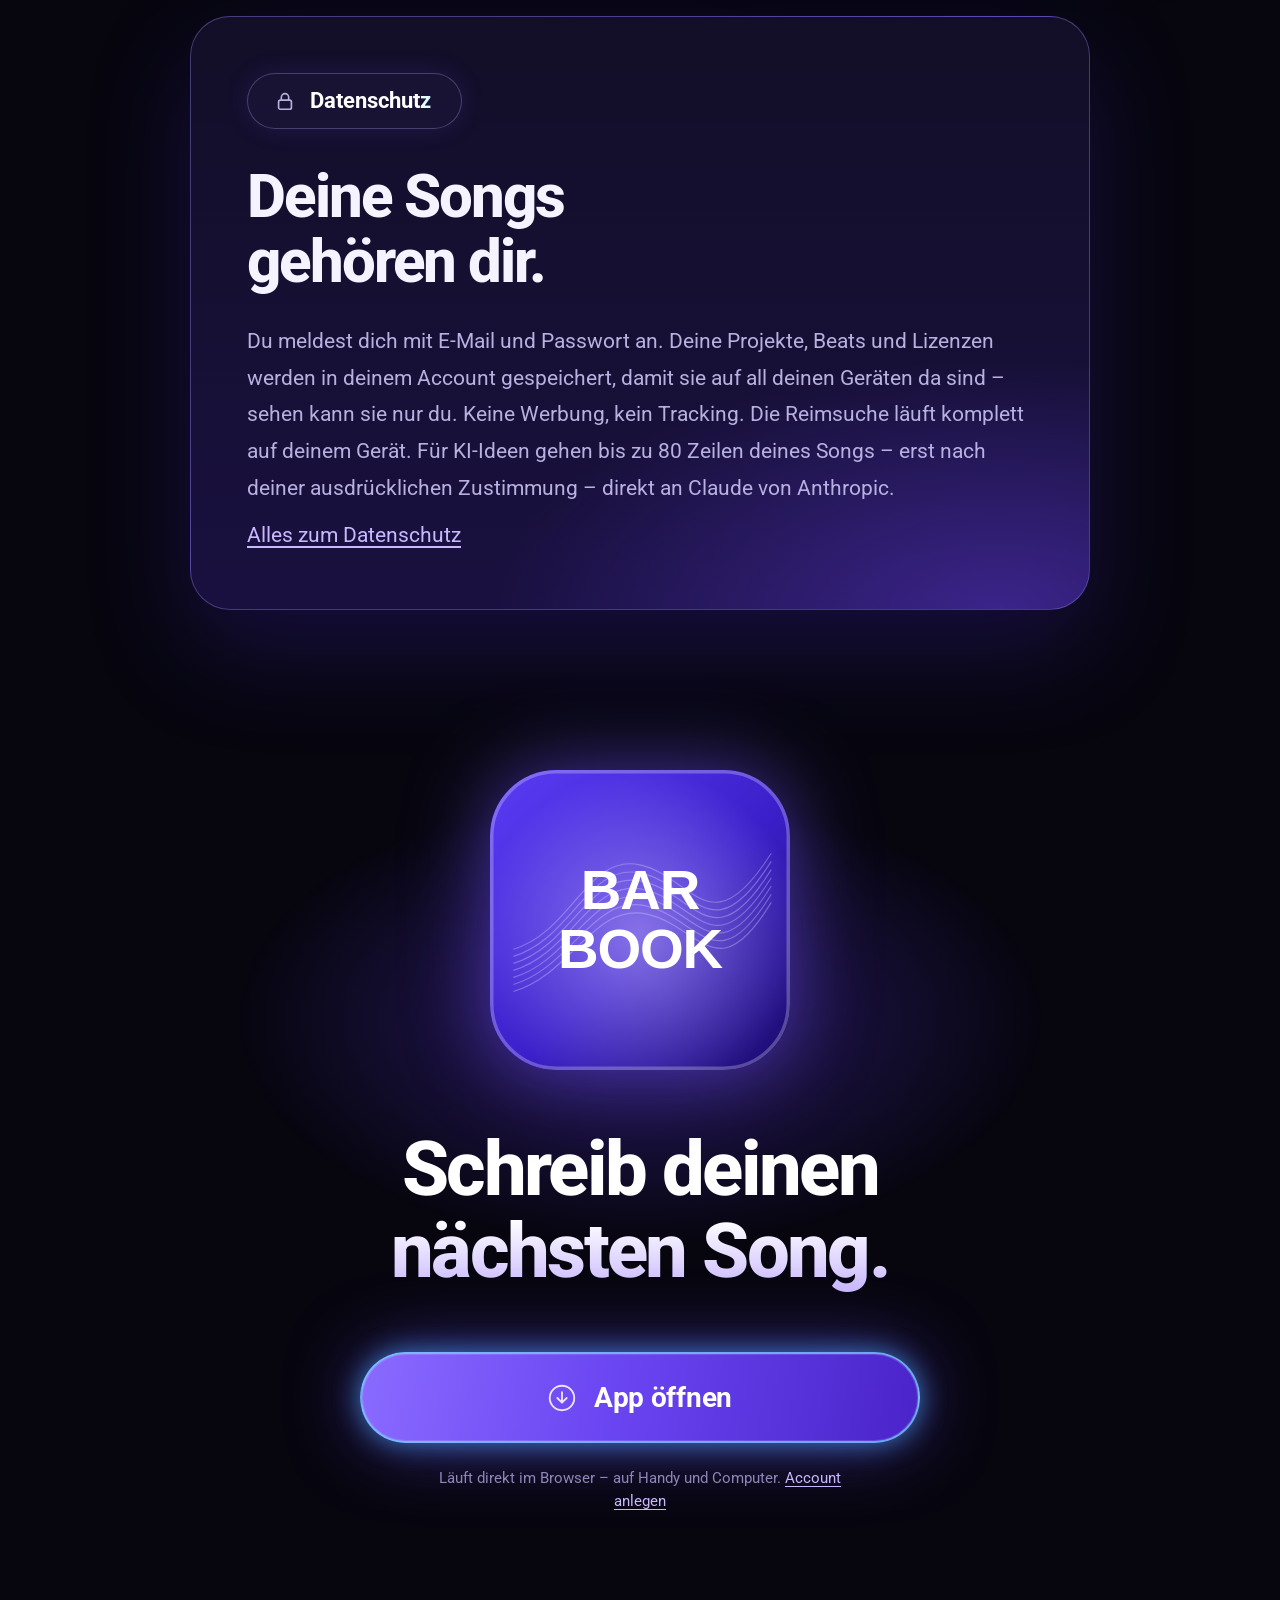
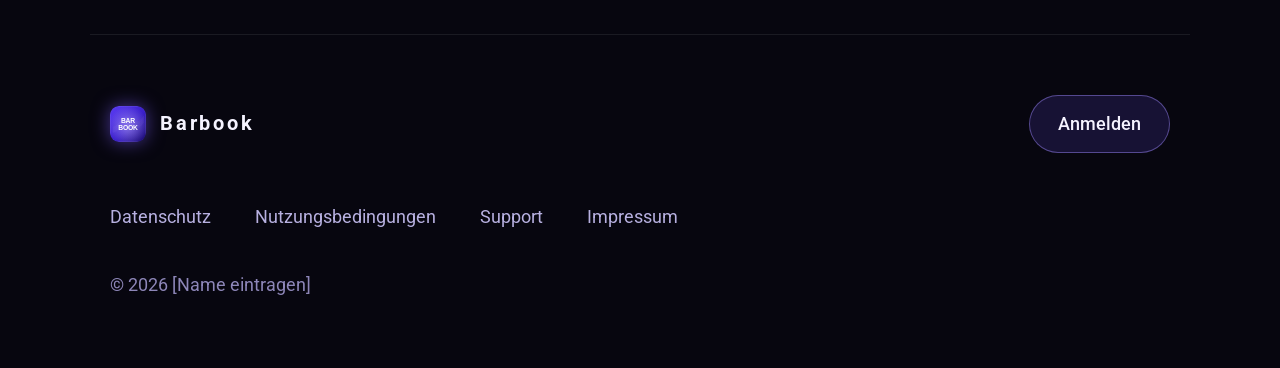
==== commit 990dc856: "Imprint, privacy policy, terms and support pages; fonts served locally instead of Google Fonts Co-Au" ====
--- a/index.html
+++ b/index.html
@@ -13,9 +13,7 @@
   <meta name="mobile-web-app-capable" content="yes">
   <meta name="apple-mobile-web-app-status-bar-style" content="black-translucent">
   <meta name="apple-mobile-web-app-title" content="Barbook">
-  <link rel="preconnect" href="https://fonts.googleapis.com">
-  <link rel="preconnect" href="https://fonts.gstatic.com" crossorigin>
-  <link href="https://fonts.googleapis.com/css2?family=Michroma&family=Roboto:wght@400;500;700;800&family=Roboto+Mono:wght@500&display=swap" rel="stylesheet">
+  <link rel="stylesheet" href="assets/fonts/fonts.css">
   <link rel="stylesheet" href="styles.css">
 </head>
 <body>
@@ -199,7 +197,7 @@
       <div class="privacy-card">
         <span class="pill"><svg viewBox="0 0 24 24" aria-hidden="true"><rect x="5" y="11" width="14" height="10" rx="2"/><path d="M8 11V8a4 4 0 0 1 8 0v3"/></svg><span class="shimmer">Datenschutz</span></span>
         <h2>Deine Songs<br>gehören dir.</h2>
-        <p>Du meldest dich mit E-Mail und Passwort an. Deine Projekte, Beats und Lizenzen werden in deinem Account gespeichert, damit sie auf all deinen Geräten da sind – sehen kann sie nur du. Keine Werbung, kein Tracking. Die Reimsuche läuft komplett auf deinem Gerät. Für KI-Ideen gehen bis zu 80 Zeilen deines Songs – erst nach deiner ausdrücklichen Zustimmung – direkt an Claude von Anthropic.</p>
+        <p>Du meldest dich mit E-Mail und Passwort an. Deine Projekte, Beats und Lizenzen werden in deinem Account gespeichert, damit sie auf all deinen Geräten da sind – sehen kann sie nur du. Keine Werbung, kein Tracking. Die Reimsuche läuft komplett auf deinem Gerät. Für KI-Ideen gehen bis zu 80 Zeilen deines Songs – erst nach deiner ausdrücklichen Zustimmung – direkt an Claude von Anthropic. <a class="privacy-more" href="datenschutz.html">Alles zum Datenschutz</a></p>
       </div>
     </section>
 
@@ -226,15 +224,16 @@
       <a class="cta-small" href="login.html">Anmelden</a>
     </div>
     <nav class="footer-links">
-      <a href="#datenschutz">Datenschutz</a>
-      <a href="#">Nutzungsbedingungen</a>
-      <a href="#support">Support</a>
-      <a href="#">Impressum</a>
+      <a href="datenschutz.html">Datenschutz</a>
+      <a href="nutzungsbedingungen.html">Nutzungsbedingungen</a>
+      <a href="support.html">Support</a>
+      <a href="impressum.html">Impressum</a>
     </nav>
-    <p class="copy">© 2026 Dein Name</p>
+    <p class="copy">© 2026 <span data-legal="name"></span></p>
   </footer>
 
   <script src="script.js"></script>
+  <script src="js/legal.js"></script>
   <script>
     // installable app and offline start (only on a real web address, not from a file)
     if ('serviceWorker' in navigator && /^https:|^http:\/\/localhost/.test(location.href)) navigator.serviceWorker.register('sw.js');
--- a/assets/fonts/fonts.css
+++ b/assets/fonts/fonts.css
@@ -0,0 +1,433 @@
+/* Roboto, Roboto Mono (Apache 2.0) and Michroma (OFL), served from this site instead of Google Fonts */
+/* latin-ext */
+@font-face {
+  font-family: 'Michroma';
+  font-style: normal;
+  font-weight: 400;
+  font-display: swap;
+  src: url(michroma-d62462a8.woff2) format('woff2');
+  unicode-range: U+0100-02BA, U+02BD-02C5, U+02C7-02CC, U+02CE-02D7, U+02DD-02FF, U+0304, U+0308, U+0329, U+1D00-1DBF, U+1E00-1E9F, U+1EF2-1EFF, U+2020, U+20A0-20AB, U+20AD-20C4, U+2113, U+2C60-2C7F, U+A720-A7FF;
+}
+/* latin */
+@font-face {
+  font-family: 'Michroma';
+  font-style: normal;
+  font-weight: 400;
+  font-display: swap;
+  src: url(michroma-bf05d944.woff2) format('woff2');
+  unicode-range: U+0000-00FF, U+0131, U+0152-0153, U+02BB-02BC, U+02C6, U+02DA, U+02DC, U+0304, U+0308, U+0329, U+2000-206F, U+20AC, U+2122, U+2191, U+2193, U+2212, U+2215, U+FEFF, U+FFFD;
+}
+/* cyrillic-ext */
+@font-face {
+  font-family: 'Roboto';
+  font-style: normal;
+  font-weight: 400;
+  font-stretch: 100%;
+  font-display: swap;
+  src: url(roboto-312d19f4.woff2) format('woff2');
+  unicode-range: U+0460-052F, U+1C80-1C8A, U+20B4, U+2DE0-2DFF, U+A640-A69F, U+FE2E-FE2F;
+}
+/* cyrillic */
+@font-face {
+  font-family: 'Roboto';
+  font-style: normal;
+  font-weight: 400;
+  font-stretch: 100%;
+  font-display: swap;
+  src: url(roboto-6d4c1d74.woff2) format('woff2');
+  unicode-range: U+0301, U+0400-045F, U+0490-0491, U+04B0-04B1, U+2116;
+}
+/* greek-ext */
+@font-face {
+  font-family: 'Roboto';
+  font-style: normal;
+  font-weight: 400;
+  font-stretch: 100%;
+  font-display: swap;
+  src: url(roboto-8c9a50ab.woff2) format('woff2');
+  unicode-range: U+1F00-1FFF;
+}
+/* greek */
+@font-face {
+  font-family: 'Roboto';
+  font-style: normal;
+  font-weight: 400;
+  font-stretch: 100%;
+  font-display: swap;
+  src: url(roboto-3df17f0b.woff2) format('woff2');
+  unicode-range: U+0370-0377, U+037A-037F, U+0384-038A, U+038C, U+038E-03A1, U+03A3-03FF;
+}
+/* math */
+@font-face {
+  font-family: 'Roboto';
+  font-style: normal;
+  font-weight: 400;
+  font-stretch: 100%;
+  font-display: swap;
+  src: url(roboto-91fad9c8.woff2) format('woff2');
+  unicode-range: U+0302-0303, U+0305, U+0307-0308, U+0310, U+0312, U+0315, U+031A, U+0326-0327, U+032C, U+032F-0330, U+0332-0333, U+0338, U+033A, U+0346, U+034D, U+0391-03A1, U+03A3-03A9, U+03B1-03C9, U+03D1, U+03D5-03D6, U+03F0-03F1, U+03F4-03F5, U+2016-2017, U+2034-2038, U+203C, U+2040, U+2043, U+2047, U+2050, U+2057, U+205F, U+2070-2071, U+2074-209F, U+20D0-20DC, U+20E1, U+20E5-20EF, U+2100-2112, U+2114-2115, U+2117-2121, U+2123-214F, U+2190, U+2192, U+2194-21AE, U+21B0-21E5, U+21F1-21F2, U+21F4-2211, U+2213-2214, U+2216-22FF, U+2308-230B, U+2310, U+2319, U+231C-2321, U+2336-237A, U+237C, U+2395, U+239B-23B7, U+23D0, U+23DC-23E1, U+2474-2475, U+25AF, U+25B3, U+25B7, U+25BD, U+25C1, U+25CA, U+25CC, U+25FB, U+266D-266F, U+27C0-27FF, U+2900-2AFF, U+2B0E-2B11, U+2B30-2B4C, U+2BFE, U+3030, U+FF5B, U+FF5D, U+1D400-1D7FF, U+1EE00-1EEFF;
+}
+/* symbols */
+@font-face {
+  font-family: 'Roboto';
+  font-style: normal;
+  font-weight: 400;
+  font-stretch: 100%;
+  font-display: swap;
+  src: url(roboto-12c74669.woff2) format('woff2');
+  unicode-range: U+0001-000C, U+000E-001F, U+007F-009F, U+20DD-20E0, U+20E2-20E4, U+2150-218F, U+2190, U+2192, U+2194-2199, U+21AF, U+21E6-21F0, U+21F3, U+2218-2219, U+2299, U+22C4-22C6, U+2300-243F, U+2440-244A, U+2460-24FF, U+25A0-27BF, U+2800-28FF, U+2921-2922, U+2981, U+29BF, U+29EB, U+2B00-2BFF, U+4DC0-4DFF, U+FFF9-FFFB, U+10140-1018E, U+10190-1019C, U+101A0, U+101D0-101FD, U+102E0-102FB, U+10E60-10E7E, U+1D2C0-1D2D3, U+1D2E0-1D37F, U+1F000-1F0FF, U+1F100-1F1AE, U+1F1E6-1F1FF, U+1F30D-1F30F, U+1F315, U+1F31C, U+1F31E, U+1F320-1F32C, U+1F336, U+1F378, U+1F37D, U+1F382, U+1F393-1F39F, U+1F3A7-1F3A8, U+1F3AC-1F3AF, U+1F3C2, U+1F3C4-1F3C6, U+1F3CA-1F3CE, U+1F3D4-1F3E0, U+1F3ED, U+1F3F1-1F3F3, U+1F3F5-1F3F7, U+1F408, U+1F415, U+1F41F, U+1F426, U+1F43F, U+1F441-1F442, U+1F444, U+1F446-1F449, U+1F44C-1F44E, U+1F453, U+1F46A, U+1F47D, U+1F4A3, U+1F4B0, U+1F4B3, U+1F4B9, U+1F4BB, U+1F4BF, U+1F4C8-1F4CB, U+1F4D6, U+1F4DA, U+1F4DF, U+1F4E3-1F4E6, U+1F4EA-1F4ED, U+1F4F7, U+1F4F9-1F4FB, U+1F4FD-1F4FE, U+1F503, U+1F507-1F50B, U+1F50D, U+1F512-1F513, U+1F53E-1F54A, U+1F54F-1F5FA, U+1F610, U+1F650-1F67F, U+1F687, U+1F68D, U+1F691, U+1F694, U+1F698, U+1F6AD, U+1F6B2, U+1F6B9-1F6BA, U+1F6BC, U+1F6C6-1F6CF, U+1F6D3-1F6D7, U+1F6E0-1F6EA, U+1F6F0-1F6F3, U+1F6F7-1F6FC, U+1F700-1F80B, U+1F810-1F847, U+1F850-1F859, U+1F860-1F887, U+1F890-1F8AD, U+1F8B0-1F8BB, U+1F8C0-1F8C1, U+1F8D0-1F8D8, U+1F900-1F90B, U+1F93B, U+1F946, U+1F984, U+1F996, U+1F9E9, U+1FA00-1FA6F, U+1FA70-1FA7C, U+1FA80-1FAC6, U+1FAC8, U+1FACC-1FADD, U+1FADF-1FAEB, U+1FAEF-1FAFA, U+1FB00-1FBFF;
+}
+/* vietnamese */
+@font-face {
+  font-family: 'Roboto';
+  font-style: normal;
+  font-weight: 400;
+  font-stretch: 100%;
+  font-display: swap;
+  src: url(roboto-da921208.woff2) format('woff2');
+  unicode-range: U+0102-0103, U+0110-0111, U+0128-0129, U+0168-0169, U+01A0-01A1, U+01AF-01B0, U+0300-0301, U+0303-0304, U+0308-0309, U+0323, U+0329, U+1EA0-1EF9, U+20AB;
+}
+/* latin-ext */
+@font-face {
+  font-family: 'Roboto';
+  font-style: normal;
+  font-weight: 400;
+  font-stretch: 100%;
+  font-display: swap;
+  src: url(roboto-0fb06be4.woff2) format('woff2');
+  unicode-range: U+0100-02BA, U+02BD-02C5, U+02C7-02CC, U+02CE-02D7, U+02DD-02FF, U+0304, U+0308, U+0329, U+1D00-1DBF, U+1E00-1E9F, U+1EF2-1EFF, U+2020, U+20A0-20AB, U+20AD-20C4, U+2113, U+2C60-2C7F, U+A720-A7FF;
+}
+/* latin */
+@font-face {
+  font-family: 'Roboto';
+  font-style: normal;
+  font-weight: 400;
+  font-stretch: 100%;
+  font-display: swap;
+  src: url(roboto-cb43c055.woff2) format('woff2');
+  unicode-range: U+0000-00FF, U+0131, U+0152-0153, U+02BB-02BC, U+02C6, U+02DA, U+02DC, U+0304, U+0308, U+0329, U+2000-206F, U+20AC, U+2122, U+2191, U+2193, U+2212, U+2215, U+FEFF, U+FFFD;
+}
+/* cyrillic-ext */
+@font-face {
+  font-family: 'Roboto';
+  font-style: normal;
+  font-weight: 500;
+  font-stretch: 100%;
+  font-display: swap;
+  src: url(roboto-312d19f4.woff2) format('woff2');
+  unicode-range: U+0460-052F, U+1C80-1C8A, U+20B4, U+2DE0-2DFF, U+A640-A69F, U+FE2E-FE2F;
+}
+/* cyrillic */
+@font-face {
+  font-family: 'Roboto';
+  font-style: normal;
+  font-weight: 500;
+  font-stretch: 100%;
+  font-display: swap;
+  src: url(roboto-6d4c1d74.woff2) format('woff2');
+  unicode-range: U+0301, U+0400-045F, U+0490-0491, U+04B0-04B1, U+2116;
+}
+/* greek-ext */
+@font-face {
+  font-family: 'Roboto';
+  font-style: normal;
+  font-weight: 500;
+  font-stretch: 100%;
+  font-display: swap;
+  src: url(roboto-8c9a50ab.woff2) format('woff2');
+  unicode-range: U+1F00-1FFF;
+}
+/* greek */
+@font-face {
+  font-family: 'Roboto';
+  font-style: normal;
+  font-weight: 500;
+  font-stretch: 100%;
+  font-display: swap;
+  src: url(roboto-3df17f0b.woff2) format('woff2');
+  unicode-range: U+0370-0377, U+037A-037F, U+0384-038A, U+038C, U+038E-03A1, U+03A3-03FF;
+}
+/* math */
+@font-face {
+  font-family: 'Roboto';
+  font-style: normal;
+  font-weight: 500;
+  font-stretch: 100%;
+  font-display: swap;
+  src: url(roboto-91fad9c8.woff2) format('woff2');
+  unicode-range: U+0302-0303, U+0305, U+0307-0308, U+0310, U+0312, U+0315, U+031A, U+0326-0327, U+032C, U+032F-0330, U+0332-0333, U+0338, U+033A, U+0346, U+034D, U+0391-03A1, U+03A3-03A9, U+03B1-03C9, U+03D1, U+03D5-03D6, U+03F0-03F1, U+03F4-03F5, U+2016-2017, U+2034-2038, U+203C, U+2040, U+2043, U+2047, U+2050, U+2057, U+205F, U+2070-2071, U+2074-209F, U+20D0-20DC, U+20E1, U+20E5-20EF, U+2100-2112, U+2114-2115, U+2117-2121, U+2123-214F, U+2190, U+2192, U+2194-21AE, U+21B0-21E5, U+21F1-21F2, U+21F4-2211, U+2213-2214, U+2216-22FF, U+2308-230B, U+2310, U+2319, U+231C-2321, U+2336-237A, U+237C, U+2395, U+239B-23B7, U+23D0, U+23DC-23E1, U+2474-2475, U+25AF, U+25B3, U+25B7, U+25BD, U+25C1, U+25CA, U+25CC, U+25FB, U+266D-266F, U+27C0-27FF, U+2900-2AFF, U+2B0E-2B11, U+2B30-2B4C, U+2BFE, U+3030, U+FF5B, U+FF5D, U+1D400-1D7FF, U+1EE00-1EEFF;
+}
+/* symbols */
+@font-face {
+  font-family: 'Roboto';
+  font-style: normal;
+  font-weight: 500;
+  font-stretch: 100%;
+  font-display: swap;
+  src: url(roboto-12c74669.woff2) format('woff2');
+  unicode-range: U+0001-000C, U+000E-001F, U+007F-009F, U+20DD-20E0, U+20E2-20E4, U+2150-218F, U+2190, U+2192, U+2194-2199, U+21AF, U+21E6-21F0, U+21F3, U+2218-2219, U+2299, U+22C4-22C6, U+2300-243F, U+2440-244A, U+2460-24FF, U+25A0-27BF, U+2800-28FF, U+2921-2922, U+2981, U+29BF, U+29EB, U+2B00-2BFF, U+4DC0-4DFF, U+FFF9-FFFB, U+10140-1018E, U+10190-1019C, U+101A0, U+101D0-101FD, U+102E0-102FB, U+10E60-10E7E, U+1D2C0-1D2D3, U+1D2E0-1D37F, U+1F000-1F0FF, U+1F100-1F1AE, U+1F1E6-1F1FF, U+1F30D-1F30F, U+1F315, U+1F31C, U+1F31E, U+1F320-1F32C, U+1F336, U+1F378, U+1F37D, U+1F382, U+1F393-1F39F, U+1F3A7-1F3A8, U+1F3AC-1F3AF, U+1F3C2, U+1F3C4-1F3C6, U+1F3CA-1F3CE, U+1F3D4-1F3E0, U+1F3ED, U+1F3F1-1F3F3, U+1F3F5-1F3F7, U+1F408, U+1F415, U+1F41F, U+1F426, U+1F43F, U+1F441-1F442, U+1F444, U+1F446-1F449, U+1F44C-1F44E, U+1F453, U+1F46A, U+1F47D, U+1F4A3, U+1F4B0, U+1F4B3, U+1F4B9, U+1F4BB, U+1F4BF, U+1F4C8-1F4CB, U+1F4D6, U+1F4DA, U+1F4DF, U+1F4E3-1F4E6, U+1F4EA-1F4ED, U+1F4F7, U+1F4F9-1F4FB, U+1F4FD-1F4FE, U+1F503, U+1F507-1F50B, U+1F50D, U+1F512-1F513, U+1F53E-1F54A, U+1F54F-1F5FA, U+1F610, U+1F650-1F67F, U+1F687, U+1F68D, U+1F691, U+1F694, U+1F698, U+1F6AD, U+1F6B2, U+1F6B9-1F6BA, U+1F6BC, U+1F6C6-1F6CF, U+1F6D3-1F6D7, U+1F6E0-1F6EA, U+1F6F0-1F6F3, U+1F6F7-1F6FC, U+1F700-1F80B, U+1F810-1F847, U+1F850-1F859, U+1F860-1F887, U+1F890-1F8AD, U+1F8B0-1F8BB, U+1F8C0-1F8C1, U+1F8D0-1F8D8, U+1F900-1F90B, U+1F93B, U+1F946, U+1F984, U+1F996, U+1F9E9, U+1FA00-1FA6F, U+1FA70-1FA7C, U+1FA80-1FAC6, U+1FAC8, U+1FACC-1FADD, U+1FADF-1FAEB, U+1FAEF-1FAFA, U+1FB00-1FBFF;
+}
+/* vietnamese */
+@font-face {
+  font-family: 'Roboto';
+  font-style: normal;
+  font-weight: 500;
+  font-stretch: 100%;
+  font-display: swap;
+  src: url(roboto-da921208.woff2) format('woff2');
+  unicode-range: U+0102-0103, U+0110-0111, U+0128-0129, U+0168-0169, U+01A0-01A1, U+01AF-01B0, U+0300-0301, U+0303-0304, U+0308-0309, U+0323, U+0329, U+1EA0-1EF9, U+20AB;
+}
+/* latin-ext */
+@font-face {
+  font-family: 'Roboto';
+  font-style: normal;
+  font-weight: 500;
+  font-stretch: 100%;
+  font-display: swap;
+  src: url(roboto-0fb06be4.woff2) format('woff2');
+  unicode-range: U+0100-02BA, U+02BD-02C5, U+02C7-02CC, U+02CE-02D7, U+02DD-02FF, U+0304, U+0308, U+0329, U+1D00-1DBF, U+1E00-1E9F, U+1EF2-1EFF, U+2020, U+20A0-20AB, U+20AD-20C4, U+2113, U+2C60-2C7F, U+A720-A7FF;
+}
+/* latin */
+@font-face {
+  font-family: 'Roboto';
+  font-style: normal;
+  font-weight: 500;
+  font-stretch: 100%;
+  font-display: swap;
+  src: url(roboto-cb43c055.woff2) format('woff2');
+  unicode-range: U+0000-00FF, U+0131, U+0152-0153, U+02BB-02BC, U+02C6, U+02DA, U+02DC, U+0304, U+0308, U+0329, U+2000-206F, U+20AC, U+2122, U+2191, U+2193, U+2212, U+2215, U+FEFF, U+FFFD;
+}
+/* cyrillic-ext */
+@font-face {
+  font-family: 'Roboto';
+  font-style: normal;
+  font-weight: 700;
+  font-stretch: 100%;
+  font-display: swap;
+  src: url(roboto-312d19f4.woff2) format('woff2');
+  unicode-range: U+0460-052F, U+1C80-1C8A, U+20B4, U+2DE0-2DFF, U+A640-A69F, U+FE2E-FE2F;
+}
+/* cyrillic */
+@font-face {
+  font-family: 'Roboto';
+  font-style: normal;
+  font-weight: 700;
+  font-stretch: 100%;
+  font-display: swap;
+  src: url(roboto-6d4c1d74.woff2) format('woff2');
+  unicode-range: U+0301, U+0400-045F, U+0490-0491, U+04B0-04B1, U+2116;
+}
+/* greek-ext */
+@font-face {
+  font-family: 'Roboto';
+  font-style: normal;
+  font-weight: 700;
+  font-stretch: 100%;
+  font-display: swap;
+  src: url(roboto-8c9a50ab.woff2) format('woff2');
+  unicode-range: U+1F00-1FFF;
+}
+/* greek */
+@font-face {
+  font-family: 'Roboto';
+  font-style: normal;
+  font-weight: 700;
+  font-stretch: 100%;
+  font-display: swap;
+  src: url(roboto-3df17f0b.woff2) format('woff2');
+  unicode-range: U+0370-0377, U+037A-037F, U+0384-038A, U+038C, U+038E-03A1, U+03A3-03FF;
+}
+/* math */
+@font-face {
+  font-family: 'Roboto';
+  font-style: normal;
+  font-weight: 700;
+  font-stretch: 100%;
+  font-display: swap;
+  src: url(roboto-91fad9c8.woff2) format('woff2');
+  unicode-range: U+0302-0303, U+0305, U+0307-0308, U+0310, U+0312, U+0315, U+031A, U+0326-0327, U+032C, U+032F-0330, U+0332-0333, U+0338, U+033A, U+0346, U+034D, U+0391-03A1, U+03A3-03A9, U+03B1-03C9, U+03D1, U+03D5-03D6, U+03F0-03F1, U+03F4-03F5, U+2016-2017, U+2034-2038, U+203C, U+2040, U+2043, U+2047, U+2050, U+2057, U+205F, U+2070-2071, U+2074-209F, U+20D0-20DC, U+20E1, U+20E5-20EF, U+2100-2112, U+2114-2115, U+2117-2121, U+2123-214F, U+2190, U+2192, U+2194-21AE, U+21B0-21E5, U+21F1-21F2, U+21F4-2211, U+2213-2214, U+2216-22FF, U+2308-230B, U+2310, U+2319, U+231C-2321, U+2336-237A, U+237C, U+2395, U+239B-23B7, U+23D0, U+23DC-23E1, U+2474-2475, U+25AF, U+25B3, U+25B7, U+25BD, U+25C1, U+25CA, U+25CC, U+25FB, U+266D-266F, U+27C0-27FF, U+2900-2AFF, U+2B0E-2B11, U+2B30-2B4C, U+2BFE, U+3030, U+FF5B, U+FF5D, U+1D400-1D7FF, U+1EE00-1EEFF;
+}
+/* symbols */
+@font-face {
+  font-family: 'Roboto';
+  font-style: normal;
+  font-weight: 700;
+  font-stretch: 100%;
+  font-display: swap;
+  src: url(roboto-12c74669.woff2) format('woff2');
+  unicode-range: U+0001-000C, U+000E-001F, U+007F-009F, U+20DD-20E0, U+20E2-20E4, U+2150-218F, U+2190, U+2192, U+2194-2199, U+21AF, U+21E6-21F0, U+21F3, U+2218-2219, U+2299, U+22C4-22C6, U+2300-243F, U+2440-244A, U+2460-24FF, U+25A0-27BF, U+2800-28FF, U+2921-2922, U+2981, U+29BF, U+29EB, U+2B00-2BFF, U+4DC0-4DFF, U+FFF9-FFFB, U+10140-1018E, U+10190-1019C, U+101A0, U+101D0-101FD, U+102E0-102FB, U+10E60-10E7E, U+1D2C0-1D2D3, U+1D2E0-1D37F, U+1F000-1F0FF, U+1F100-1F1AE, U+1F1E6-1F1FF, U+1F30D-1F30F, U+1F315, U+1F31C, U+1F31E, U+1F320-1F32C, U+1F336, U+1F378, U+1F37D, U+1F382, U+1F393-1F39F, U+1F3A7-1F3A8, U+1F3AC-1F3AF, U+1F3C2, U+1F3C4-1F3C6, U+1F3CA-1F3CE, U+1F3D4-1F3E0, U+1F3ED, U+1F3F1-1F3F3, U+1F3F5-1F3F7, U+1F408, U+1F415, U+1F41F, U+1F426, U+1F43F, U+1F441-1F442, U+1F444, U+1F446-1F449, U+1F44C-1F44E, U+1F453, U+1F46A, U+1F47D, U+1F4A3, U+1F4B0, U+1F4B3, U+1F4B9, U+1F4BB, U+1F4BF, U+1F4C8-1F4CB, U+1F4D6, U+1F4DA, U+1F4DF, U+1F4E3-1F4E6, U+1F4EA-1F4ED, U+1F4F7, U+1F4F9-1F4FB, U+1F4FD-1F4FE, U+1F503, U+1F507-1F50B, U+1F50D, U+1F512-1F513, U+1F53E-1F54A, U+1F54F-1F5FA, U+1F610, U+1F650-1F67F, U+1F687, U+1F68D, U+1F691, U+1F694, U+1F698, U+1F6AD, U+1F6B2, U+1F6B9-1F6BA, U+1F6BC, U+1F6C6-1F6CF, U+1F6D3-1F6D7, U+1F6E0-1F6EA, U+1F6F0-1F6F3, U+1F6F7-1F6FC, U+1F700-1F80B, U+1F810-1F847, U+1F850-1F859, U+1F860-1F887, U+1F890-1F8AD, U+1F8B0-1F8BB, U+1F8C0-1F8C1, U+1F8D0-1F8D8, U+1F900-1F90B, U+1F93B, U+1F946, U+1F984, U+1F996, U+1F9E9, U+1FA00-1FA6F, U+1FA70-1FA7C, U+1FA80-1FAC6, U+1FAC8, U+1FACC-1FADD, U+1FADF-1FAEB, U+1FAEF-1FAFA, U+1FB00-1FBFF;
+}
+/* vietnamese */
+@font-face {
+  font-family: 'Roboto';
+  font-style: normal;
+  font-weight: 700;
+  font-stretch: 100%;
+  font-display: swap;
+  src: url(roboto-da921208.woff2) format('woff2');
+  unicode-range: U+0102-0103, U+0110-0111, U+0128-0129, U+0168-0169, U+01A0-01A1, U+01AF-01B0, U+0300-0301, U+0303-0304, U+0308-0309, U+0323, U+0329, U+1EA0-1EF9, U+20AB;
+}
+/* latin-ext */
+@font-face {
+  font-family: 'Roboto';
+  font-style: normal;
+  font-weight: 700;
+  font-stretch: 100%;
+  font-display: swap;
+  src: url(roboto-0fb06be4.woff2) format('woff2');
+  unicode-range: U+0100-02BA, U+02BD-02C5, U+02C7-02CC, U+02CE-02D7, U+02DD-02FF, U+0304, U+0308, U+0329, U+1D00-1DBF, U+1E00-1E9F, U+1EF2-1EFF, U+2020, U+20A0-20AB, U+20AD-20C4, U+2113, U+2C60-2C7F, U+A720-A7FF;
+}
+/* latin */
+@font-face {
+  font-family: 'Roboto';
+  font-style: normal;
+  font-weight: 700;
+  font-stretch: 100%;
+  font-display: swap;
+  src: url(roboto-cb43c055.woff2) format('woff2');
+  unicode-range: U+0000-00FF, U+0131, U+0152-0153, U+02BB-02BC, U+02C6, U+02DA, U+02DC, U+0304, U+0308, U+0329, U+2000-206F, U+20AC, U+2122, U+2191, U+2193, U+2212, U+2215, U+FEFF, U+FFFD;
+}
+/* cyrillic-ext */
+@font-face {
+  font-family: 'Roboto';
+  font-style: normal;
+  font-weight: 800;
+  font-stretch: 100%;
+  font-display: swap;
+  src: url(roboto-312d19f4.woff2) format('woff2');
+  unicode-range: U+0460-052F, U+1C80-1C8A, U+20B4, U+2DE0-2DFF, U+A640-A69F, U+FE2E-FE2F;
+}
+/* cyrillic */
+@font-face {
+  font-family: 'Roboto';
+  font-style: normal;
+  font-weight: 800;
+  font-stretch: 100%;
+  font-display: swap;
+  src: url(roboto-6d4c1d74.woff2) format('woff2');
+  unicode-range: U+0301, U+0400-045F, U+0490-0491, U+04B0-04B1, U+2116;
+}
+/* greek-ext */
+@font-face {
+  font-family: 'Roboto';
+  font-style: normal;
+  font-weight: 800;
+  font-stretch: 100%;
+  font-display: swap;
+  src: url(roboto-8c9a50ab.woff2) format('woff2');
+  unicode-range: U+1F00-1FFF;
+}
+/* greek */
+@font-face {
+  font-family: 'Roboto';
+  font-style: normal;
+  font-weight: 800;
+  font-stretch: 100%;
+  font-display: swap;
+  src: url(roboto-3df17f0b.woff2) format('woff2');
+  unicode-range: U+0370-0377, U+037A-037F, U+0384-038A, U+038C, U+038E-03A1, U+03A3-03FF;
+}
+/* math */
+@font-face {
+  font-family: 'Roboto';
+  font-style: normal;
+  font-weight: 800;
+  font-stretch: 100%;
+  font-display: swap;
+  src: url(roboto-91fad9c8.woff2) format('woff2');
+  unicode-range: U+0302-0303, U+0305, U+0307-0308, U+0310, U+0312, U+0315, U+031A, U+0326-0327, U+032C, U+032F-0330, U+0332-0333, U+0338, U+033A, U+0346, U+034D, U+0391-03A1, U+03A3-03A9, U+03B1-03C9, U+03D1, U+03D5-03D6, U+03F0-03F1, U+03F4-03F5, U+2016-2017, U+2034-2038, U+203C, U+2040, U+2043, U+2047, U+2050, U+2057, U+205F, U+2070-2071, U+2074-209F, U+20D0-20DC, U+20E1, U+20E5-20EF, U+2100-2112, U+2114-2115, U+2117-2121, U+2123-214F, U+2190, U+2192, U+2194-21AE, U+21B0-21E5, U+21F1-21F2, U+21F4-2211, U+2213-2214, U+2216-22FF, U+2308-230B, U+2310, U+2319, U+231C-2321, U+2336-237A, U+237C, U+2395, U+239B-23B7, U+23D0, U+23DC-23E1, U+2474-2475, U+25AF, U+25B3, U+25B7, U+25BD, U+25C1, U+25CA, U+25CC, U+25FB, U+266D-266F, U+27C0-27FF, U+2900-2AFF, U+2B0E-2B11, U+2B30-2B4C, U+2BFE, U+3030, U+FF5B, U+FF5D, U+1D400-1D7FF, U+1EE00-1EEFF;
+}
+/* symbols */
+@font-face {
+  font-family: 'Roboto';
+  font-style: normal;
+  font-weight: 800;
+  font-stretch: 100%;
+  font-display: swap;
+  src: url(roboto-12c74669.woff2) format('woff2');
+  unicode-range: U+0001-000C, U+000E-001F, U+007F-009F, U+20DD-20E0, U+20E2-20E4, U+2150-218F, U+2190, U+2192, U+2194-2199, U+21AF, U+21E6-21F0, U+21F3, U+2218-2219, U+2299, U+22C4-22C6, U+2300-243F, U+2440-244A, U+2460-24FF, U+25A0-27BF, U+2800-28FF, U+2921-2922, U+2981, U+29BF, U+29EB, U+2B00-2BFF, U+4DC0-4DFF, U+FFF9-FFFB, U+10140-1018E, U+10190-1019C, U+101A0, U+101D0-101FD, U+102E0-102FB, U+10E60-10E7E, U+1D2C0-1D2D3, U+1D2E0-1D37F, U+1F000-1F0FF, U+1F100-1F1AE, U+1F1E6-1F1FF, U+1F30D-1F30F, U+1F315, U+1F31C, U+1F31E, U+1F320-1F32C, U+1F336, U+1F378, U+1F37D, U+1F382, U+1F393-1F39F, U+1F3A7-1F3A8, U+1F3AC-1F3AF, U+1F3C2, U+1F3C4-1F3C6, U+1F3CA-1F3CE, U+1F3D4-1F3E0, U+1F3ED, U+1F3F1-1F3F3, U+1F3F5-1F3F7, U+1F408, U+1F415, U+1F41F, U+1F426, U+1F43F, U+1F441-1F442, U+1F444, U+1F446-1F449, U+1F44C-1F44E, U+1F453, U+1F46A, U+1F47D, U+1F4A3, U+1F4B0, U+1F4B3, U+1F4B9, U+1F4BB, U+1F4BF, U+1F4C8-1F4CB, U+1F4D6, U+1F4DA, U+1F4DF, U+1F4E3-1F4E6, U+1F4EA-1F4ED, U+1F4F7, U+1F4F9-1F4FB, U+1F4FD-1F4FE, U+1F503, U+1F507-1F50B, U+1F50D, U+1F512-1F513, U+1F53E-1F54A, U+1F54F-1F5FA, U+1F610, U+1F650-1F67F, U+1F687, U+1F68D, U+1F691, U+1F694, U+1F698, U+1F6AD, U+1F6B2, U+1F6B9-1F6BA, U+1F6BC, U+1F6C6-1F6CF, U+1F6D3-1F6D7, U+1F6E0-1F6EA, U+1F6F0-1F6F3, U+1F6F7-1F6FC, U+1F700-1F80B, U+1F810-1F847, U+1F850-1F859, U+1F860-1F887, U+1F890-1F8AD, U+1F8B0-1F8BB, U+1F8C0-1F8C1, U+1F8D0-1F8D8, U+1F900-1F90B, U+1F93B, U+1F946, U+1F984, U+1F996, U+1F9E9, U+1FA00-1FA6F, U+1FA70-1FA7C, U+1FA80-1FAC6, U+1FAC8, U+1FACC-1FADD, U+1FADF-1FAEB, U+1FAEF-1FAFA, U+1FB00-1FBFF;
+}
+/* vietnamese */
+@font-face {
+  font-family: 'Roboto';
+  font-style: normal;
+  font-weight: 800;
+  font-stretch: 100%;
+  font-display: swap;
+  src: url(roboto-da921208.woff2) format('woff2');
+  unicode-range: U+0102-0103, U+0110-0111, U+0128-0129, U+0168-0169, U+01A0-01A1, U+01AF-01B0, U+0300-0301, U+0303-0304, U+0308-0309, U+0323, U+0329, U+1EA0-1EF9, U+20AB;
+}
+/* latin-ext */
+@font-face {
+  font-family: 'Roboto';
+  font-style: normal;
+  font-weight: 800;
+  font-stretch: 100%;
+  font-display: swap;
+  src: url(roboto-0fb06be4.woff2) format('woff2');
+  unicode-range: U+0100-02BA, U+02BD-02C5, U+02C7-02CC, U+02CE-02D7, U+02DD-02FF, U+0304, U+0308, U+0329, U+1D00-1DBF, U+1E00-1E9F, U+1EF2-1EFF, U+2020, U+20A0-20AB, U+20AD-20C4, U+2113, U+2C60-2C7F, U+A720-A7FF;
+}
+/* latin */
+@font-face {
+  font-family: 'Roboto';
+  font-style: normal;
+  font-weight: 800;
+  font-stretch: 100%;
+  font-display: swap;
+  src: url(roboto-cb43c055.woff2) format('woff2');
+  unicode-range: U+0000-00FF, U+0131, U+0152-0153, U+02BB-02BC, U+02C6, U+02DA, U+02DC, U+0304, U+0308, U+0329, U+2000-206F, U+20AC, U+2122, U+2191, U+2193, U+2212, U+2215, U+FEFF, U+FFFD;
+}
+/* cyrillic-ext */
+@font-face {
+  font-family: 'Roboto Mono';
+  font-style: normal;
+  font-weight: 500;
+  font-display: swap;
+  src: url(robotomono-d707677e.woff2) format('woff2');
+  unicode-range: U+0460-052F, U+1C80-1C8A, U+20B4, U+2DE0-2DFF, U+A640-A69F, U+FE2E-FE2F;
+}
+/* cyrillic */
+@font-face {
+  font-family: 'Roboto Mono';
+  font-style: normal;
+  font-weight: 500;
+  font-display: swap;
+  src: url(robotomono-914ddb66.woff2) format('woff2');
+  unicode-range: U+0301, U+0400-045F, U+0490-0491, U+04B0-04B1, U+2116;
+}
+/* greek */
+@font-face {
+  font-family: 'Roboto Mono';
+  font-style: normal;
+  font-weight: 500;
+  font-display: swap;
+  src: url(robotomono-b73b0ea4.woff2) format('woff2');
+  unicode-range: U+0370-0377, U+037A-037F, U+0384-038A, U+038C, U+038E-03A1, U+03A3-03FF;
+}
+/* vietnamese */
+@font-face {
+  font-family: 'Roboto Mono';
+  font-style: normal;
+  font-weight: 500;
+  font-display: swap;
+  src: url(robotomono-af7295c4.woff2) format('woff2');
+  unicode-range: U+0102-0103, U+0110-0111, U+0128-0129, U+0168-0169, U+01A0-01A1, U+01AF-01B0, U+0300-0301, U+0303-0304, U+0308-0309, U+0323, U+0329, U+1EA0-1EF9, U+20AB;
+}
+/* latin-ext */
+@font-face {
+  font-family: 'Roboto Mono';
+  font-style: normal;
+  font-weight: 500;
+  font-display: swap;
+  src: url(robotomono-76d7083e.woff2) format('woff2');
+  unicode-range: U+0100-02BA, U+02BD-02C5, U+02C7-02CC, U+02CE-02D7, U+02DD-02FF, U+0304, U+0308, U+0329, U+1D00-1DBF, U+1E00-1E9F, U+1EF2-1EFF, U+2020, U+20A0-20AB, U+20AD-20C4, U+2113, U+2C60-2C7F, U+A720-A7FF;
+}
+/* latin */
+@font-face {
+  font-family: 'Roboto Mono';
+  font-style: normal;
+  font-weight: 500;
+  font-display: swap;
+  src: url(robotomono-1f0f5e9c.woff2) format('woff2');
+  unicode-range: U+0000-00FF, U+0131, U+0152-0153, U+02BB-02BC, U+02C6, U+02DA, U+02DC, U+0304, U+0308, U+0329, U+2000-206F, U+20AC, U+2122, U+2191, U+2193, U+2212, U+2215, U+FEFF, U+FFFD;
+}
--- a/styles.css
+++ b/styles.css
@@ -641,3 +641,4 @@
   .shimmer, .caret { animation: none; }
   html { scroll-behavior: auto; }
 }
+.privacy-more { display: inline-block; margin-top: 10px; color: #c9b8ff; }
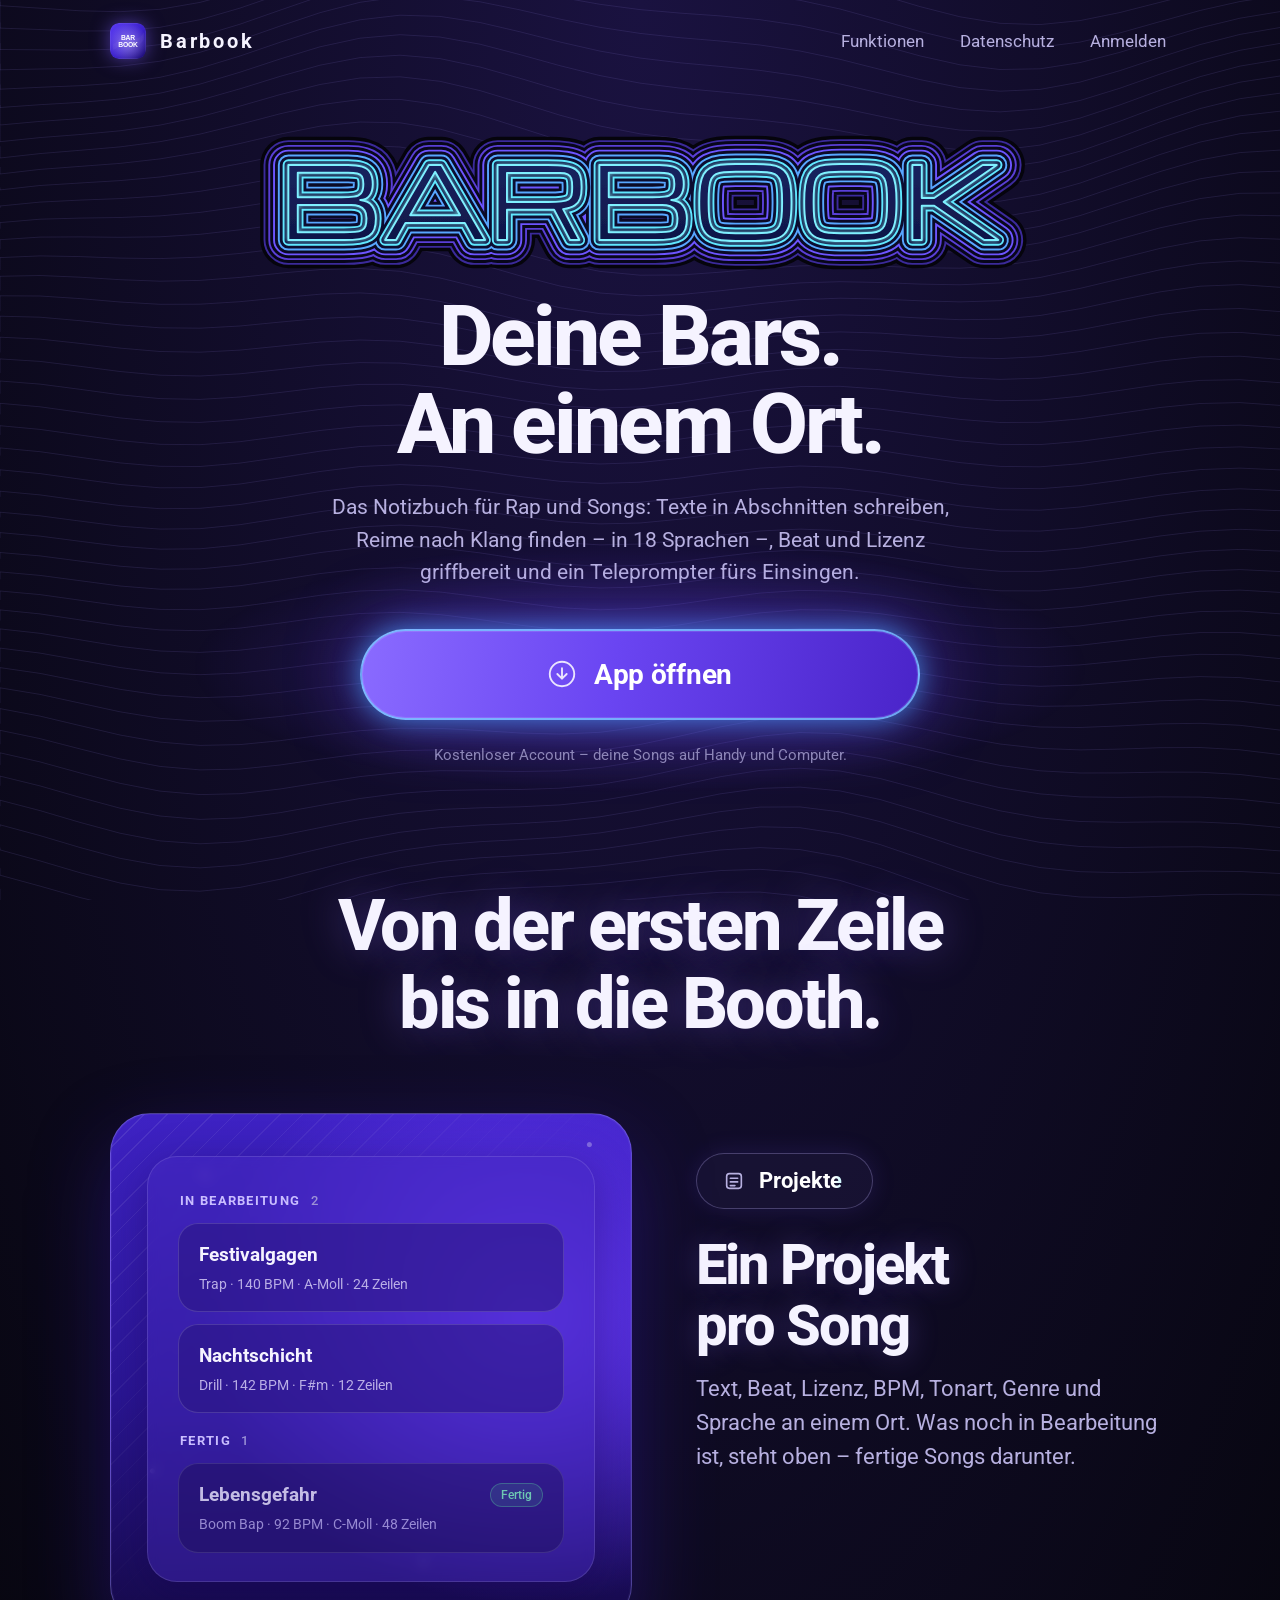
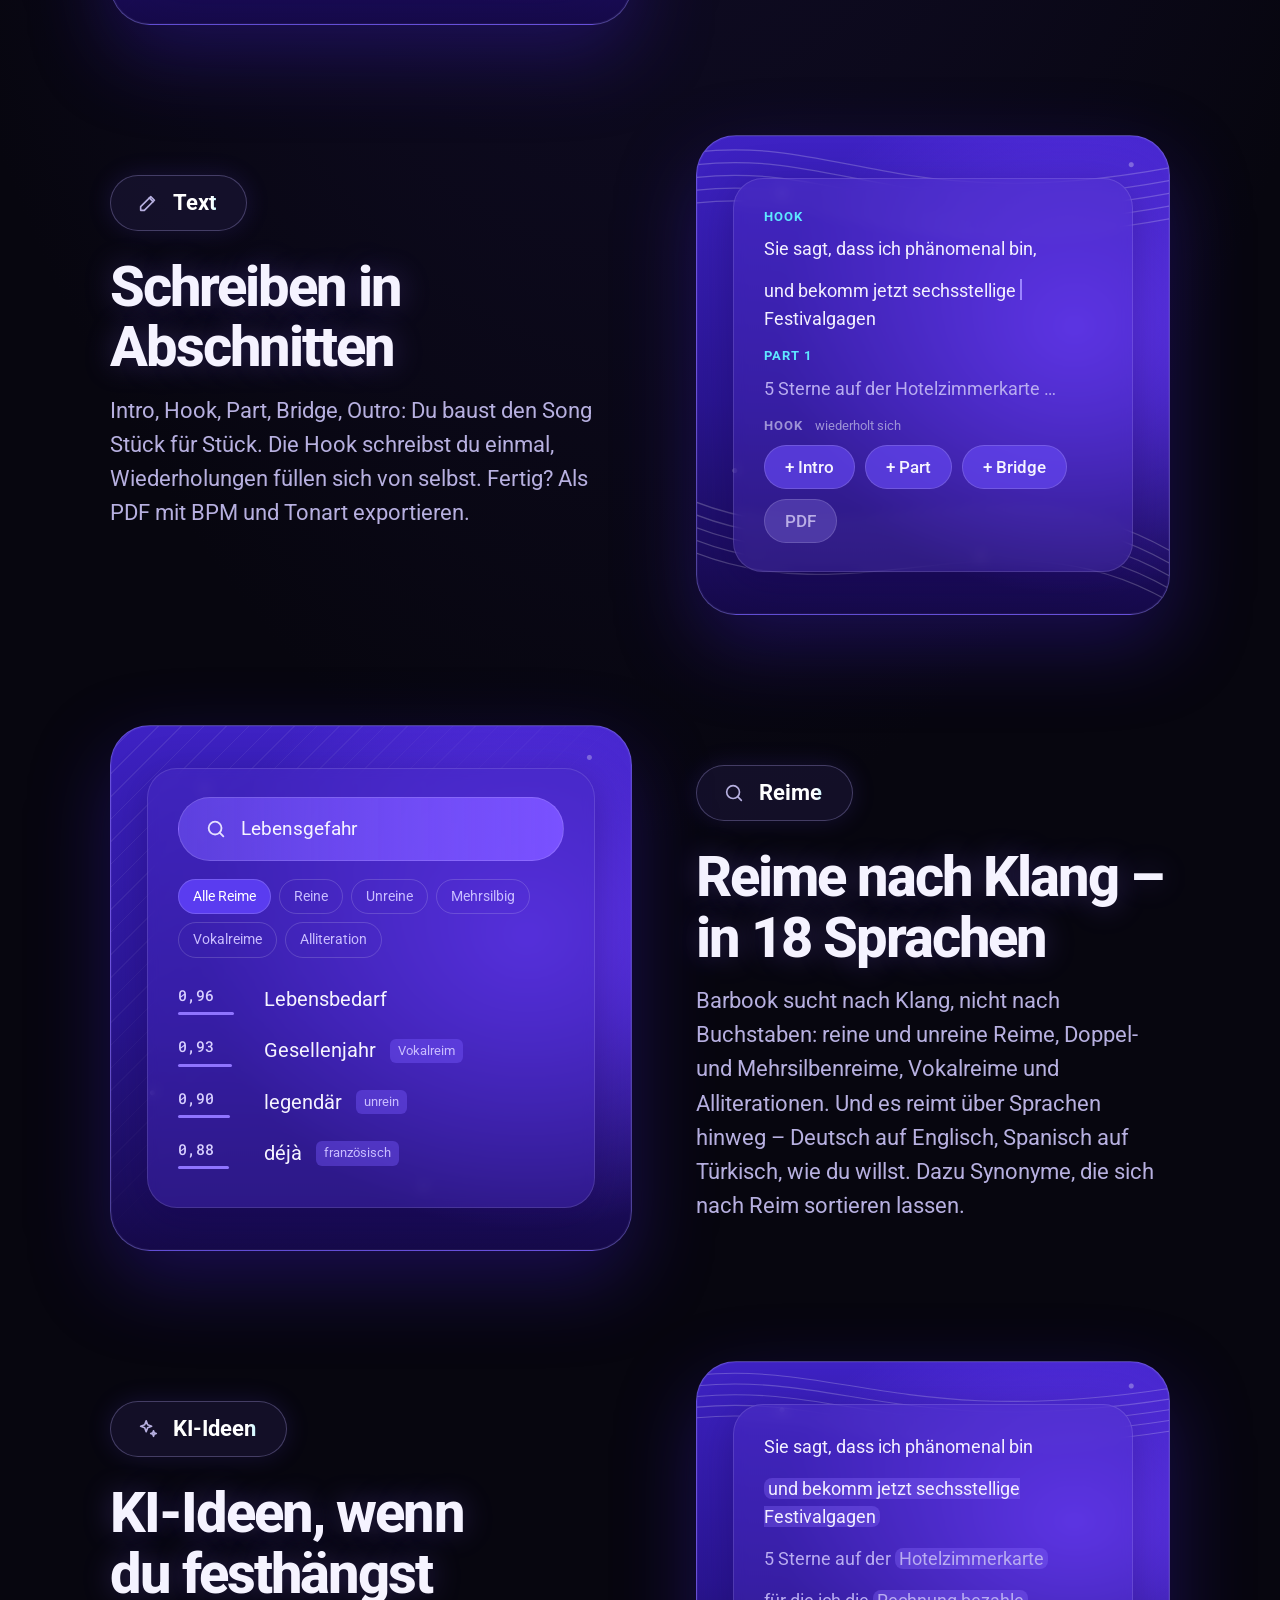
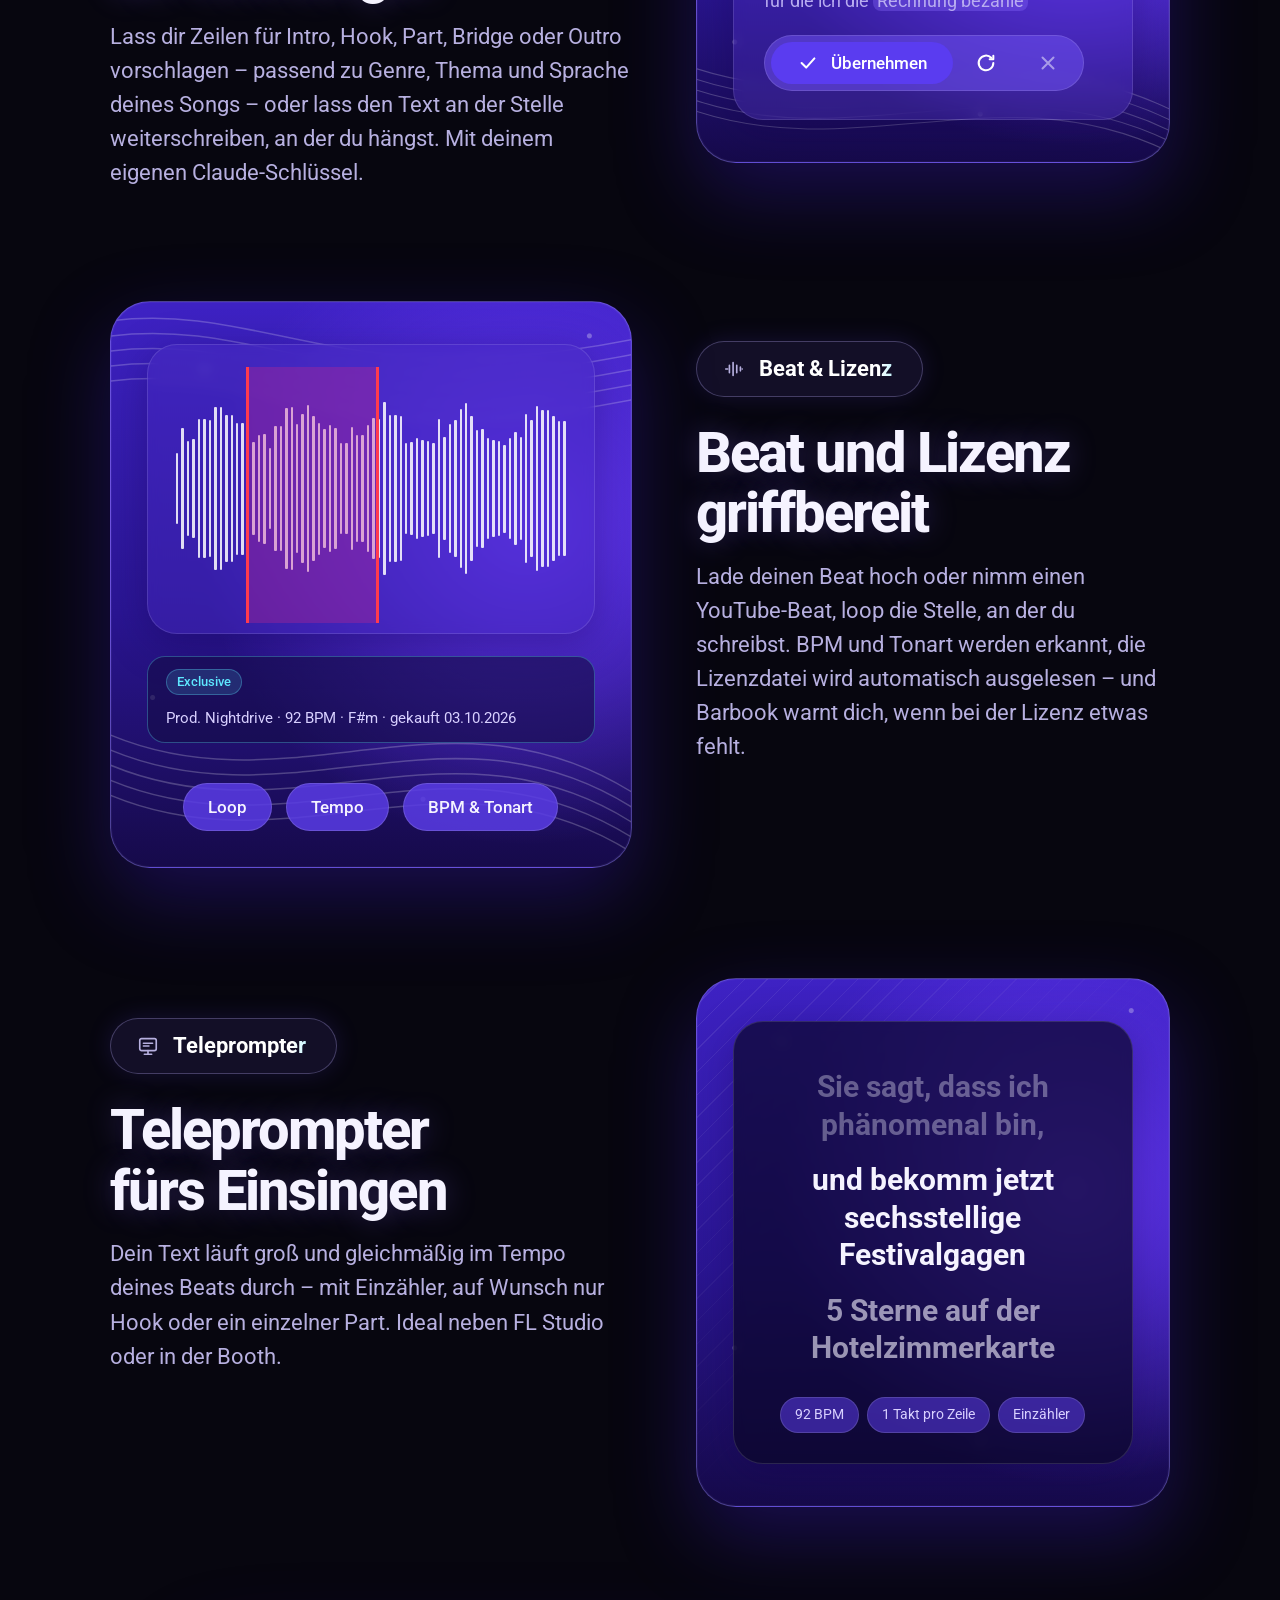
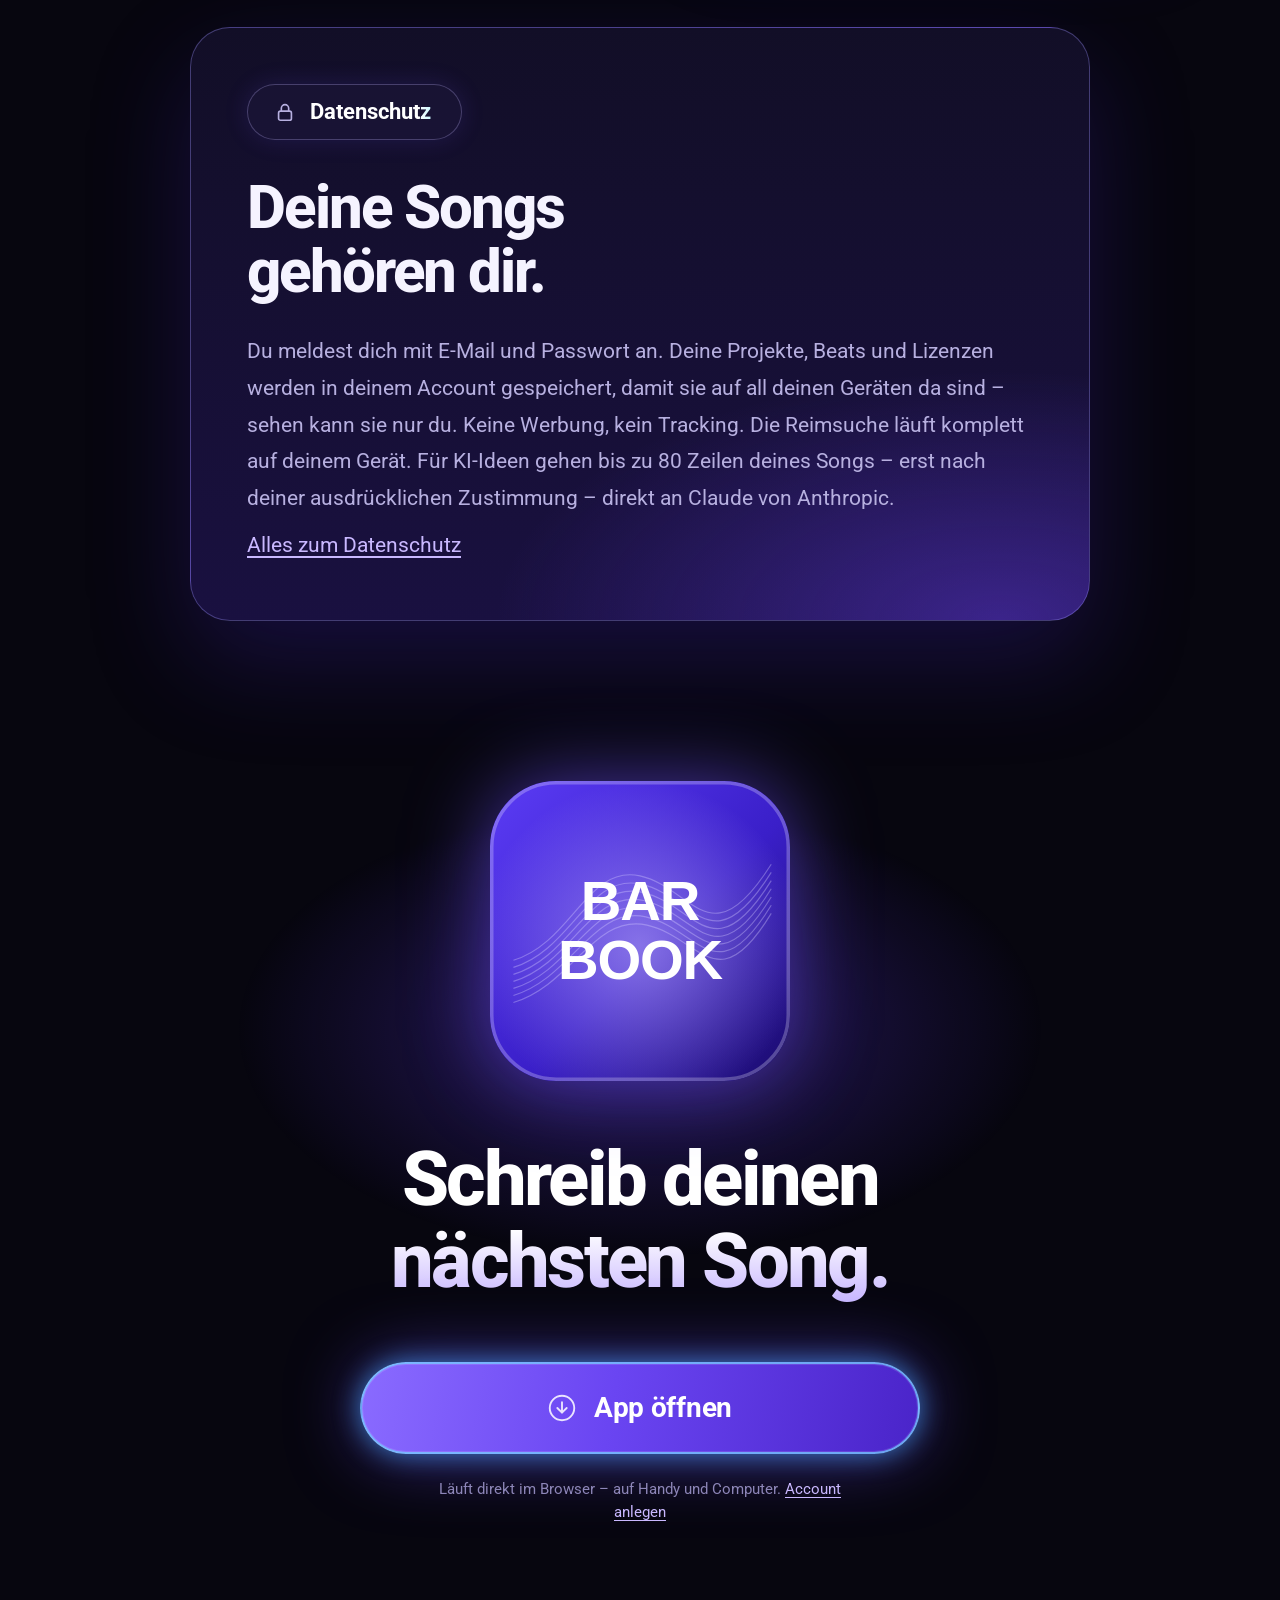
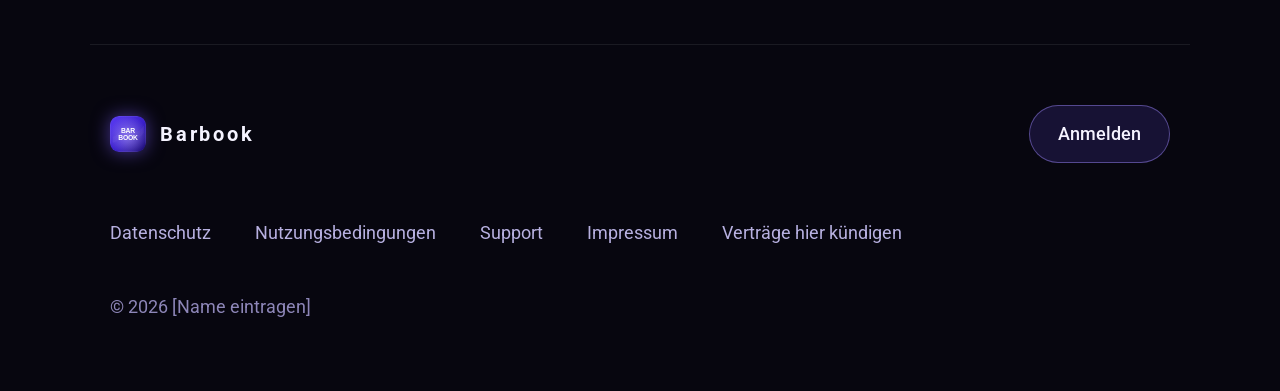
==== commit 54bf1886: "Barbook Pro: 5 free AI ideas a month, Stripe subscription, cancel page - ai_allow/my_plan/is_pro + s" ====
--- a/index.html
+++ b/index.html
@@ -228,6 +228,7 @@
       <a href="nutzungsbedingungen.html">Nutzungsbedingungen</a>
       <a href="support.html">Support</a>
       <a href="impressum.html">Impressum</a>
+      <a href="kuendigen.html">Verträge hier kündigen</a>
     </nav>
     <p class="copy">© 2026 <span data-legal="name"></span></p>
   </footer>
--- a/styles.css
+++ b/styles.css
@@ -642,3 +642,6 @@
   html { scroll-behavior: auto; }
 }
 .privacy-more { display: inline-block; margin-top: 10px; color: #c9b8ff; }
+.site-header nav a { padding: 10px 4px; }
+.footer-links a { display: inline-block; padding: 6px 0; }
+.site-header { padding-top: calc(18px + env(safe-area-inset-top)); }
